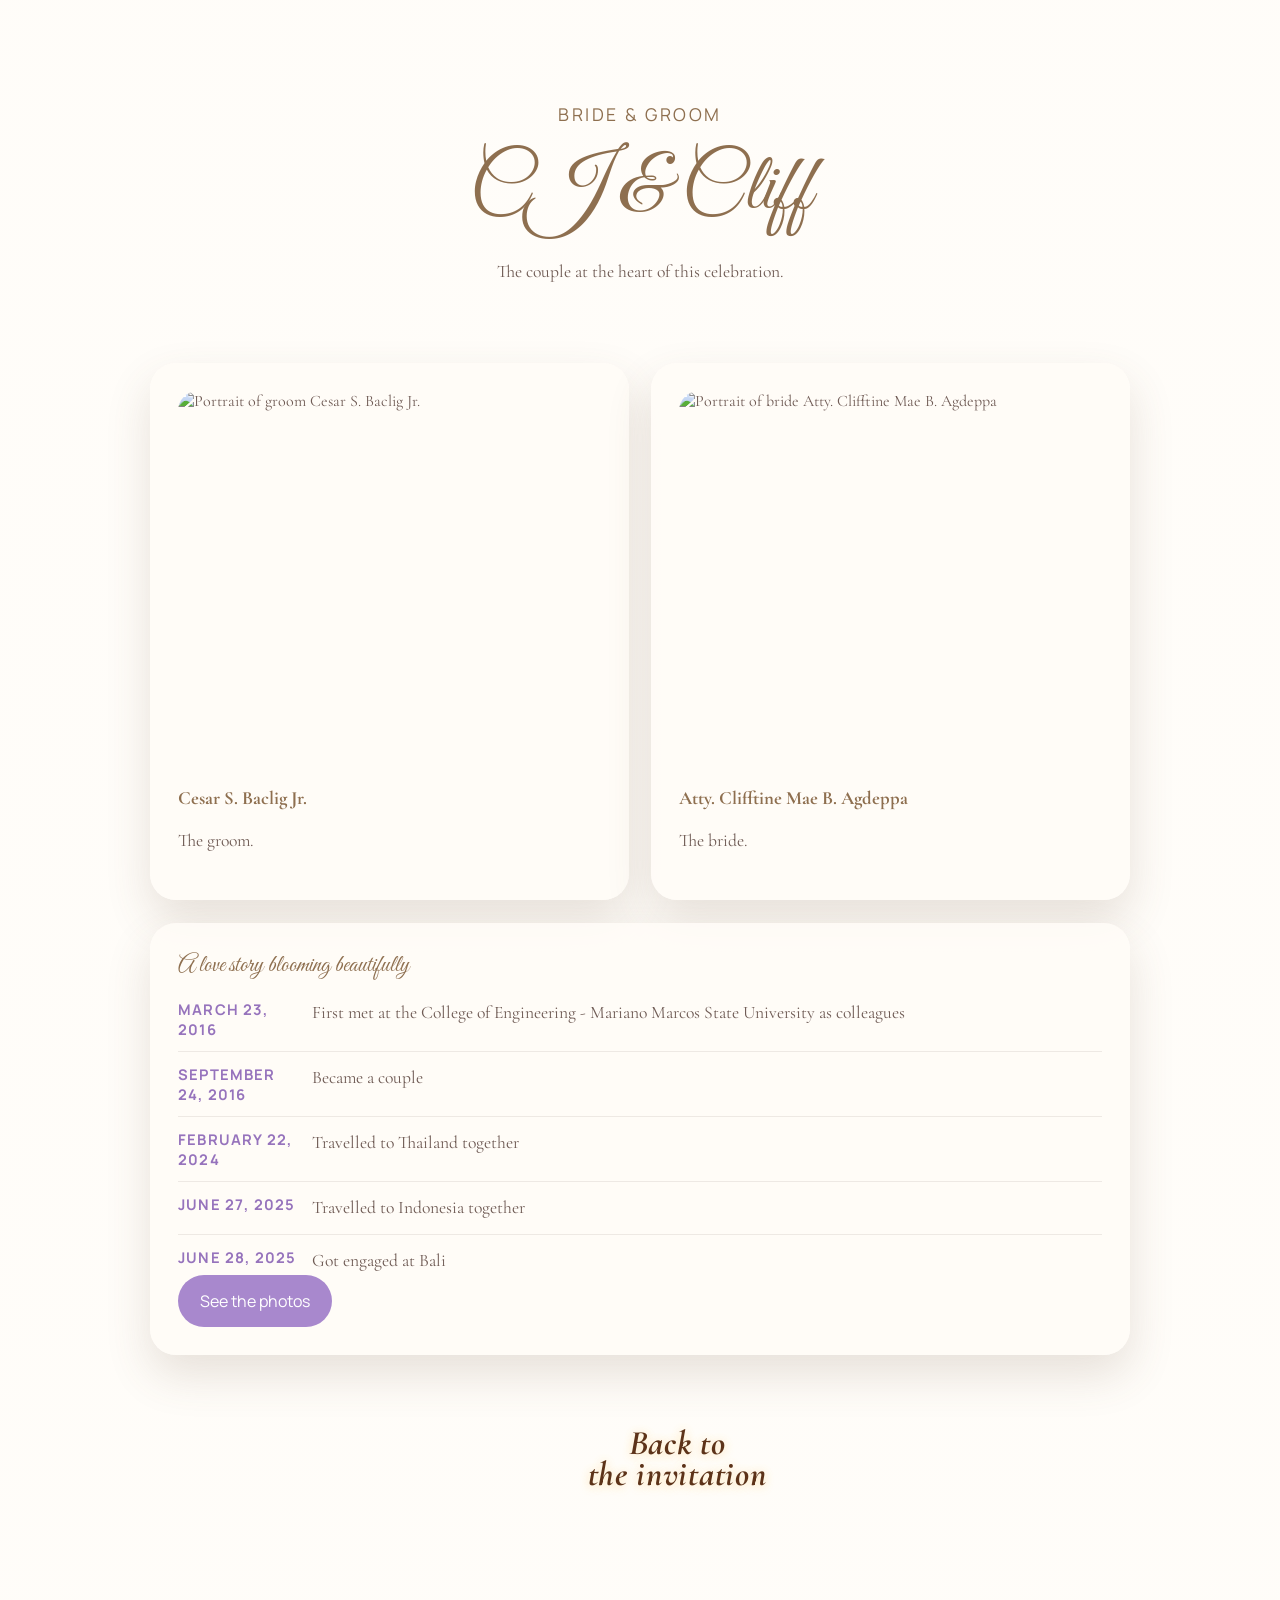
==== couple.html @ 4c5e0991 "Add files via upload" ====
<!DOCTYPE html>
<html lang="en">
<head>
    <meta charset="utf-8">
    <title>Bride &amp; Groom | CJ &amp; Cliff</title>
    <meta name="viewport" content="width=device-width, initial-scale=1.0">
    <link rel="preconnect" href="https://fonts.googleapis.com">
    <link rel="preconnect" href="https://fonts.gstatic.com" crossorigin>
    <link href="https://fonts.googleapis.com/css2?family=Cormorant+Garamond:wght@400;500;600;700&family=Great+Vibes&family=Manrope:wght@400;500;600;700&display=swap" rel="stylesheet">
    <link href="css/style.css" rel="stylesheet">
</head>
<body class="subpage">
    <main class="page-wrap">
        <section class="page-hero">
            <img class="page-decor page-decor-left floating" src="img/flower-pair.png" alt="" aria-hidden="true">
            <img class="page-decor page-decor-right floating" src="img/yellow-butterfly.png" alt="" aria-hidden="true">
            <p class="eyebrow">Bride &amp; Groom</p>
            <h1>CJ &amp; Cliff</h1>
            <p>The couple at the heart of this celebration.</p>
        </section>

        <section class="page-content">
            <div class="portrait-grid">
                <article class="paper-card portrait-card reveal-on-scroll">
                    <img class="portrait-photo portrait-photo-groom" src="img/groom-portrait-mobile.jpg" alt="Portrait of groom Cesar S. Baclig Jr.">
                    <h3>Cesar S. Baclig Jr.</h3>
                    <p>The groom.</p>
                </article>
                <article class="paper-card portrait-card reveal-on-scroll">
                    <img class="portrait-photo portrait-photo-bride" src="img/bride-portrait-mobile.jpg" alt="Portrait of bride Atty. Clifftine Mae B. Agdeppa">
                    <h3>Atty. Clifftine Mae B. Agdeppa</h3>
                    <p>The bride.</p>
                </article>
            </div>

            <article class="paper-card reveal-on-scroll">
                <h2>A love story blooming beautifully</h2>
                <div class="timeline-list love-story-list">
                    <div><strong>March 23, 2016</strong><span>First met at the College of Engineering - Mariano Marcos State University as colleagues</span></div>
                    <div><strong>September 24, 2016</strong><span>Became a couple</span></div>
                    <div><strong>February 22, 2024</strong><span>Travelled to Thailand together</span></div>
                    <div><strong>June 27, 2025</strong><span>Travelled to Indonesia together</span></div>
                    <div><strong>June 28, 2025</strong><span>Got engaged at Bali</span></div>
                </div>
                <a class="button-link" href="gallery.html">See the photos</a>
            </article>

            <a class="back-link" href="index.html#scrapbook">Back to the invitation</a>
        </section>
    </main>
    <script src="js/main.js"></script>
</body>
</html>
---- css/style.css ----
:root {
    --paper: #fdf8f1;
    --paper-soft: rgba(255, 252, 247, 0.86);
    --rose: #d69dc3;
    --lilac: #b89ad6;
    --blue: #b9caee;
    --yellow: #f2e18a;
    --text: #6f5b54;
    --heading: #8e6f4f;
    --shadow: 0 20px 45px rgba(104, 78, 65, 0.16);
}

* { box-sizing: border-box; }
html { scroll-behavior: smooth; }
body {
    margin: 0;
    color: var(--text);
    font-family: "Cormorant Garamond", serif;
    background:
        linear-gradient(rgba(255, 252, 247, 0.78), rgba(255, 252, 247, 0.78)),
        url("../img/site-paper-bg.jpg") center top / cover fixed no-repeat;
}

body {
    opacity: 0;
    transform: translateY(16px);
    transition: opacity 0.45s ease, transform 0.45s ease;
}

body.page-ready {
    opacity: 1;
    transform: translateY(0);
}

body.page-leaving {
    opacity: 0;
    transform: translateY(18px);
}

.reveal-on-scroll {
    opacity: 0;
    transform: translateY(28px) scale(0.94);
    transition:
        opacity 0.8s ease,
        transform 0.8s cubic-bezier(0.22, 1, 0.36, 1);
    will-change: opacity, transform;
}

.reveal-on-scroll.is-visible {
    opacity: 1;
    transform: translateY(0) scale(1);
}

img { display: block; max-width: 100%; }
a { color: inherit; text-decoration: none; }
button { font: inherit; }

a,
button {
    -webkit-tap-highlight-color: transparent;
}

@keyframes floaty {
    0%, 100% { transform: translateY(0) rotate(0deg); }
    50% { transform: translateY(-14px) rotate(3deg); }
}

@keyframes flutter {
    0%, 100% { transform: translateY(0) rotate(-4deg); }
    50% { transform: translateY(-10px) translateX(8px) rotate(4deg); }
}

@keyframes fadeUp {
    from { opacity: 0; transform: translateY(20px); }
    to { opacity: 1; transform: translateY(0); }
}

@keyframes scrapbookFloatSoft {
    0%, 100% { transform: translateY(0) rotate(var(--float-rotate, 0deg)); }
    50% { transform: translateY(-10px) rotate(var(--float-rotate, 0deg)); }
}

@keyframes scrapbookFloatTilt {
    0%, 100% { transform: translateY(0) rotate(var(--float-rotate, 0deg)); }
    50% { transform: translateY(-14px) rotate(calc(var(--float-rotate, 0deg) + 2deg)); }
}

@keyframes backArrowNudge {
    0%, 100% { transform: translateX(0) rotate(0deg); }
    50% { transform: translateX(-6px) rotate(-6deg); }
}

@keyframes backArrowLaunch {
    0% { transform: translateX(0) scale(1) rotate(0deg); opacity: 1; }
    45% { transform: translateX(-14px) scale(1.04) rotate(-8deg); opacity: 1; }
    100% { transform: translateX(-58px) scale(0.92) rotate(-14deg); opacity: 0; }
}

@keyframes backLinkFade {
    0% { transform: translateX(0); opacity: 1; }
    100% { transform: translateX(-10px); opacity: 0; }
}

.landing-shell,
.page-wrap {
    min-height: 100vh;
}

.music-panel {
    max-width: 980px;
    margin: 0 auto 60px;
    padding: 0 18px;
}

.countdown-wrap {
    position: relative;
    z-index: 4;
    max-width: 440px;
    margin: 0 auto 22px;
}

.countdown-board {
    position: relative;
    padding: 24px 22px;
    border-radius: 22px;
    text-align: center;
    color: #fff5ea;
    background:
        linear-gradient(180deg, rgba(133, 88, 50, 0.18), rgba(70, 39, 19, 0.2)),
        linear-gradient(135deg, #8b5a2b, #6e4321 45%, #9c6a38 100%);
    box-shadow:
        inset 0 2px 0 rgba(255,255,255,0.12),
        inset 0 -3px 0 rgba(64, 34, 17, 0.24),
        0 18px 30px rgba(90, 58, 33, 0.25);
    overflow: hidden;
}

.countdown-board::before,
.countdown-board::after {
    content: "";
    position: absolute;
    inset: 0;
    pointer-events: none;
}

.countdown-board::before {
    background:
        linear-gradient(90deg, transparent 0 8%, rgba(255,255,255,0.08) 9% 10%, transparent 11% 22%, rgba(255,255,255,0.05) 23% 24%, transparent 25% 100%),
        linear-gradient(180deg, transparent 0 18%, rgba(59, 30, 11, 0.16) 19% 20%, transparent 21% 58%, rgba(59, 30, 11, 0.12) 59% 60%, transparent 61% 100%);
    mix-blend-mode: soft-light;
}

.countdown-board::after {
    inset: 10px;
    border-radius: 16px;
    border: 1px solid rgba(255, 239, 217, 0.16);
}

.countdown-board .eyebrow {
    color: #f9e7c9;
    margin-bottom: 8px;
}

.countdown-board h2 {
    margin: 0 0 16px;
    font-family: "Great Vibes", cursive;
    font-size: 2.6rem;
    font-weight: 400;
    color: #fff7ef;
}

.countdown-grid {
    display: grid;
    grid-template-columns: repeat(4, minmax(0, 1fr));
    gap: 10px;
}

.countdown-unit {
    padding: 14px 8px 12px;
    border-radius: 16px;
    background: rgba(255, 244, 227, 0.12);
    border: 1px solid rgba(255, 244, 227, 0.12);
    backdrop-filter: blur(2px);
}

.countdown-unit strong {
    display: block;
    font-family: "Manrope", sans-serif;
    font-size: 1.7rem;
    line-height: 1;
    letter-spacing: 0.04em;
}

.countdown-unit span {
    display: block;
    margin-top: 8px;
    font-family: "Manrope", sans-serif;
    font-size: 0.72rem;
    letter-spacing: 0.08em;
    text-transform: uppercase;
}

.music-card {
    max-width: 540px;
    margin: 0 auto;
    padding: 22px;
    background: var(--paper-soft);
    border-radius: 24px;
    box-shadow: var(--shadow);
    text-align: center;
}

.music-card h2 {
    margin: 0 0 16px;
    font-family: "Great Vibes", cursive;
    font-size: 2.6rem;
    font-weight: 400;
    color: var(--heading);
}

.envelope-stage,
.scrapbook,
.page-hero {
    position: relative;
    overflow: hidden;
}

.envelope-stage {
    min-height: 100vh;
    padding: 34px 20px 56px;
    display: flex;
    flex-direction: column;
    align-items: center;
    justify-content: center;
    text-align: center;
}

.intro-copy {
    position: relative;
    z-index: 6;
    max-width: 560px;
    animation: fadeUp 0.8s ease both;
}

.eyebrow {
    margin: 0 0 12px;
    font-family: "Manrope", sans-serif;
    font-size: 0.92rem;
    letter-spacing: 0.14em;
    text-transform: uppercase;
    color: var(--heading);
}

.intro-copy h1,
.page-hero h1,
.card-note h2,
.paper-card h2 {
    margin: 0;
    font-family: "Great Vibes", cursive;
    font-weight: 400;
    color: var(--heading);
}

.intro-copy h1 {
    font-size: clamp(3.5rem, 8vw, 5.6rem);
    line-height: 0.95;
    text-shadow:
        0 0 18px rgba(255, 241, 251, 0.9),
        0 0 34px rgba(233, 186, 224, 0.55),
        0 6px 16px rgba(153, 108, 141, 0.22);
}

.intro-copy p,
.page-hero p,
.paper-card p,
.timeline-list span {
    font-size: 1.1rem;
    line-height: 1.6;
}

.envelope {
    position: relative;
    z-index: 2;
    width: min(520px, 92vw);
    height: 390px;
    margin-top: 36px;
    border: 0;
    background: transparent;
    cursor: pointer;
    overflow: visible;
    animation: fadeUp 1s ease 0.15s both;
}

.envelope-art {
    position: absolute;
    inset: 0;
    display: flex;
    align-items: center;
    justify-content: center;
    pointer-events: none;
    transition:
        opacity 0.55s ease,
        transform 0.85s cubic-bezier(0.22, 1, 0.36, 1),
        filter 0.55s ease;
}

.envelope-burst {
    position: absolute;
    left: 50%;
    bottom: 128px;
    z-index: 1;
    width: 310px;
    height: 190px;
    transform: translateX(-50%);
    pointer-events: none;
}

.envelope-bloom {
    position: absolute;
    object-fit: contain;
    opacity: 0;
    transform-origin: bottom center;
    transform: translateY(36px) scale(0.62) rotate(0deg);
    transition:
        transform 0.95s cubic-bezier(0.22, 1, 0.36, 1),
        opacity 0.55s ease;
    filter: drop-shadow(0 12px 14px rgba(112, 72, 110, 0.16));
}

.envelope-bloom--center {
    left: 76px;
    bottom: 18px;
    width: 148px;
    transition-delay: 0.16s;
}

.envelope-bloom--left {
    left: 6px;
    bottom: 24px;
    width: 122px;
    transition-delay: 0.28s;
}

.envelope-bloom--right {
    right: 0;
    bottom: 14px;
    width: 132px;
    transition-delay: 0.22s;
}

.envelope-bloom--small-left {
    left: 44px;
    bottom: 98px;
    width: 64px;
    transition-delay: 0.34s;
}

.envelope-bloom--small-right {
    right: 40px;
    bottom: 92px;
    width: 60px;
    transition-delay: 0.4s;
}

.envelope-art img {
    width: 100%;
    max-width: 520px;
    height: auto;
    object-fit: contain;
    filter: drop-shadow(0 18px 28px rgba(122, 96, 82, 0.18));
}

.envelope-art--closed {
    z-index: 2;
    opacity: 1;
    transform: translateY(0) scale(1);
}

.envelope-art--open {
    z-index: 1;
    opacity: 0;
    transform: translateY(36px) scale(0.9);
}

.envelope-message {
    position: absolute;
    left: 50%;
    top: 214px;
    z-index: 3;
    transform: translateX(-50%);
    font-family: "Great Vibes", cursive;
    font-size: clamp(1.7rem, 4vw, 2.5rem);
    color: #fff8fb;
    text-shadow:
        0 0 10px rgba(130, 70, 74, 0.4),
        0 4px 14px rgba(145, 79, 92, 0.35);
    transition: opacity 0.28s ease, transform 0.28s ease;
}

.envelope.open .envelope-art--closed {
    opacity: 0;
    transform: translateY(-16px) scale(0.96);
}

.envelope.open .envelope-art--open {
    opacity: 1;
    transform: translateY(0) scale(1);
}

.envelope.open .envelope-bloom {
    opacity: 1;
}

.envelope.open .envelope-bloom--center {
    transform: translateY(-30px) scale(1) rotate(-2deg);
}

.envelope.open .envelope-bloom--left {
    transform: translate(-10px, -54px) scale(1) rotate(-10deg);
}

.envelope.open .envelope-bloom--right {
    transform: translate(8px, -48px) scale(1) rotate(12deg);
}

.envelope.open .envelope-bloom--small-left {
    transform: translate(-12px, -82px) scale(1) rotate(-14deg);
}

.envelope.open .envelope-bloom--small-right {
    transform: translate(14px, -78px) scale(1) rotate(14deg);
}

.envelope.open .envelope-message {
    opacity: 0;
    transform: translateX(-50%) translateY(-8px);
    transition: opacity 0.28s ease, transform 0.28s ease;
}

.floating {
    pointer-events: none;
}

.flower,
.sticker,
.page-decor {
    position: absolute;
    object-fit: contain;
    animation: floaty 7s ease-in-out infinite;
    z-index: 3;
    filter: drop-shadow(0 10px 18px rgba(120, 84, 75, 0.18));
}

.butterfly {
    position: absolute;
    object-fit: contain;
    animation: flutter 7s ease-in-out infinite;
    z-index: 3;
    filter: drop-shadow(0 10px 18px rgba(84, 61, 103, 0.22));
}

.flower-a { top: 8%; left: 8%; width: 170px; opacity: 0.96; }
.flower-b { top: 5%; right: 8%; width: 210px; opacity: 0.97; animation-delay: -1.2s; }
.flower-c { bottom: 10%; right: 8%; width: 168px; opacity: 0.95; animation-delay: -2s; }
.flower-d { bottom: 10%; left: 6%; width: 188px; opacity: 0.95; animation-delay: -1.8s; }
.butterfly-a { top: 20%; right: 12%; width: 90px; }
.butterfly-b { bottom: 18%; left: 12%; width: 86px; animation-delay: -1.5s; }

.scrapbook {
    max-width: 540px;
    min-height: 1320px;
    margin: 0 auto 70px;
    padding: 22px 14px 40px;
    background:
        radial-gradient(circle at top left, rgba(255,255,255,0.9), transparent 22%),
        linear-gradient(180deg, rgba(255,255,255,0.72), rgba(255,255,255,0.32));
    border-radius: 26px;
}

.hidden-board {
    opacity: 0;
    transform: translateY(26px);
    pointer-events: none;
    transition: opacity 0.45s ease, transform 0.45s ease;
}

.site-open .hidden-board {
    opacity: 1;
    transform: translateY(0);
    pointer-events: auto;
}

.scrapbook-top {
    position: relative;
    height: 210px;
}

.top-envelope {
    position: absolute;
    top: 0;
    left: 58px;
    width: 240px;
    height: 155px;
}

.mini-envelope {
    position: relative;
    width: 100%;
    height: 100%;
    background: linear-gradient(145deg, #d4c0ef, #b89ad6);
    border-radius: 10px;
    box-shadow: var(--shadow);
}

.mini-envelope::before,
.mini-envelope::after {
    content: "";
    position: absolute;
}

.mini-envelope::before {
    inset: 0;
    background: linear-gradient(135deg, rgba(255,255,255,0.24), rgba(170,142,212,0.18));
    clip-path: polygon(0 0, 50% 55%, 100% 0, 100% 100%, 0 100%);
}

.mini-envelope::after {
    left: 50%;
    top: 50%;
    width: 66px;
    height: 66px;
    border-radius: 50%;
    transform: translate(-50%, -28%);
    background: radial-gradient(circle at 32% 28%, #f2bad0, #c07da0);
    box-shadow: 0 8px 18px rgba(161, 92, 125, 0.2);
}

.card-note {
    position: absolute;
    top: 36px;
    right: 30px;
    width: 205px;
    padding: 22px 18px;
    background: var(--yellow);
    border-radius: 8px;
    box-shadow: var(--shadow);
    text-align: center;
    transform: rotate(1deg);
}

.card-note p {
    margin: 0;
    font-size: 1.55rem;
}

.card-note h2 {
    font-size: 2.5rem;
}

.card-note span {
    display: block;
    margin-top: 10px;
    font-size: 0.9rem;
    line-height: 1.5;
}

.photo-card,
.circle-card,
.rsvp-card,
.entourage-card,
.polaroid {
    position: absolute;
    display: block;
    box-shadow: var(--shadow);
    transition: transform 0.28s ease, box-shadow 0.28s ease, opacity 0.28s ease;
}

.photo-card,
.circle-card,
.rsvp-card,
.entourage-card,
.polaroid {
    animation-duration: 6.8s;
    animation-timing-function: ease-in-out;
    animation-iteration-count: infinite;
}

.photo-card:hover,
.circle-card:hover,
.rsvp-card:hover,
.entourage-card:hover,
.polaroid:hover,
.button-link:hover,
.back-link:hover {
    transform: translateY(-4px);
}

.photo-card:active,
.circle-card:active,
.rsvp-card:active,
.entourage-card:active,
.polaroid:active,
.button-link:active,
.back-link:active {
    transform: scale(0.98);
}

.reveal-on-scroll.photo-card:hover,
.reveal-on-scroll.circle-card:hover,
.reveal-on-scroll.rsvp-card:hover,
.reveal-on-scroll.entourage-card:hover,
.reveal-on-scroll.polaroid:hover {
    transform: translateY(-4px) scale(1);
}

.photo-card {
    --float-rotate: -2deg;
    top: 184px;
    left: 44px;
    width: 210px;
    height: 320px;
    overflow: hidden;
    background: #fff;
    transform: rotate(var(--float-rotate));
    animation-name: scrapbookFloatSoft;
}

.photo-card img {
    width: 100%;
    height: 100%;
    object-fit: cover;
    object-position: center 42%;
}

.photo-card::after {
    content: "";
    position: absolute;
    inset: 0;
    background: linear-gradient(180deg, rgba(31, 25, 28, 0.1), rgba(31, 25, 28, 0.55));
}

.photo-card__copy {
    position: absolute;
    inset: auto 18px 18px;
    z-index: 1;
    color: #fff;
    text-align: center;
}

.photo-card__copy span {
    display: block;
    font-size: 0.86rem;
}

.photo-card__copy strong,
.circle-card strong,
.rsvp-card strong,
.entourage-card strong {
    display: block;
    font-family: "Great Vibes", cursive;
    font-weight: 400;
    line-height: 0.95;
}

.photo-card__copy strong {
    margin-top: 12px;
    font-size: 2.95rem;
}

.circle-card {
    --float-rotate: -6deg;
    top: 440px;
    right: 44px;
    width: 178px;
    height: 178px;
    border-radius: 0;
    background: url("../img/details-flower.png") center / contain no-repeat;
    color: #fff7ef;
    padding: 40px 18px 18px;
    text-align: center;
    transform: rotate(var(--float-rotate));
    box-shadow: none;
    animation-name: scrapbookFloatTilt;
    animation-delay: -1.1s;
}

.circle-card span,
.rsvp-card span,
.entourage-card span {
    display: block;
    font-family: "Manrope", sans-serif;
    font-size: 0.72rem;
    letter-spacing: 0.08em;
    text-transform: uppercase;
}

.circle-card strong {
    font-size: 2.95rem;
}

.circle-card span,
.circle-card strong {
    text-shadow: 0 3px 12px rgba(92, 24, 34, 0.38);
}

.rsvp-card {
    --float-rotate: 6deg;
    top: 444px;
    left: 108px;
    width: 168px;
    height: 168px;
    padding: 28px 14px 20px;
    display: flex;
    flex-direction: column;
    align-items: center;
    justify-content: center;
    gap: 2px;
    isolation: isolate;
    overflow: hidden;
    text-align: center;
    border-radius: 50%;
    background: transparent;
    color: #9c456f;
    box-shadow: none;
    transform: rotate(var(--float-rotate));
    animation-name: scrapbookFloatSoft;
    animation-delay: -2.1s;
}

.rsvp-card img {
    position: absolute;
    inset: 0;
    width: 100%;
    height: 100%;
    object-fit: contain;
    object-position: center;
    filter: saturate(1.04) contrast(1.02);
    z-index: -1;
}

.rsvp-card strong {
    margin: 0;
    font-size: 2.4rem;
    line-height: 0.92;
}

.rsvp-card span,
.rsvp-card strong {
    position: relative;
    z-index: 1;
    color: #8b2b61;
    text-shadow:
        0 0 10px rgba(255,255,255,0.98),
        0 2px 12px rgba(255,255,255,0.95);
}

.rsvp-card span {
    font-size: 0.78rem;
    letter-spacing: 0.1em;
    text-transform: uppercase;
    font-weight: 700;
}

.rsvp-card::after {
    content: "";
    position: absolute;
    inset: 32px;
    border-radius: 50%;
    background: radial-gradient(circle, rgba(255,255,255,0.54), rgba(255,255,255,0.08) 62%, transparent 76%);
    z-index: 0;
}

.entourage-card {
    --float-rotate: -8deg;
    top: 650px;
    left: 56px;
    width: 248px;
    padding: 22px 18px 20px;
    background:
        url("../img/entourage-butterfly.png") right -6px top -10px / 112px no-repeat,
        url("../img/pink-cosmos-pair.png") left -8px bottom -8px / 134px no-repeat,
        url("../img/single-flower-pink.png") left 50% top 50% / 92px no-repeat,
        url("../img/entourage-butterfly.png") right 18px bottom 16px / 76px no-repeat;
    color: #355f46;
    text-align: center;
    transform: rotate(var(--float-rotate));
    border-radius: 24px;
    box-shadow: 0 14px 26px rgba(132, 85, 115, 0.12);
    animation-name: scrapbookFloatTilt;
    animation-delay: -2.8s;
}

.entourage-card strong {
    margin-top: 12px;
    font-size: 2.85rem;
}

.entourage-card span,
.entourage-card strong {
    text-shadow:
        0 0 10px rgba(255,255,255,0.94),
        0 2px 10px rgba(255,255,255,0.86);
}

.polaroid {
    --float-rotate: 8deg;
    width: 122px;
    padding: 12px 12px 18px;
    background: #fff;
    transform: rotate(var(--float-rotate));
    animation-name: scrapbookFloatSoft;
}

.polaroid img {
    width: 100%;
    height: 128px;
    object-fit: cover;
}

.polaroid span {
    display: block;
    padding-top: 10px;
    text-align: center;
    font-family: "Manrope", sans-serif;
    font-size: 0.9rem;
    color: var(--heading);
}

.polaroid-one { right: 90px; bottom: 250px; }
.polaroid-one { right: 34px; bottom: 308px; }
.polaroid-one { animation-delay: -0.7s; }
.polaroid-two { --float-rotate: -8deg; right: 30px; bottom: 98px; transform: rotate(var(--float-rotate)); animation-delay: -1.8s; }
.polaroid-three { --float-rotate: 4deg; left: 186px; bottom: 258px; transform: rotate(var(--float-rotate)); animation-delay: -2.9s; }

.sticker { z-index: 2; }
.sticker-1 { top: -10px; right: 80px; width: 128px; }
.sticker-2 { top: 18px; left: 182px; width: 136px; animation-delay: -1.2s; }
.sticker-3 { top: 250px; left: -22px; width: 78px; }
.sticker-4 { top: 188px; left: 300px; width: 88px; animation-delay: -1.4s; }
.sticker-5 { top: 540px; right: -18px; left: auto; width: 108px; }
.sticker-6 { bottom: 250px; left: -16px; width: 110px; animation-delay: -1.9s; }
.sticker-7 { bottom: -4px; right: 8px; left: auto; width: 86px; animation-delay: -1.1s; }

.page-wrap {
    padding: 40px 18px 80px;
}

.page-hero,
.page-content {
    max-width: 980px;
    margin: 0 auto;
}

.page-hero {
    padding: 60px 26px;
    text-align: center;
}

.page-hero h1 {
    font-size: clamp(3rem, 8vw, 5rem);
}

.page-content {
    display: grid;
    gap: 22px;
}

.page-decor-left {
    top: 16px;
    left: -18px;
    width: 130px;
}

.page-decor-right {
    top: 26px;
    right: -8px;
    width: 96px;
}

.paper-card {
    padding: 28px;
    background: var(--paper-soft);
    border-radius: 26px;
    box-shadow: var(--shadow);
}

.feature-photo-card {
    width: min(100%, 460px);
    margin: 0 auto;
    padding: 14px;
    background: rgba(255, 255, 255, 0.82);
    border-radius: 28px;
    box-shadow: var(--shadow);
}

.feature-photo-card img {
    width: 100%;
    aspect-ratio: 4 / 5;
    object-fit: cover;
    object-position: center;
    border-radius: 22px;
}

.floating-card {
    animation: scrapbookFloatSoft 6.8s ease-in-out infinite;
}

.paper-card h2,
.paper-card h3 {
    margin: 0 0 10px;
    color: var(--heading);
}

.center-card {
    text-align: center;
}

.info-grid,
.portrait-grid,
.gallery-grid {
    display: grid;
    gap: 22px;
}

.info-grid,
.portrait-grid {
    grid-template-columns: repeat(2, minmax(0, 1fr));
}

.three-up {
    grid-template-columns: repeat(3, minmax(0, 1fr));
}

.portrait-card img {
    width: 100%;
    height: 380px;
    margin-bottom: 16px;
    border-radius: 20px;
    object-fit: cover;
}

.portrait-photo-groom {
    object-position: center 18%;
}

.portrait-photo-bride {
    object-position: center 16%;
}

.love-story-list {
    margin-top: 18px;
}

.timeline-list {
    display: grid;
    gap: 12px;
}

.timeline-list div {
    display: grid;
    grid-template-columns: 120px 1fr;
    gap: 14px;
    padding-bottom: 12px;
    border-bottom: 1px solid rgba(114, 91, 84, 0.12);
}

.timeline-list div:last-child {
    border-bottom: 0;
    padding-bottom: 0;
}

.artistic-timeline {
    gap: 18px;
}

.artistic-timeline div {
    display: grid;
    grid-template-columns: 120px minmax(0, 1fr);
    column-gap: 14px;
    row-gap: 6px;
    align-items: start;
    padding: 16px 18px 18px;
    border-bottom: 0;
    border-radius: 22px;
    background:
        linear-gradient(180deg, rgba(255,255,255,0.72), rgba(255,250,245,0.5)),
        radial-gradient(circle at top right, rgba(214, 157, 195, 0.16), transparent 38%);
    box-shadow: 0 12px 28px rgba(128, 95, 109, 0.08);
}

.artistic-timeline p {
    grid-column: 2;
    margin: 8px 0 0;
    font-size: 1rem;
    line-height: 1.65;
}

.timeline-list strong {
    color: #9673bc;
    font-family: "Manrope", sans-serif;
    font-size: 0.92rem;
    letter-spacing: 0.08em;
    text-transform: uppercase;
}

.button-link,
.back-link {
    display: inline-flex;
    align-items: center;
    justify-content: center;
    min-height: 52px;
    padding: 0 22px;
    border-radius: 999px;
}

.button-link {
    background: #a888cd;
    color: #fff;
    font-family: "Manrope", sans-serif;
    transition: transform 0.28s ease, box-shadow 0.28s ease, opacity 0.28s ease;
    border: 0;
    cursor: pointer;
}

.back-link {
    position: relative;
    justify-self: center;
    width: min(420px, 100%);
    min-height: 164px;
    padding: 0 48px 0 122px;
    background: transparent;
    box-shadow: none;
    color: #5d3319;
    font-family: "Cormorant Garamond", serif;
    font-size: 2.15rem;
    font-style: italic;
    font-weight: 700;
    line-height: 0.9;
    letter-spacing: 0.02em;
    text-align: center;
    text-wrap: balance;
    text-shadow:
        0 0 10px rgba(255, 243, 214, 0.98),
        0 2px 10px rgba(255, 228, 178, 0.82);
    transition: transform 0.28s ease, opacity 0.28s ease, filter 0.28s ease;
    isolation: isolate;
    z-index: 1;
}

.back-link::before {
    content: "";
    position: absolute;
    inset: 0;
    background: url("../img/back-arrow-wood.png") center / contain no-repeat;
    animation: backArrowNudge 2.8s ease-in-out infinite;
    z-index: -1;
}

.back-link:hover {
    filter: drop-shadow(0 18px 20px rgba(135, 102, 125, 0.16));
}

.back-link.is-returning::before {
    animation: backArrowLaunch 0.55s ease forwards;
}

.back-link.is-returning {
    animation: backLinkFade 0.55s ease forwards;
}

.gallery-grid {
    grid-template-columns: repeat(3, minmax(0, 1fr));
}

.gallery-grid img {
    width: 100%;
    aspect-ratio: 4 / 5;
    object-fit: cover;
    border-radius: 22px;
    box-shadow: var(--shadow);
}

.memory-board {
    position: relative;
    padding: 26px 24px 30px;
    border-radius: 34px;
    background:
        radial-gradient(circle at top left, rgba(245, 197, 221, 0.28), transparent 24%),
        radial-gradient(circle at bottom right, rgba(185, 202, 238, 0.26), transparent 24%),
        linear-gradient(180deg, rgba(255,255,255,0.78), rgba(255,250,246,0.7));
    box-shadow: var(--shadow);
    overflow: hidden;
}

.memory-board::before,
.memory-board::after {
    content: "";
    position: absolute;
    pointer-events: none;
}

.memory-board::before {
    top: 20px;
    right: 44px;
    width: 150px;
    height: 110px;
    border-radius: 28px;
    background: rgba(255, 214, 230, 0.74);
    filter: blur(2px);
    transform: rotate(-7deg);
}

.memory-board::after {
    left: -18px;
    bottom: 42px;
    width: 120px;
    height: 160px;
    background: rgba(203, 177, 230, 0.32);
    clip-path: polygon(0 0, 100% 8%, 88% 100%, 6% 90%);
    transform: rotate(-10deg);
}

.memory-board__intro {
    position: relative;
    z-index: 1;
    width: min(100%, 420px);
    margin: 0 auto 24px;
    padding: 20px 22px;
    text-align: center;
    background: rgba(255, 252, 247, 0.92);
    border-radius: 24px;
    box-shadow: 0 14px 28px rgba(129, 93, 98, 0.1);
}

.memory-board__eyebrow {
    display: block;
    margin-bottom: 8px;
    font-family: "Manrope", sans-serif;
    font-size: 0.76rem;
    letter-spacing: 0.14em;
    text-transform: uppercase;
    color: #b17ca1;
}

.memory-board__intro h2 {
    margin: 0 0 10px;
    color: var(--heading);
}

.memory-board__intro p {
    margin: 0;
}

.memory-wall {
    position: relative;
    z-index: 1;
    column-count: 3;
    column-gap: 22px;
}

.memory-shot {
    --memory-rotate: 0deg;
    position: relative;
    display: inline-block;
    width: 100%;
    margin: 0 0 22px;
    padding: 14px 14px 18px;
    break-inside: avoid;
    background: #fffdf9;
    border-radius: 16px;
    box-shadow: 0 16px 30px rgba(115, 83, 88, 0.14);
    transform: rotate(var(--memory-rotate));
    transition: transform 0.28s ease, box-shadow 0.28s ease;
}

.memory-wall .memory-shot.reveal-on-scroll,
.memory-wall .memory-shot.reveal-on-scroll.is-visible {
    opacity: 1;
    transform: rotate(var(--memory-rotate));
    transition:
        transform 0.28s ease,
        box-shadow 0.28s ease;
}

.memory-shot:nth-child(4n + 1) { --memory-rotate: -3deg; }
.memory-shot:nth-child(4n + 2) { --memory-rotate: 2.5deg; }
.memory-shot:nth-child(4n + 3) { --memory-rotate: -1.5deg; }
.memory-shot:nth-child(4n + 4) { --memory-rotate: 3deg; }

.memory-shot:hover {
    transform: translateY(-4px) rotate(var(--memory-rotate));
    box-shadow: 0 20px 38px rgba(115, 83, 88, 0.18);
}

.memory-shot img {
    width: 100%;
    height: auto;
    border-radius: 10px;
    object-fit: cover;
    cursor: zoom-in;
}

.memory-lightbox-open {
    overflow: hidden;
}

.memory-lightbox {
    position: fixed;
    inset: 0;
    z-index: 9999;
    display: flex;
    align-items: center;
    justify-content: center;
    padding: 32px;
    background: rgba(40, 22, 18, 0.82);
    opacity: 0;
    pointer-events: none;
    transition: opacity 0.22s ease;
}

.memory-lightbox.is-open {
    opacity: 1;
    pointer-events: auto;
}

.memory-lightbox__dialog {
    position: relative;
    display: flex;
    align-items: center;
    justify-content: center;
    width: min(96vw, 1400px);
    max-height: 92vh;
    padding: 18px;
    border-radius: 28px;
    background:
        linear-gradient(180deg, rgba(255,255,255,0.2), rgba(255,255,255,0.08)),
        rgba(255, 250, 244, 0.14);
    box-shadow: 0 28px 70px rgba(0, 0, 0, 0.28);
    backdrop-filter: blur(6px);
}

.memory-lightbox__image {
    display: block;
    max-width: min(92vw, 1320px);
    max-height: calc(92vh - 36px);
    width: auto;
    height: auto;
    border-radius: 20px;
    box-shadow: 0 18px 42px rgba(28, 16, 12, 0.34);
}

.memory-lightbox__close {
    position: absolute;
    top: 18px;
    right: 18px;
    z-index: 1;
    width: 52px;
    height: 52px;
    border: 0;
    border-radius: 50%;
    background: rgba(255, 250, 244, 0.92);
    color: #6f4a37;
    font-size: 2rem;
    line-height: 1;
    cursor: pointer;
    box-shadow: 0 12px 22px rgba(37, 20, 14, 0.16);
}

.memory-lightbox__close:hover {
    transform: scale(1.04);
}

.memory-lightbox__close:focus-visible,
.memory-shot img:focus-visible {
    outline: 3px solid rgba(242, 225, 138, 0.95);
    outline-offset: 4px;
}

.memory-tape {
    position: absolute;
    top: -10px;
    left: 50%;
    width: 72px;
    height: 26px;
    border-radius: 6px;
    background:
        linear-gradient(180deg, rgba(255,255,255,0.2), rgba(255,255,255,0)),
        rgba(204, 174, 230, 0.62);
    transform: translateX(-50%) rotate(-4deg);
    box-shadow: 0 4px 10px rgba(141, 118, 161, 0.12);
}

.memory-shot:nth-child(3n + 2) .memory-tape {
    background: rgba(247, 205, 168, 0.62);
    transform: translateX(-50%) rotate(5deg);
}

.memory-shot:nth-child(3n + 3) .memory-tape {
    background: rgba(189, 223, 203, 0.66);
    transform: translateX(-50%) rotate(-2deg);
}

.rsvp-form {
    display: grid;
    gap: 16px;
    margin-top: 18px;
    text-align: left;
}

.form-field {
    display: grid;
    gap: 8px;
}

.form-field > span,
.form-field legend {
    font-family: "Manrope", sans-serif;
    font-size: 0.9rem;
    letter-spacing: 0.04em;
    color: var(--heading);
}

.form-field input,
.form-field select {
    width: 100%;
    min-height: 52px;
    padding: 0 16px;
    border: 1px solid rgba(145, 109, 92, 0.18);
    border-radius: 14px;
    background: rgba(255,255,255,0.88);
    color: var(--text);
    font: inherit;
}

.form-field--choice {
    display: grid;
    gap: 10px;
    padding: 0;
    border: 0;
    margin: 0;
}

.choice-pill {
    position: relative;
    display: flex;
    align-items: center;
    gap: 10px;
    padding: 14px 16px;
    border-radius: 14px;
    background: rgba(255,255,255,0.7);
    border: 1px solid rgba(145, 109, 92, 0.12);
    cursor: pointer;
}

.choice-pill input {
    width: 18px;
    min-height: auto;
    margin: 0;
}

.choice-pill span {
    font-family: "Manrope", sans-serif;
    font-size: 0.95rem;
}

.is-hidden {
    display: none !important;
}

.form-note,
.form-status {
    margin: 0;
    text-align: center;
    font-family: "Manrope", sans-serif;
    font-size: 0.9rem;
}

.form-note {
    color: var(--heading);
    opacity: 0.82;
}

.form-status {
    min-height: 1.4em;
    color: #8b5f79;
}

.form-status.is-error {
    color: #a14d4d;
}

@media (max-width: 1200px) {
    .scrapbook {
        min-height: auto;
        display: grid;
        gap: 18px;
        max-width: 540px;
    }

    .scrapbook-top {
        height: auto;
        display: grid;
        gap: 18px;
    }

    .top-envelope,
    .card-note,
    .photo-card,
    .circle-card,
    .rsvp-card,
    .entourage-card,
    .polaroid {
        position: relative;
        inset: auto;
        left: auto;
        right: auto;
        top: auto;
        bottom: auto;
        transform: none !important;
        width: 100%;
    }

    .sticker {
        position: absolute;
        width: auto;
        max-width: 96px;
    }

    .sticker-1 { top: 8px; right: 26px; width: 82px; }
    .sticker-2 { top: 24px; left: auto; right: 130px; width: 88px; }
    .sticker-3 { top: 210px; left: 6px; width: 46px; }
    .sticker-4 { top: 150px; left: auto; right: 170px; width: 58px; }
    .sticker-5 { top: 560px; left: 10px; width: 62px; }
    .sticker-6 { bottom: 248px; left: 122px; width: 72px; }
    .sticker-7 { bottom: 44px; left: 10px; width: 78px; }

    .top-envelope { height: 190px; }
    .photo-card { height: 420px; }

    .circle-card {
        justify-self: center;
        width: min(260px, 100%);
        height: 260px;
        background-size: contain;
    }

    .rsvp-card,
    .entourage-card,
    .polaroid {
        justify-self: stretch;
    }

    .polaroid img {
        height: 220px;
    }

    .info-grid,
    .portrait-grid,
    .three-up,
    .gallery-grid {
        grid-template-columns: 1fr;
    }

    .memory-wall {
        column-count: 2;
    }
}

@media (max-width: 767px) {
    .envelope-stage {
        padding: 20px 12px 28px;
        min-height: auto;
        gap: 10px;
    }

    .intro-copy {
        max-width: 320px;
    }

    .intro-copy h1 {
        font-size: 2.2rem;
        line-height: 0.98;
        margin-bottom: 6px;
    }

    .intro-copy p,
    .page-hero p,
    .paper-card p {
        font-size: 0.88rem;
    }

    .eyebrow {
        font-size: 0.68rem;
        letter-spacing: 0.12em;
        margin-bottom: 6px;
    }

    .envelope {
        width: min(360px, 94vw);
        height: 280px;
        margin-top: 6px;
    }

    .envelope-art img {
        max-width: 360px;
    }

    .envelope-burst {
        bottom: 92px;
        width: 220px;
        height: 132px;
    }

    .envelope-bloom--center {
        left: 58px;
        width: 100px;
    }

    .envelope-bloom--left {
        left: 4px;
        width: 82px;
    }

    .envelope-bloom--right {
        right: 2px;
        width: 88px;
    }

    .envelope-bloom--small-left,
    .envelope-bloom--small-right {
        width: 42px;
    }

    .envelope-message {
        top: 160px;
        width: 100%;
        padding: 0 16px;
        font-size: 1.35rem;
        line-height: 1.1;
    }

    .flower-a,
    .flower-c,
    .flower-d {
        display: block;
        opacity: 0.95;
    }

    .flower-b {
        display: block;
        top: -10px;
        right: -10px;
        width: 116px;
        opacity: 0.98;
    }

    .flower-a {
        top: 84px;
        left: -18px;
        width: 92px;
    }

    .flower-c {
        bottom: 132px;
        right: -18px;
        width: 106px;
    }

    .flower-d {
        bottom: -8px;
        left: -18px;
        width: 114px;
    }

    .butterfly-a,
    .butterfly-b,
    .page-decor-right {
        display: none;
    }

    .butterfly-a {
        display: block;
        top: 212px;
        left: -6px;
        width: 66px;
        opacity: 0.96;
    }

    .butterfly-b {
        display: block;
        bottom: 248px;
        right: 4px;
        width: 62px;
        opacity: 0.92;
    }

    .scrapbook {
        display: grid;
        grid-template-columns: repeat(2, minmax(0, 1fr));
        padding: 8px 8px 18px;
        margin-bottom: 22px;
        gap: 10px;
        max-width: 100%;
        min-height: auto;
        border-radius: 18px;
        align-items: start;
    }

    .sticker {
        display: block;
        opacity: 0.96;
    }

    .sticker-1 {
        top: 104px;
        right: -12px;
        width: 84px;
    }

    .sticker-2 {
        top: 340px;
        left: -18px;
        width: 92px;
    }

    .sticker-3 {
        top: 512px;
        right: -6px;
        left: auto;
        width: 52px;
    }

    .sticker-4 {
        top: 706px;
        left: -8px;
        right: auto;
        width: 58px;
    }

    .sticker-5 {
        top: auto;
        bottom: 330px;
        left: auto;
        right: -8px;
        width: 72px;
    }

    .sticker-6 {
        bottom: 156px;
        left: -10px;
        width: 76px;
    }

    .sticker-7 {
        bottom: 8px;
        left: auto;
        right: -12px;
        width: 62px;
    }

    .scrapbook-top {
        display: contents;
    }

    .top-envelope,
    .card-note,
    .photo-card,
    .circle-card,
    .rsvp-card,
    .entourage-card,
    .polaroid {
        position: relative;
        inset: auto;
        left: auto;
        right: auto;
        top: auto;
        bottom: auto;
        width: 100%;
        max-width: 100%;
        margin: 0;
        transform: none !important;
    }

    .top-envelope {
        display: none;
        height: 96px;
    }

    .mini-envelope::after {
        width: 36px;
        height: 36px;
    }

    .card-note {
        position: relative;
        padding: 14px 12px;
        border-radius: 14px;
        width: 100%;
        max-width: 100%;
        grid-column: 1 / -1;
    }

    .card-note p {
        font-size: 1.12rem;
    }

    .card-note h2 {
        font-size: 1.8rem;
    }

    .card-note span {
        font-size: 0.76rem;
        line-height: 1.4;
    }

    .photo-card {
        height: 230px;
        border-radius: 16px;
        grid-column: 1 / -1;
    }

    .photo-card__copy {
        inset: auto 12px 12px;
    }

    .circle-card,
    .rsvp-card,
    .entourage-card {
        padding-left: 14px;
        padding-right: 14px;
    }

    .circle-card {
        align-self: center;
        justify-self: center;
        width: min(150px, 100%);
        height: 150px;
        min-height: 150px;
        padding: 28px 10px 10px;
        border-radius: 0;
        grid-column: 1;
    }

    .rsvp-card,
    .entourage-card {
        text-align: center;
        border-radius: 16px;
    }

    .rsvp-card {
        grid-column: 2;
        min-height: 150px;
        display: flex;
        flex-direction: column;
        justify-content: center;
        border-radius: 50%;
    }

    .entourage-card {
        grid-column: 1 / -1;
    }

    .polaroid {
        padding: 8px 8px 12px;
        border-radius: 16px;
    }

    .polaroid-one {
        grid-column: 1;
    }

    .polaroid-two {
        grid-column: 2;
    }

    .polaroid-three {
        grid-column: 1 / -1;
    }

    .polaroid img {
        height: 126px;
    }

    .photo-card__copy span,
    .circle-card span,
    .rsvp-card span,
    .entourage-card span,
    .polaroid span {
        font-size: 0.7rem;
    }

    .photo-card__copy strong { font-size: 1.85rem; }
    .circle-card strong { font-size: 1.6rem; }
    .rsvp-card strong { font-size: 1.75rem; }
    .entourage-card strong { font-size: 1.7rem; }
    .photo-card img { object-position: center 26%; }

    .page-wrap {
        padding: 18px 10px 36px;
    }

    .music-panel {
        padding: 0 8px;
        margin-bottom: 24px;
    }

    .countdown-wrap {
        max-width: 100%;
        margin-bottom: 16px;
    }

    .countdown-board {
        padding: 18px 14px;
        border-radius: 18px;
    }

    .countdown-board h2 {
        font-size: 2rem;
        margin-bottom: 12px;
    }

    .countdown-grid {
        gap: 8px;
    }

    .countdown-unit {
        padding: 10px 6px;
        border-radius: 12px;
    }

    .countdown-unit strong {
        font-size: 1.2rem;
    }

    .countdown-unit span {
        font-size: 0.58rem;
    }

    .music-card {
        padding: 14px;
        border-radius: 16px;
    }

    .music-card h2 {
        font-size: 1.9rem;
    }

    .page-hero {
        padding: 28px 14px 18px;
    }

    .page-decor-left,
    .page-decor-right {
        display: none;
    }

    .page-decor-left {
        display: block;
        top: -6px;
        left: -10px;
        width: 110px;
        opacity: 0.94;
    }

    .page-decor-right {
        display: block;
        top: 10px;
        right: -8px;
        width: 78px;
        opacity: 0.9;
    }

    .paper-card {
        padding: 16px 14px;
        border-radius: 16px;
    }

    .memory-board {
        padding: 18px 12px 20px;
        border-radius: 24px;
    }

    .memory-board::before {
        top: 18px;
        right: 20px;
        width: 92px;
        height: 72px;
    }

    .memory-board::after {
        width: 76px;
        height: 110px;
        bottom: 28px;
    }

    .memory-board__intro {
        padding: 16px 14px;
        border-radius: 18px;
        margin-bottom: 18px;
    }

    .memory-wall {
        column-count: 2;
        column-gap: 12px;
    }

    .memory-shot {
        margin-bottom: 12px;
        padding: 10px 10px 12px;
        border-radius: 12px;
        transform: none;
    }

    .memory-wall .memory-shot.reveal-on-scroll,
    .memory-wall .memory-shot.reveal-on-scroll.is-visible {
        transform: none;
    }

    .memory-shot:hover {
        transform: translateY(-2px);
    }

    .memory-lightbox {
        padding: 18px;
    }

    .memory-lightbox__dialog {
        width: min(100vw, 100%);
        max-height: 88vh;
        padding: 12px;
        border-radius: 20px;
    }

    .memory-lightbox__image {
        max-width: calc(100vw - 48px);
        max-height: calc(88vh - 24px);
        border-radius: 14px;
    }

    .memory-lightbox__close {
        top: 12px;
        right: 12px;
        width: 44px;
        height: 44px;
        font-size: 1.75rem;
    }

    .memory-tape {
        top: -8px;
        width: 54px;
        height: 20px;
    }

    .feature-photo-card {
        width: min(100%, 320px);
        padding: 10px;
        border-radius: 20px;
    }

    .feature-photo-card img {
        border-radius: 16px;
    }

    .rsvp-form {
        gap: 12px;
        margin-top: 14px;
    }

    .choice-pill {
        padding: 12px 14px;
    }

    .page-hero h1,
    .paper-card h2 {
        font-size: 2.2rem;
    }

    .paper-card h3 {
        font-size: 1.5rem;
    }

    .portrait-card img {
        height: 240px;
    }

    .portrait-photo-groom {
        object-position: center 14%;
    }

    .portrait-photo-bride {
        object-position: center 12%;
    }

    .timeline-list div {
        grid-template-columns: 1fr;
        gap: 4px;
    }

    .artistic-timeline div {
        grid-template-columns: 1fr;
        padding: 14px;
        border-radius: 16px;
    }

    .artistic-timeline p {
        grid-column: auto;
    }

    .artistic-timeline p {
        font-size: 0.88rem;
    }

    .gallery-grid img {
        aspect-ratio: 1 / 1;
    }
}

@media (max-width: 420px) {
    .scrapbook {
        grid-template-columns: 1fr;
    }

    .countdown-grid {
        grid-template-columns: repeat(2, minmax(0, 1fr));
    }

    .memory-wall {
        column-count: 1;
    }

    .intro-copy h1 {
        font-size: 1.85rem;
    }

    .envelope {
        width: 100%;
        max-width: 300px;
        height: 236px;
    }

    .envelope-message {
        top: 136px;
        font-size: 1.08rem;
    }

    .envelope-art img {
        max-width: 300px;
    }

    .envelope-burst {
        bottom: 82px;
        width: 188px;
        height: 118px;
    }


    .photo-card {
        height: 210px;
    }

    .circle-card,
    .rsvp-card,
    .entourage-card,
    .polaroid-one,
    .polaroid-two,
    .polaroid-three {
        grid-column: 1 / -1;
    }

    .circle-card {
        width: min(146px, 60vw);
        height: 146px;
        min-height: 146px;
        padding-top: 24px;
    }

    .flower-b {
        width: 84px;
        top: -6px;
        right: -8px;
    }

    .flower-a {
        width: 68px;
        left: -14px;
    }

    .flower-c,
    .flower-d {
        width: 76px;
    }

    .butterfly-a {
        width: 50px;
        top: 198px;
        left: -4px;
    }

    .butterfly-b {
        width: 42px;
        right: 2px;
        bottom: 210px;
    }

    .page-decor-left {
        width: 86px;
    }

    .page-decor-right {
        width: 60px;
    }

    .feature-photo-card {
        width: min(100%, 280px);
    }

    .sticker-1,
    .sticker-2,
    .sticker-5,
    .sticker-6,
    .sticker-7 {
        width: 54px;
    }

    .sticker-3,
    .sticker-4 {
        width: 44px;
    }
}
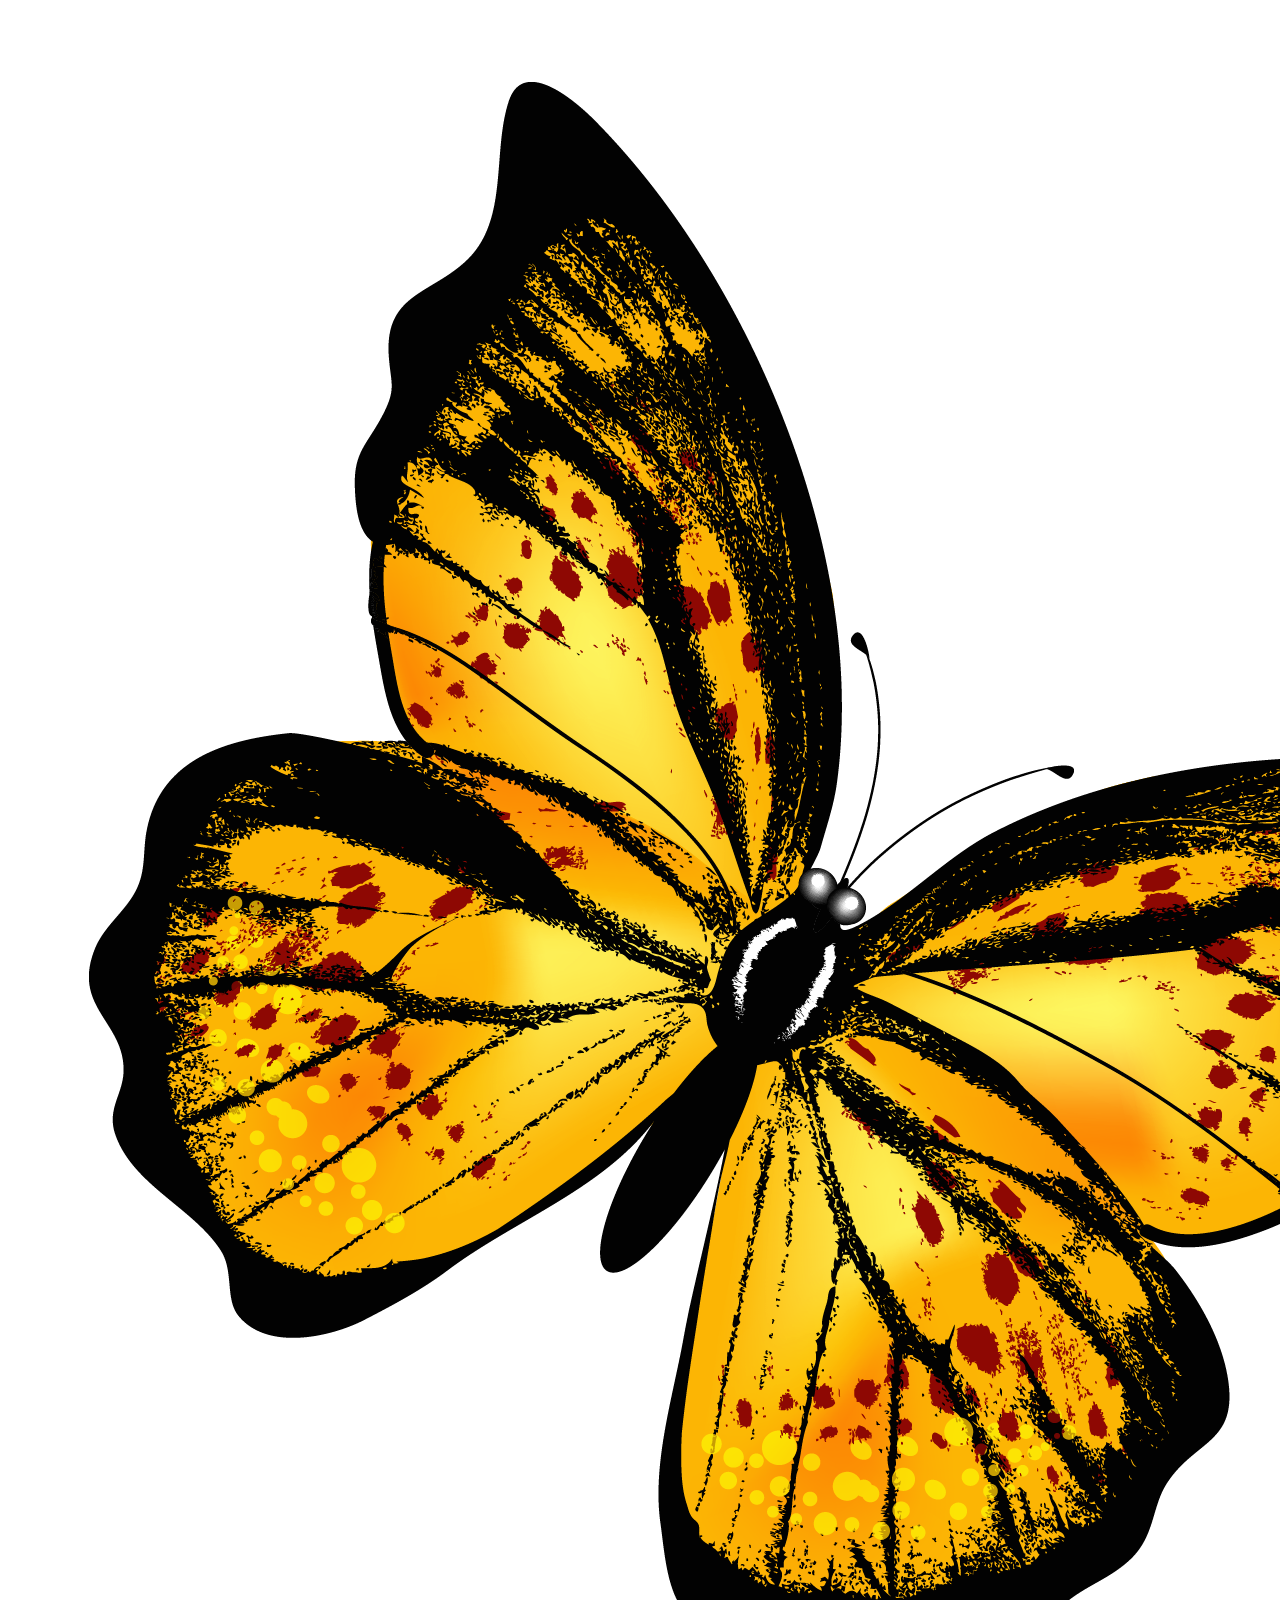
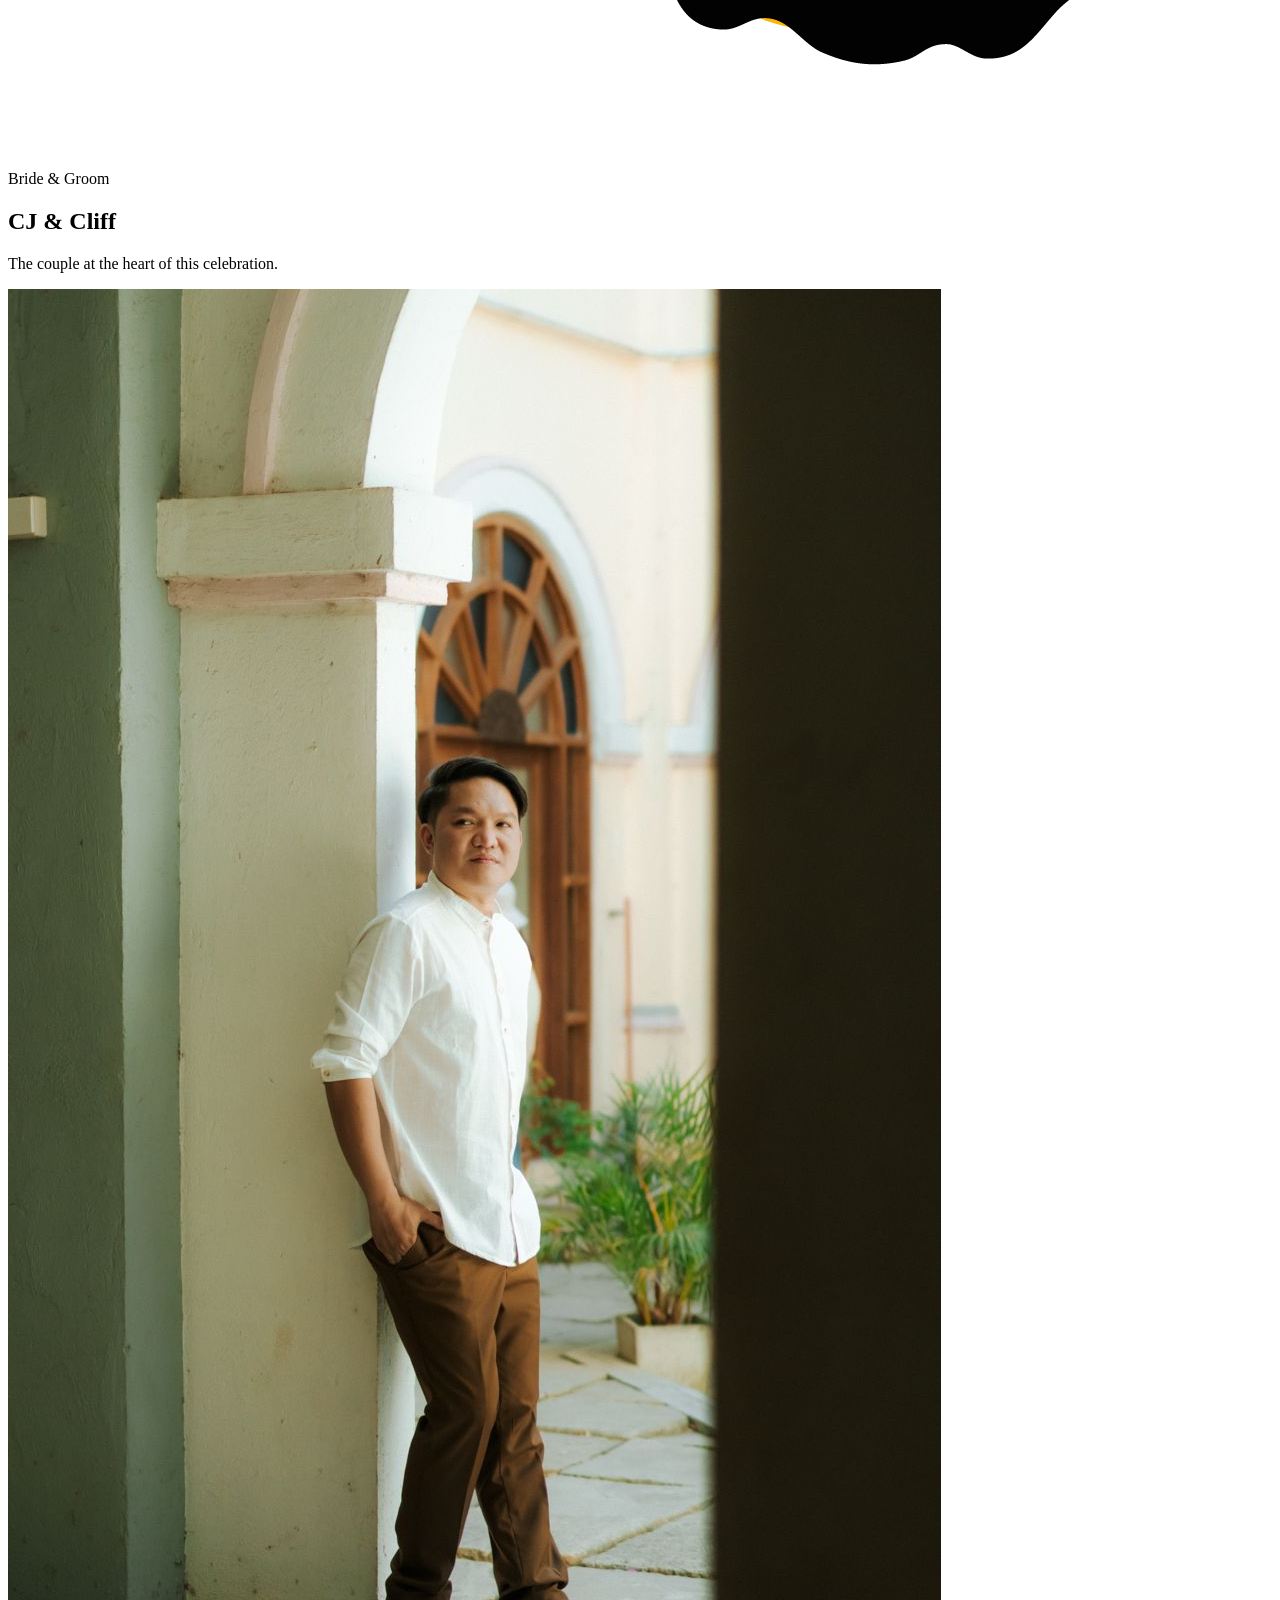
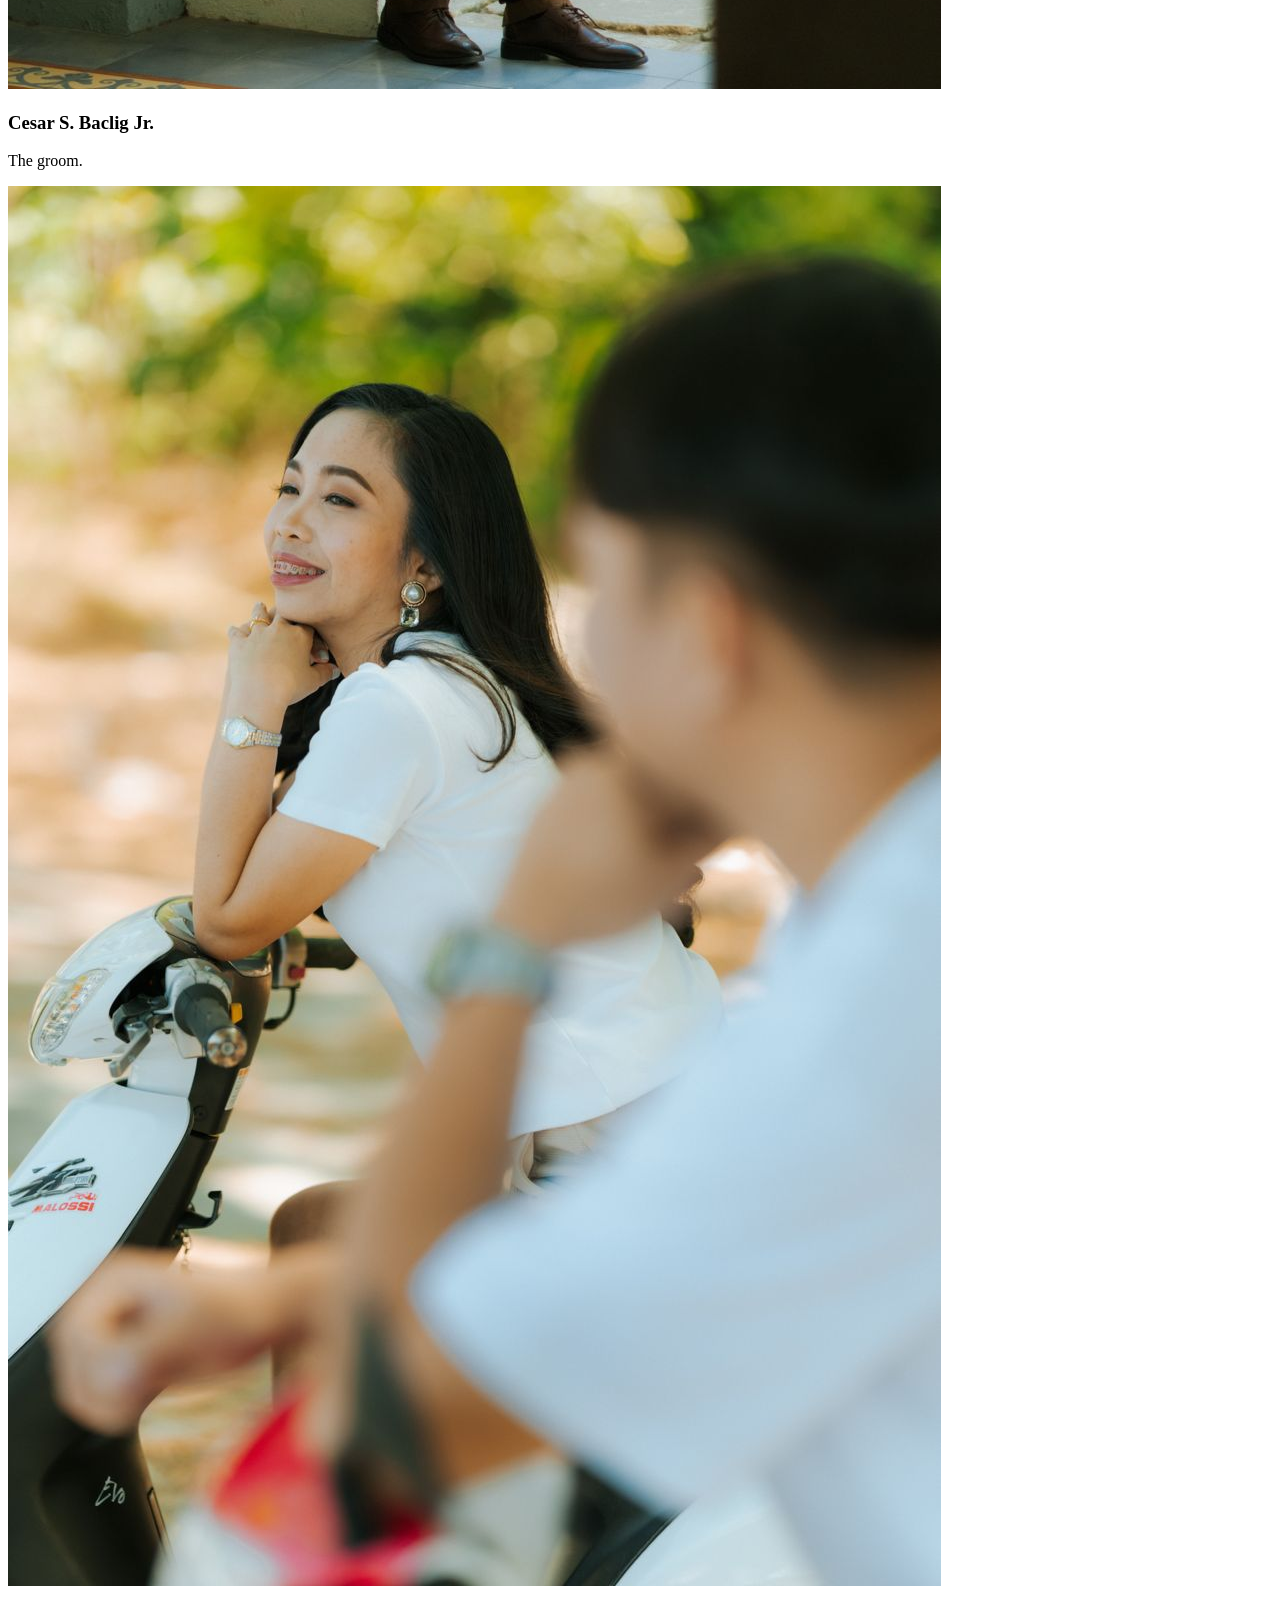
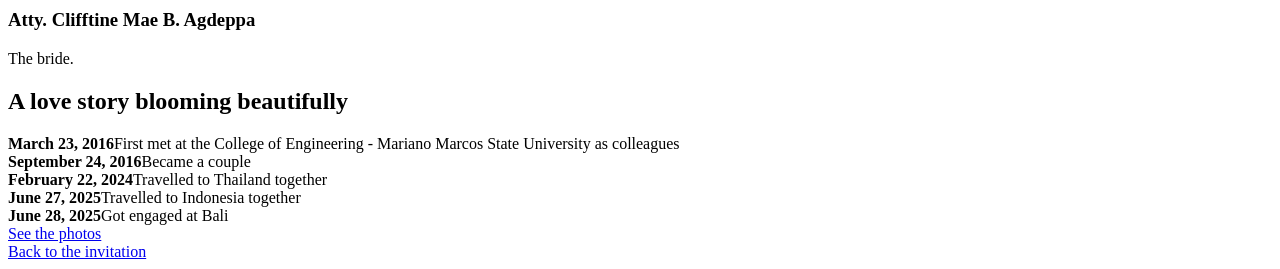
==== commit b8b40bf0: "Add files via upload" ====
--- a/couple.html
+++ b/couple.html
@@ -7,7 +7,7 @@
     <link rel="preconnect" href="https://fonts.googleapis.com">
     <link rel="preconnect" href="https://fonts.gstatic.com" crossorigin>
     <link href="https://fonts.googleapis.com/css2?family=Cormorant+Garamond:wght@400;500;600;700&family=Great+Vibes&family=Manrope:wght@400;500;600;700&display=swap" rel="stylesheet">
-    <link href="css/style.css" rel="stylesheet">
+    <link href="css/style.css?v=20260422c" rel="stylesheet">
 </head>
 <body class="subpage">
     <main class="page-wrap">
@@ -48,6 +48,6 @@
             <a class="back-link" href="index.html#scrapbook">Back to the invitation</a>
         </section>
     </main>
-    <script src="js/main.js"></script>
+    <script src="js/main.js?v=20260422c"></script>
 </body>
 </html>
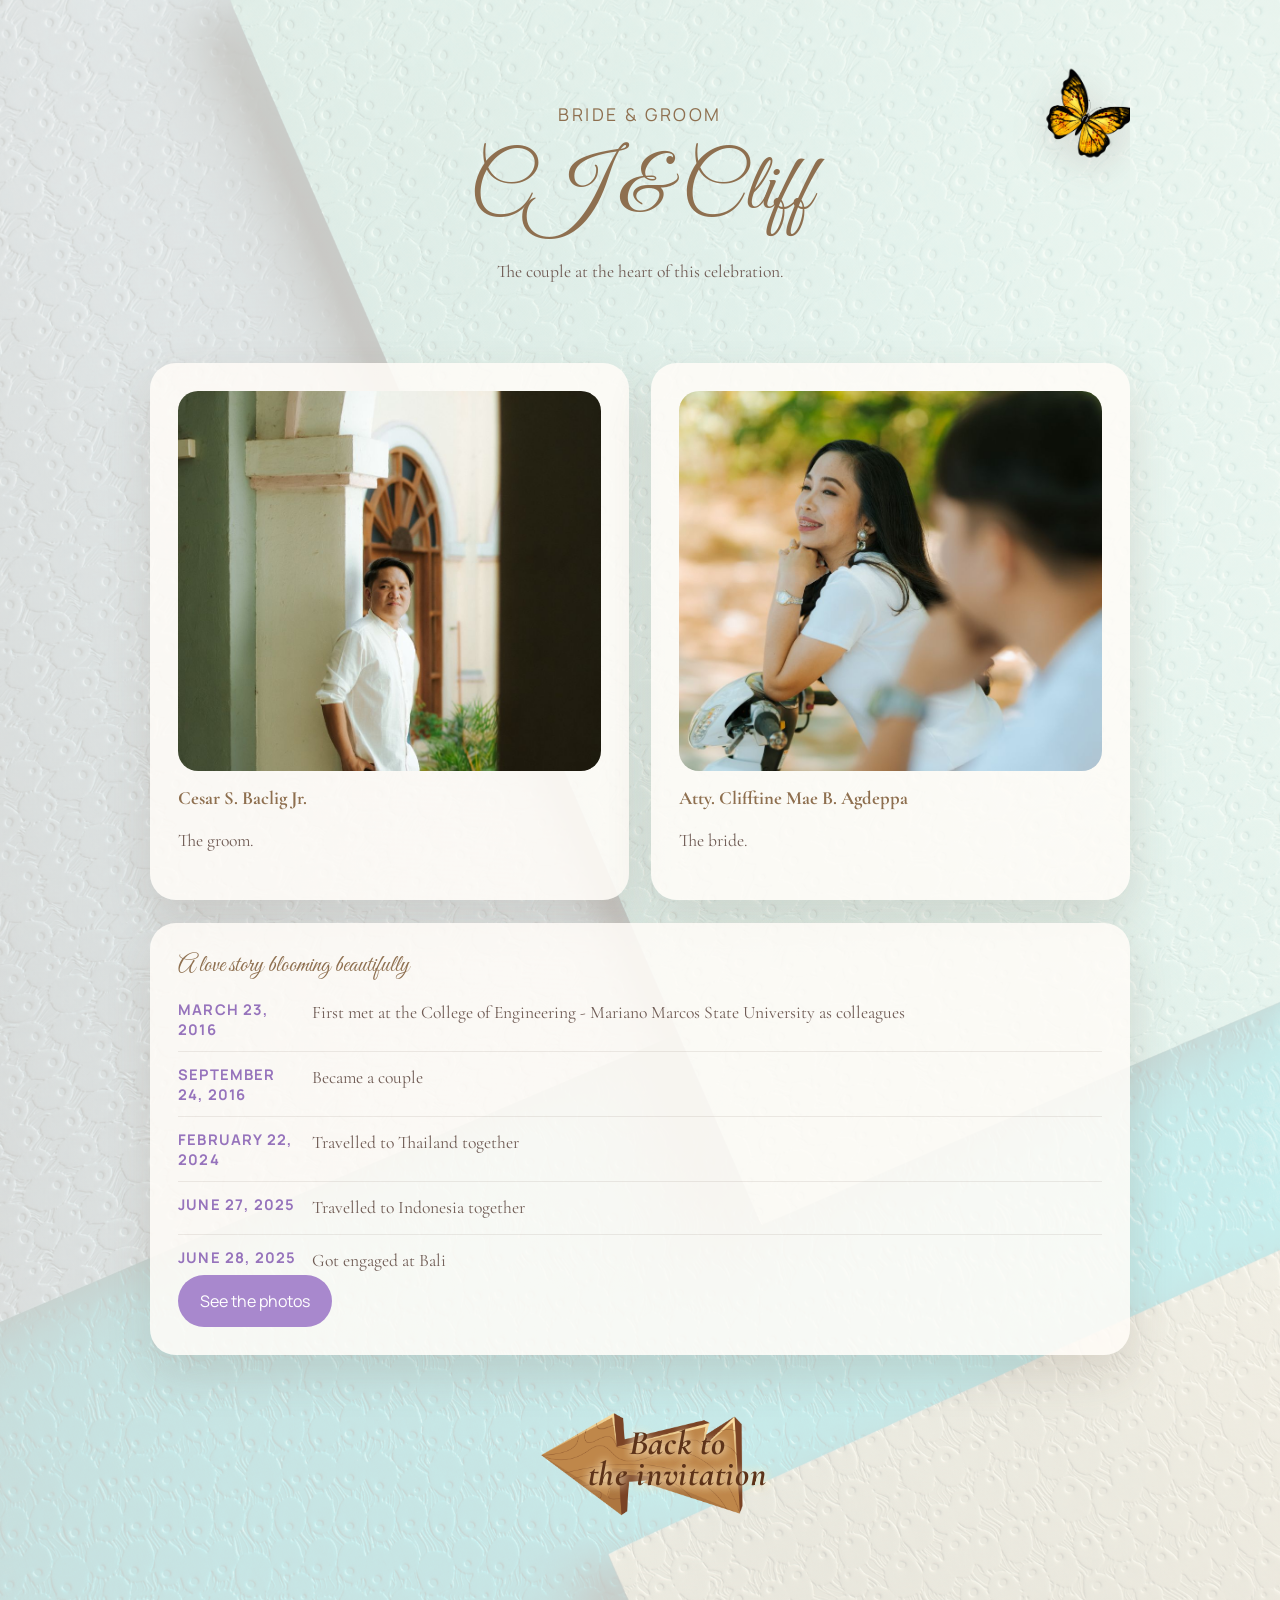
==== commit 49eee23d: "Add files via upload" ====
--- a/couple.html
+++ b/couple.html
@@ -7,7 +7,7 @@
     <link rel="preconnect" href="https://fonts.googleapis.com">
     <link rel="preconnect" href="https://fonts.gstatic.com" crossorigin>
     <link href="https://fonts.googleapis.com/css2?family=Cormorant+Garamond:wght@400;500;600;700&family=Great+Vibes&family=Manrope:wght@400;500;600;700&display=swap" rel="stylesheet">
-    <link href="css/style.css?v=20260422c" rel="stylesheet">
+    <link href="css/style.css?v=20260422e" rel="stylesheet">
 </head>
 <body class="subpage">
     <main class="page-wrap">
@@ -48,6 +48,6 @@
             <a class="back-link" href="index.html#scrapbook">Back to the invitation</a>
         </section>
     </main>
-    <script src="js/main.js?v=20260422c"></script>
+    <script src="js/main.js?v=20260422e"></script>
 </body>
 </html>
--- a/css/style.css
+++ b/css/style.css
@@ -0,0 +1,2213 @@
+:root {
+    --paper: #fdf8f1;
+    --paper-soft: rgba(255, 252, 247, 0.86);
+    --rose: #d69dc3;
+    --lilac: #b89ad6;
+    --blue: #b9caee;
+    --yellow: #f2e18a;
+    --text: #6f5b54;
+    --heading: #8e6f4f;
+    --shadow: 0 20px 45px rgba(104, 78, 65, 0.16);
+}
+
+* { box-sizing: border-box; }
+html { scroll-behavior: smooth; }
+body {
+    margin: 0;
+    color: var(--text);
+    font-family: "Cormorant Garamond", serif;
+    background:
+        linear-gradient(rgba(255, 252, 247, 0.78), rgba(255, 252, 247, 0.78)),
+        url("../img/site-paper-bg.jpg") center top / cover fixed no-repeat;
+}
+
+body {
+    opacity: 0;
+    transform: translateY(16px);
+    transition: opacity 0.45s ease, transform 0.45s ease;
+}
+
+body.page-ready {
+    opacity: 1;
+    transform: translateY(0);
+}
+
+body.page-leaving {
+    opacity: 0;
+    transform: translateY(18px);
+}
+
+.reveal-on-scroll {
+    opacity: 0;
+    transform: translateY(28px) scale(0.94);
+    transition:
+        opacity 0.8s ease,
+        transform 0.8s cubic-bezier(0.22, 1, 0.36, 1);
+    will-change: opacity, transform;
+}
+
+.reveal-on-scroll.is-visible {
+    opacity: 1;
+    transform: translateY(0) scale(1);
+}
+
+img { display: block; max-width: 100%; }
+a { color: inherit; text-decoration: none; }
+button { font: inherit; }
+
+a,
+button {
+    -webkit-tap-highlight-color: transparent;
+}
+
+@keyframes floaty {
+    0%, 100% { transform: translateY(0) rotate(0deg); }
+    50% { transform: translateY(-14px) rotate(3deg); }
+}
+
+@keyframes flutter {
+    0%, 100% { transform: translateY(0) rotate(-4deg); }
+    50% { transform: translateY(-10px) translateX(8px) rotate(4deg); }
+}
+
+@keyframes fadeUp {
+    from { opacity: 0; transform: translateY(20px); }
+    to { opacity: 1; transform: translateY(0); }
+}
+
+@keyframes scrapbookFloatSoft {
+    0%, 100% { transform: translateY(0) rotate(var(--float-rotate, 0deg)); }
+    50% { transform: translateY(-10px) rotate(var(--float-rotate, 0deg)); }
+}
+
+@keyframes scrapbookFloatTilt {
+    0%, 100% { transform: translateY(0) rotate(var(--float-rotate, 0deg)); }
+    50% { transform: translateY(-14px) rotate(calc(var(--float-rotate, 0deg) + 2deg)); }
+}
+
+@keyframes backArrowNudge {
+    0%, 100% { transform: translateX(0) rotate(0deg); }
+    50% { transform: translateX(-6px) rotate(-6deg); }
+}
+
+@keyframes backArrowLaunch {
+    0% { transform: translateX(0) scale(1) rotate(0deg); opacity: 1; }
+    45% { transform: translateX(-14px) scale(1.04) rotate(-8deg); opacity: 1; }
+    100% { transform: translateX(-58px) scale(0.92) rotate(-14deg); opacity: 0; }
+}
+
+@keyframes backLinkFade {
+    0% { transform: translateX(0); opacity: 1; }
+    100% { transform: translateX(-10px); opacity: 0; }
+}
+
+.landing-shell,
+.page-wrap {
+    min-height: 100vh;
+}
+
+.music-panel {
+    max-width: 980px;
+    margin: 0 auto 60px;
+    padding: 0 18px;
+}
+
+.countdown-wrap {
+    position: relative;
+    z-index: 4;
+    max-width: 440px;
+    margin: 0 auto 22px;
+}
+
+.countdown-board {
+    position: relative;
+    padding: 24px 22px;
+    border-radius: 22px;
+    text-align: center;
+    color: #fff5ea;
+    background:
+        linear-gradient(180deg, rgba(133, 88, 50, 0.18), rgba(70, 39, 19, 0.2)),
+        linear-gradient(135deg, #8b5a2b, #6e4321 45%, #9c6a38 100%);
+    box-shadow:
+        inset 0 2px 0 rgba(255,255,255,0.12),
+        inset 0 -3px 0 rgba(64, 34, 17, 0.24),
+        0 18px 30px rgba(90, 58, 33, 0.25);
+    overflow: hidden;
+}
+
+.countdown-board::before,
+.countdown-board::after {
+    content: "";
+    position: absolute;
+    inset: 0;
+    pointer-events: none;
+}
+
+.countdown-board::before {
+    background:
+        linear-gradient(90deg, transparent 0 8%, rgba(255,255,255,0.08) 9% 10%, transparent 11% 22%, rgba(255,255,255,0.05) 23% 24%, transparent 25% 100%),
+        linear-gradient(180deg, transparent 0 18%, rgba(59, 30, 11, 0.16) 19% 20%, transparent 21% 58%, rgba(59, 30, 11, 0.12) 59% 60%, transparent 61% 100%);
+    mix-blend-mode: soft-light;
+}
+
+.countdown-board::after {
+    inset: 10px;
+    border-radius: 16px;
+    border: 1px solid rgba(255, 239, 217, 0.16);
+}
+
+.countdown-board .eyebrow {
+    color: #f9e7c9;
+    margin-bottom: 8px;
+}
+
+.countdown-board h2 {
+    margin: 0 0 16px;
+    font-family: "Great Vibes", cursive;
+    font-size: 2.6rem;
+    font-weight: 400;
+    color: #fff7ef;
+}
+
+.countdown-grid {
+    display: grid;
+    grid-template-columns: repeat(4, minmax(0, 1fr));
+    gap: 10px;
+}
+
+.countdown-unit {
+    padding: 14px 8px 12px;
+    border-radius: 16px;
+    background: rgba(255, 244, 227, 0.12);
+    border: 1px solid rgba(255, 244, 227, 0.12);
+    backdrop-filter: blur(2px);
+}
+
+.countdown-unit strong {
+    display: block;
+    font-family: "Manrope", sans-serif;
+    font-size: 1.7rem;
+    line-height: 1;
+    letter-spacing: 0.04em;
+}
+
+.countdown-unit span {
+    display: block;
+    margin-top: 8px;
+    font-family: "Manrope", sans-serif;
+    font-size: 0.72rem;
+    letter-spacing: 0.08em;
+    text-transform: uppercase;
+}
+
+.music-card {
+    max-width: 540px;
+    margin: 0 auto;
+    padding: 22px;
+    background: var(--paper-soft);
+    border-radius: 24px;
+    box-shadow: var(--shadow);
+    text-align: center;
+}
+
+.music-card h2 {
+    margin: 0 0 16px;
+    font-family: "Great Vibes", cursive;
+    font-size: 2.6rem;
+    font-weight: 400;
+    color: var(--heading);
+}
+
+.envelope-stage,
+.scrapbook,
+.page-hero {
+    position: relative;
+    overflow: hidden;
+}
+
+.envelope-stage {
+    min-height: 100vh;
+    padding: 34px 20px 56px;
+    display: flex;
+    flex-direction: column;
+    align-items: center;
+    justify-content: center;
+    text-align: center;
+}
+
+.intro-copy {
+    position: relative;
+    z-index: 6;
+    max-width: 560px;
+    animation: fadeUp 0.8s ease both;
+}
+
+.eyebrow {
+    margin: 0 0 12px;
+    font-family: "Manrope", sans-serif;
+    font-size: 0.92rem;
+    letter-spacing: 0.14em;
+    text-transform: uppercase;
+    color: var(--heading);
+}
+
+.intro-copy h1,
+.page-hero h1,
+.card-note h2,
+.paper-card h2 {
+    margin: 0;
+    font-family: "Great Vibes", cursive;
+    font-weight: 400;
+    color: var(--heading);
+}
+
+.intro-copy h1 {
+    font-size: clamp(3.5rem, 8vw, 5.6rem);
+    line-height: 0.95;
+    text-shadow:
+        0 0 18px rgba(255, 241, 251, 0.9),
+        0 0 34px rgba(233, 186, 224, 0.55),
+        0 6px 16px rgba(153, 108, 141, 0.22);
+}
+
+.intro-copy p,
+.page-hero p,
+.paper-card p,
+.timeline-list span {
+    font-size: 1.1rem;
+    line-height: 1.6;
+}
+
+.envelope {
+    position: relative;
+    z-index: 2;
+    width: min(520px, 92vw);
+    height: 390px;
+    margin-top: 36px;
+    border: 0;
+    background: transparent;
+    cursor: pointer;
+    overflow: visible;
+    animation: fadeUp 1s ease 0.15s both;
+}
+
+.envelope-art {
+    position: absolute;
+    inset: 0;
+    display: flex;
+    align-items: center;
+    justify-content: center;
+    pointer-events: none;
+    transition:
+        opacity 0.55s ease,
+        transform 0.85s cubic-bezier(0.22, 1, 0.36, 1),
+        filter 0.55s ease;
+}
+
+.envelope-burst {
+    position: absolute;
+    left: 50%;
+    bottom: 128px;
+    z-index: 1;
+    width: 310px;
+    height: 190px;
+    transform: translateX(-50%);
+    pointer-events: none;
+}
+
+.envelope-bloom {
+    position: absolute;
+    object-fit: contain;
+    opacity: 0;
+    transform-origin: bottom center;
+    transform: translateY(36px) scale(0.62) rotate(0deg);
+    transition:
+        transform 0.95s cubic-bezier(0.22, 1, 0.36, 1),
+        opacity 0.55s ease;
+    filter: drop-shadow(0 12px 14px rgba(112, 72, 110, 0.16));
+}
+
+.envelope-bloom--center {
+    left: 76px;
+    bottom: 18px;
+    width: 148px;
+    transition-delay: 0.16s;
+}
+
+.envelope-bloom--left {
+    left: 6px;
+    bottom: 24px;
+    width: 122px;
+    transition-delay: 0.28s;
+}
+
+.envelope-bloom--right {
+    right: 0;
+    bottom: 14px;
+    width: 132px;
+    transition-delay: 0.22s;
+}
+
+.envelope-bloom--small-left {
+    left: 44px;
+    bottom: 98px;
+    width: 64px;
+    transition-delay: 0.34s;
+}
+
+.envelope-bloom--small-right {
+    right: 40px;
+    bottom: 92px;
+    width: 60px;
+    transition-delay: 0.4s;
+}
+
+.envelope-art img {
+    width: 100%;
+    max-width: 520px;
+    height: auto;
+    object-fit: contain;
+    filter: drop-shadow(0 18px 28px rgba(122, 96, 82, 0.18));
+}
+
+.envelope-art--closed {
+    z-index: 2;
+    opacity: 1;
+    transform: translateY(0) scale(1);
+}
+
+.envelope-art--open {
+    z-index: 1;
+    opacity: 0;
+    transform: translateY(36px) scale(0.9);
+}
+
+.envelope-message {
+    position: absolute;
+    left: 50%;
+    top: 214px;
+    z-index: 3;
+    transform: translateX(-50%);
+    font-family: "Great Vibes", cursive;
+    font-size: clamp(1.7rem, 4vw, 2.5rem);
+    color: #fff8fb;
+    text-shadow:
+        0 0 10px rgba(130, 70, 74, 0.4),
+        0 4px 14px rgba(145, 79, 92, 0.35);
+    transition: opacity 0.28s ease, transform 0.28s ease;
+}
+
+.envelope.open .envelope-art--closed {
+    opacity: 0;
+    transform: translateY(-16px) scale(0.96);
+}
+
+.envelope.open .envelope-art--open {
+    opacity: 1;
+    transform: translateY(0) scale(1);
+}
+
+.envelope.open .envelope-bloom {
+    opacity: 1;
+}
+
+.envelope.open .envelope-bloom--center {
+    transform: translateY(-30px) scale(1) rotate(-2deg);
+}
+
+.envelope.open .envelope-bloom--left {
+    transform: translate(-10px, -54px) scale(1) rotate(-10deg);
+}
+
+.envelope.open .envelope-bloom--right {
+    transform: translate(8px, -48px) scale(1) rotate(12deg);
+}
+
+.envelope.open .envelope-bloom--small-left {
+    transform: translate(-12px, -82px) scale(1) rotate(-14deg);
+}
+
+.envelope.open .envelope-bloom--small-right {
+    transform: translate(14px, -78px) scale(1) rotate(14deg);
+}
+
+.envelope.open .envelope-message {
+    opacity: 0;
+    transform: translateX(-50%) translateY(-8px);
+    transition: opacity 0.28s ease, transform 0.28s ease;
+}
+
+.floating {
+    pointer-events: none;
+}
+
+.flower,
+.sticker,
+.page-decor {
+    position: absolute;
+    object-fit: contain;
+    animation: floaty 7s ease-in-out infinite;
+    z-index: 3;
+    filter: drop-shadow(0 10px 18px rgba(120, 84, 75, 0.18));
+}
+
+.butterfly {
+    position: absolute;
+    object-fit: contain;
+    animation: flutter 7s ease-in-out infinite;
+    z-index: 3;
+    filter: drop-shadow(0 10px 18px rgba(84, 61, 103, 0.22));
+}
+
+.flower-a { top: 8%; left: 8%; width: 170px; opacity: 0.96; }
+.flower-b { top: 5%; right: 8%; width: 210px; opacity: 0.97; animation-delay: -1.2s; }
+.flower-c { bottom: 10%; right: 8%; width: 168px; opacity: 0.95; animation-delay: -2s; }
+.flower-d { bottom: 10%; left: 6%; width: 188px; opacity: 0.95; animation-delay: -1.8s; }
+.butterfly-a { top: 20%; right: 12%; width: 90px; }
+.butterfly-b { bottom: 18%; left: 12%; width: 86px; animation-delay: -1.5s; }
+
+.scrapbook {
+    max-width: 540px;
+    min-height: 1320px;
+    margin: 0 auto 70px;
+    padding: 22px 14px 40px;
+    background:
+        radial-gradient(circle at top left, rgba(255,255,255,0.9), transparent 22%),
+        linear-gradient(180deg, rgba(255,255,255,0.72), rgba(255,255,255,0.32));
+    border-radius: 26px;
+}
+
+.hidden-board {
+    opacity: 0;
+    transform: translateY(26px);
+    pointer-events: none;
+    transition: opacity 0.45s ease, transform 0.45s ease;
+}
+
+.site-open .hidden-board {
+    opacity: 1;
+    transform: translateY(0);
+    pointer-events: auto;
+}
+
+.scrapbook-top {
+    position: relative;
+    height: 210px;
+}
+
+.top-envelope {
+    position: absolute;
+    top: 0;
+    left: 58px;
+    width: 240px;
+    height: 155px;
+}
+
+.mini-envelope {
+    position: relative;
+    width: 100%;
+    height: 100%;
+    background: linear-gradient(145deg, #d4c0ef, #b89ad6);
+    border-radius: 10px;
+    box-shadow: var(--shadow);
+}
+
+.mini-envelope::before,
+.mini-envelope::after {
+    content: "";
+    position: absolute;
+}
+
+.mini-envelope::before {
+    inset: 0;
+    background: linear-gradient(135deg, rgba(255,255,255,0.24), rgba(170,142,212,0.18));
+    clip-path: polygon(0 0, 50% 55%, 100% 0, 100% 100%, 0 100%);
+}
+
+.mini-envelope::after {
+    left: 50%;
+    top: 50%;
+    width: 66px;
+    height: 66px;
+    border-radius: 50%;
+    transform: translate(-50%, -28%);
+    background: radial-gradient(circle at 32% 28%, #f2bad0, #c07da0);
+    box-shadow: 0 8px 18px rgba(161, 92, 125, 0.2);
+}
+
+.card-note {
+    position: absolute;
+    top: 36px;
+    right: 30px;
+    width: 205px;
+    padding: 22px 18px;
+    background: var(--yellow);
+    border-radius: 8px;
+    box-shadow: var(--shadow);
+    text-align: center;
+    transform: rotate(1deg);
+}
+
+.card-note p {
+    margin: 0;
+    font-size: 1.55rem;
+}
+
+.card-note h2 {
+    font-size: 2.5rem;
+}
+
+.card-note span {
+    display: block;
+    margin-top: 10px;
+    font-size: 0.9rem;
+    line-height: 1.5;
+}
+
+.photo-card,
+.circle-card,
+.rsvp-card,
+.entourage-card,
+.polaroid {
+    position: absolute;
+    display: block;
+    box-shadow: var(--shadow);
+    transition: transform 0.28s ease, box-shadow 0.28s ease, opacity 0.28s ease;
+}
+
+.photo-card,
+.circle-card,
+.rsvp-card,
+.entourage-card,
+.polaroid {
+    animation-duration: 6.8s;
+    animation-timing-function: ease-in-out;
+    animation-iteration-count: infinite;
+}
+
+.photo-card:hover,
+.circle-card:hover,
+.rsvp-card:hover,
+.entourage-card:hover,
+.polaroid:hover,
+.button-link:hover,
+.back-link:hover {
+    transform: translateY(-4px);
+}
+
+.photo-card:active,
+.circle-card:active,
+.rsvp-card:active,
+.entourage-card:active,
+.polaroid:active,
+.button-link:active,
+.back-link:active {
+    transform: scale(0.98);
+}
+
+.reveal-on-scroll.photo-card:hover,
+.reveal-on-scroll.circle-card:hover,
+.reveal-on-scroll.rsvp-card:hover,
+.reveal-on-scroll.entourage-card:hover,
+.reveal-on-scroll.polaroid:hover {
+    transform: translateY(-4px) scale(1);
+}
+
+.photo-card {
+    --float-rotate: -2deg;
+    top: 184px;
+    left: 44px;
+    width: 210px;
+    height: 320px;
+    overflow: hidden;
+    background: #fff;
+    transform: rotate(var(--float-rotate));
+    animation-name: scrapbookFloatSoft;
+}
+
+.photo-card img {
+    width: 100%;
+    height: 100%;
+    object-fit: cover;
+    object-position: center 42%;
+}
+
+.photo-card::after {
+    content: "";
+    position: absolute;
+    inset: 0;
+    background: linear-gradient(180deg, rgba(31, 25, 28, 0.1), rgba(31, 25, 28, 0.55));
+}
+
+.photo-card__copy {
+    position: absolute;
+    inset: auto 18px 18px;
+    z-index: 1;
+    color: #fff;
+    text-align: center;
+}
+
+.photo-card__copy span {
+    display: block;
+    font-size: 0.86rem;
+}
+
+.photo-card__copy strong,
+.circle-card strong,
+.rsvp-card strong,
+.entourage-card strong {
+    display: block;
+    font-family: "Great Vibes", cursive;
+    font-weight: 400;
+    line-height: 0.95;
+}
+
+.photo-card__copy strong {
+    margin-top: 12px;
+    font-size: 2.95rem;
+}
+
+.circle-card {
+    --float-rotate: -6deg;
+    top: 440px;
+    right: 44px;
+    width: 178px;
+    height: 178px;
+    border-radius: 0;
+    background: url("../img/details-flower.png") center / contain no-repeat;
+    color: #fff7ef;
+    padding: 40px 18px 18px;
+    text-align: center;
+    transform: rotate(var(--float-rotate));
+    box-shadow: none;
+    animation-name: scrapbookFloatTilt;
+    animation-delay: -1.1s;
+}
+
+.circle-card span,
+.rsvp-card span,
+.entourage-card span {
+    display: block;
+    font-family: "Manrope", sans-serif;
+    font-size: 0.72rem;
+    letter-spacing: 0.08em;
+    text-transform: uppercase;
+}
+
+.circle-card strong {
+    font-size: 2.95rem;
+}
+
+.circle-card span,
+.circle-card strong {
+    text-shadow: 0 3px 12px rgba(92, 24, 34, 0.38);
+}
+
+.rsvp-card {
+    --float-rotate: 6deg;
+    top: 444px;
+    left: 108px;
+    width: 168px;
+    height: 168px;
+    padding: 28px 14px 20px;
+    display: flex;
+    flex-direction: column;
+    align-items: center;
+    justify-content: center;
+    gap: 2px;
+    isolation: isolate;
+    overflow: hidden;
+    text-align: center;
+    border-radius: 50%;
+    background: transparent;
+    color: #9c456f;
+    box-shadow: none;
+    transform: rotate(var(--float-rotate));
+    animation-name: scrapbookFloatSoft;
+    animation-delay: -2.1s;
+}
+
+.rsvp-card img {
+    position: absolute;
+    inset: 0;
+    width: 100%;
+    height: 100%;
+    object-fit: contain;
+    object-position: center;
+    filter: saturate(1.04) contrast(1.02);
+    z-index: -1;
+}
+
+.rsvp-card strong {
+    margin: 0;
+    font-size: 2.4rem;
+    line-height: 0.92;
+}
+
+.rsvp-card span,
+.rsvp-card strong {
+    position: relative;
+    z-index: 1;
+    color: #8b2b61;
+    text-shadow:
+        0 0 10px rgba(255,255,255,0.98),
+        0 2px 12px rgba(255,255,255,0.95);
+}
+
+.rsvp-card span {
+    font-size: 0.78rem;
+    letter-spacing: 0.1em;
+    text-transform: uppercase;
+    font-weight: 700;
+}
+
+.rsvp-card::after {
+    content: "";
+    position: absolute;
+    inset: 32px;
+    border-radius: 50%;
+    background: radial-gradient(circle, rgba(255,255,255,0.54), rgba(255,255,255,0.08) 62%, transparent 76%);
+    z-index: 0;
+}
+
+.entourage-card {
+    --float-rotate: -8deg;
+    top: 650px;
+    left: 56px;
+    width: 248px;
+    padding: 22px 18px 20px;
+    background:
+        url("../img/entourage-butterfly.png") right -6px top -10px / 112px no-repeat,
+        url("../img/pink-cosmos-pair.png") left -8px bottom -8px / 134px no-repeat,
+        url("../img/single-flower-pink.png") left 50% top 50% / 92px no-repeat,
+        url("../img/entourage-butterfly.png") right 18px bottom 16px / 76px no-repeat;
+    color: #355f46;
+    text-align: center;
+    transform: rotate(var(--float-rotate));
+    border-radius: 24px;
+    box-shadow: 0 14px 26px rgba(132, 85, 115, 0.12);
+    animation-name: scrapbookFloatTilt;
+    animation-delay: -2.8s;
+}
+
+.entourage-card strong {
+    margin-top: 12px;
+    font-size: 2.85rem;
+}
+
+.entourage-card span,
+.entourage-card strong {
+    text-shadow:
+        0 0 10px rgba(255,255,255,0.94),
+        0 2px 10px rgba(255,255,255,0.86);
+}
+
+.polaroid {
+    --float-rotate: 8deg;
+    width: 122px;
+    padding: 12px 12px 18px;
+    background: #fff;
+    transform: rotate(var(--float-rotate));
+    animation-name: scrapbookFloatSoft;
+}
+
+.polaroid img {
+    width: 100%;
+    height: 128px;
+    object-fit: cover;
+}
+
+.polaroid span {
+    display: block;
+    padding-top: 10px;
+    text-align: center;
+    font-family: "Manrope", sans-serif;
+    font-size: 0.9rem;
+    color: var(--heading);
+}
+
+.polaroid-one { right: 90px; bottom: 250px; }
+.polaroid-one { right: 34px; bottom: 308px; }
+.polaroid-one { animation-delay: -0.7s; }
+.polaroid-two { --float-rotate: -8deg; right: 30px; bottom: 98px; transform: rotate(var(--float-rotate)); animation-delay: -1.8s; }
+.polaroid-three { --float-rotate: 4deg; left: 186px; bottom: 258px; transform: rotate(var(--float-rotate)); animation-delay: -2.9s; }
+
+.sticker { z-index: 2; }
+.sticker-1 { top: -10px; right: 80px; width: 128px; }
+.sticker-2 { top: 18px; left: 182px; width: 136px; animation-delay: -1.2s; }
+.sticker-3 { top: 250px; left: -22px; width: 78px; }
+.sticker-4 { top: 188px; left: 300px; width: 88px; animation-delay: -1.4s; }
+.sticker-5 { top: 540px; right: -18px; left: auto; width: 108px; }
+.sticker-6 { bottom: 250px; left: -16px; width: 110px; animation-delay: -1.9s; }
+.sticker-7 { bottom: -4px; right: 8px; left: auto; width: 86px; animation-delay: -1.1s; }
+
+.page-wrap {
+    padding: 40px 18px 80px;
+}
+
+.page-hero,
+.page-content {
+    max-width: 980px;
+    margin: 0 auto;
+}
+
+.page-hero {
+    padding: 60px 26px;
+    text-align: center;
+}
+
+.page-hero h1 {
+    font-size: clamp(3rem, 8vw, 5rem);
+}
+
+.page-content {
+    display: grid;
+    gap: 22px;
+}
+
+.page-decor-left {
+    top: 16px;
+    left: -18px;
+    width: 130px;
+}
+
+.page-decor-right {
+    top: 26px;
+    right: -8px;
+    width: 96px;
+}
+
+.paper-card {
+    padding: 28px;
+    background: var(--paper-soft);
+    border-radius: 26px;
+    box-shadow: var(--shadow);
+}
+
+.feature-photo-card {
+    width: min(100%, 460px);
+    margin: 0 auto;
+    padding: 14px;
+    background: rgba(255, 255, 255, 0.82);
+    border-radius: 28px;
+    box-shadow: var(--shadow);
+}
+
+.feature-photo-card img {
+    width: 100%;
+    aspect-ratio: 4 / 5;
+    object-fit: cover;
+    object-position: center;
+    border-radius: 22px;
+}
+
+.floating-card {
+    animation: scrapbookFloatSoft 6.8s ease-in-out infinite;
+}
+
+.paper-card h2,
+.paper-card h3 {
+    margin: 0 0 10px;
+    color: var(--heading);
+}
+
+.center-card {
+    text-align: center;
+}
+
+.info-grid,
+.portrait-grid,
+.gallery-grid {
+    display: grid;
+    gap: 22px;
+}
+
+.info-grid,
+.portrait-grid {
+    grid-template-columns: repeat(2, minmax(0, 1fr));
+}
+
+.three-up {
+    grid-template-columns: repeat(3, minmax(0, 1fr));
+}
+
+.portrait-card img {
+    width: 100%;
+    height: 380px;
+    margin-bottom: 16px;
+    border-radius: 20px;
+    object-fit: cover;
+}
+
+.portrait-photo-groom {
+    object-position: center 18%;
+}
+
+.portrait-photo-bride {
+    object-position: center 16%;
+}
+
+.love-story-list {
+    margin-top: 18px;
+}
+
+.timeline-list {
+    display: grid;
+    gap: 12px;
+}
+
+.timeline-list div {
+    display: grid;
+    grid-template-columns: 120px 1fr;
+    gap: 14px;
+    padding-bottom: 12px;
+    border-bottom: 1px solid rgba(114, 91, 84, 0.12);
+}
+
+.timeline-list div:last-child {
+    border-bottom: 0;
+    padding-bottom: 0;
+}
+
+.artistic-timeline {
+    gap: 18px;
+}
+
+.artistic-timeline div {
+    display: grid;
+    grid-template-columns: 120px minmax(0, 1fr);
+    column-gap: 14px;
+    row-gap: 6px;
+    align-items: start;
+    padding: 16px 18px 18px;
+    border-bottom: 0;
+    border-radius: 22px;
+    background:
+        linear-gradient(180deg, rgba(255,255,255,0.72), rgba(255,250,245,0.5)),
+        radial-gradient(circle at top right, rgba(214, 157, 195, 0.16), transparent 38%);
+    box-shadow: 0 12px 28px rgba(128, 95, 109, 0.08);
+}
+
+.artistic-timeline p {
+    grid-column: 2;
+    margin: 8px 0 0;
+    font-size: 1rem;
+    line-height: 1.65;
+}
+
+.timeline-list strong {
+    color: #9673bc;
+    font-family: "Manrope", sans-serif;
+    font-size: 0.92rem;
+    letter-spacing: 0.08em;
+    text-transform: uppercase;
+}
+
+.button-link,
+.back-link {
+    display: inline-flex;
+    align-items: center;
+    justify-content: center;
+    min-height: 52px;
+    padding: 0 22px;
+    border-radius: 999px;
+}
+
+.button-link {
+    background: #a888cd;
+    color: #fff;
+    font-family: "Manrope", sans-serif;
+    transition: transform 0.28s ease, box-shadow 0.28s ease, opacity 0.28s ease;
+    border: 0;
+    cursor: pointer;
+}
+
+.back-link {
+    position: relative;
+    justify-self: center;
+    width: min(420px, 100%);
+    min-height: 164px;
+    padding: 0 48px 0 122px;
+    background: transparent;
+    box-shadow: none;
+    color: #5d3319;
+    font-family: "Cormorant Garamond", serif;
+    font-size: 2.15rem;
+    font-style: italic;
+    font-weight: 700;
+    line-height: 0.9;
+    letter-spacing: 0.02em;
+    text-align: center;
+    text-wrap: balance;
+    text-shadow:
+        0 0 10px rgba(255, 243, 214, 0.98),
+        0 2px 10px rgba(255, 228, 178, 0.82);
+    transition: transform 0.28s ease, opacity 0.28s ease, filter 0.28s ease;
+    isolation: isolate;
+    z-index: 1;
+}
+
+.back-link::before {
+    content: "";
+    position: absolute;
+    inset: 0;
+    background: url("../img/back-arrow-wood.png") center / contain no-repeat;
+    animation: backArrowNudge 2.8s ease-in-out infinite;
+    z-index: -1;
+}
+
+.back-link:hover {
+    filter: drop-shadow(0 18px 20px rgba(135, 102, 125, 0.16));
+}
+
+.back-link.is-returning::before {
+    animation: backArrowLaunch 0.55s ease forwards;
+}
+
+.back-link.is-returning {
+    animation: backLinkFade 0.55s ease forwards;
+}
+
+.gallery-grid {
+    grid-template-columns: repeat(3, minmax(0, 1fr));
+}
+
+.gallery-grid img {
+    width: 100%;
+    aspect-ratio: 4 / 5;
+    object-fit: cover;
+    border-radius: 22px;
+    box-shadow: var(--shadow);
+}
+
+.memory-board {
+    position: relative;
+    padding: 26px 24px 30px;
+    border-radius: 34px;
+    background:
+        radial-gradient(circle at top left, rgba(245, 197, 221, 0.28), transparent 24%),
+        radial-gradient(circle at bottom right, rgba(185, 202, 238, 0.26), transparent 24%),
+        linear-gradient(180deg, rgba(255,255,255,0.78), rgba(255,250,246,0.7));
+    box-shadow: var(--shadow);
+    overflow: hidden;
+}
+
+.memory-board::before,
+.memory-board::after {
+    content: "";
+    position: absolute;
+    pointer-events: none;
+}
+
+.memory-board::before {
+    top: 20px;
+    right: 44px;
+    width: 150px;
+    height: 110px;
+    border-radius: 28px;
+    background: rgba(255, 214, 230, 0.74);
+    filter: blur(2px);
+    transform: rotate(-7deg);
+}
+
+.memory-board::after {
+    left: -18px;
+    bottom: 42px;
+    width: 120px;
+    height: 160px;
+    background: rgba(203, 177, 230, 0.32);
+    clip-path: polygon(0 0, 100% 8%, 88% 100%, 6% 90%);
+    transform: rotate(-10deg);
+}
+
+.memory-board__intro {
+    position: relative;
+    z-index: 1;
+    width: min(100%, 420px);
+    margin: 0 auto 24px;
+    padding: 20px 22px;
+    text-align: center;
+    background: rgba(255, 252, 247, 0.92);
+    border-radius: 24px;
+    box-shadow: 0 14px 28px rgba(129, 93, 98, 0.1);
+}
+
+.memory-board__eyebrow {
+    display: block;
+    margin-bottom: 8px;
+    font-family: "Manrope", sans-serif;
+    font-size: 0.76rem;
+    letter-spacing: 0.14em;
+    text-transform: uppercase;
+    color: #b17ca1;
+}
+
+.memory-board__intro h2 {
+    margin: 0 0 10px;
+    color: var(--heading);
+}
+
+.memory-board__intro p {
+    margin: 0;
+}
+
+.memory-wall {
+    position: relative;
+    z-index: 1;
+    column-count: 3;
+    column-gap: 22px;
+}
+
+.memory-shot {
+    --memory-rotate: 0deg;
+    position: relative;
+    display: inline-block;
+    width: 100%;
+    margin: 0 0 22px;
+    padding: 14px 14px 18px;
+    break-inside: avoid;
+    background: #fffdf9;
+    border-radius: 16px;
+    box-shadow: 0 16px 30px rgba(115, 83, 88, 0.14);
+    transform: rotate(var(--memory-rotate));
+    transition: transform 0.28s ease, box-shadow 0.28s ease;
+}
+
+.memory-wall .memory-shot.reveal-on-scroll,
+.memory-wall .memory-shot.reveal-on-scroll.is-visible {
+    opacity: 1;
+    transform: rotate(var(--memory-rotate));
+    transition:
+        transform 0.28s ease,
+        box-shadow 0.28s ease;
+}
+
+.memory-shot:nth-child(4n + 1) { --memory-rotate: -3deg; }
+.memory-shot:nth-child(4n + 2) { --memory-rotate: 2.5deg; }
+.memory-shot:nth-child(4n + 3) { --memory-rotate: -1.5deg; }
+.memory-shot:nth-child(4n + 4) { --memory-rotate: 3deg; }
+
+.memory-shot:hover {
+    transform: translateY(-4px) rotate(var(--memory-rotate));
+    box-shadow: 0 20px 38px rgba(115, 83, 88, 0.18);
+}
+
+.memory-shot img {
+    width: 100%;
+    height: auto;
+    border-radius: 10px;
+    object-fit: cover;
+    cursor: zoom-in;
+}
+
+.memory-lightbox-open {
+    overflow: hidden;
+}
+
+.memory-lightbox {
+    position: fixed;
+    inset: 0;
+    z-index: 9999;
+    display: flex;
+    align-items: center;
+    justify-content: center;
+    padding: 32px;
+    background: rgba(40, 22, 18, 0.82);
+    opacity: 0;
+    pointer-events: none;
+    transition: opacity 0.22s ease;
+}
+
+.memory-lightbox.is-open {
+    opacity: 1;
+    pointer-events: auto;
+}
+
+.memory-lightbox__dialog {
+    position: relative;
+    display: flex;
+    align-items: center;
+    justify-content: center;
+    width: min(96vw, 1400px);
+    max-height: 92vh;
+    padding: 18px;
+    border-radius: 28px;
+    background:
+        linear-gradient(180deg, rgba(255,255,255,0.2), rgba(255,255,255,0.08)),
+        rgba(255, 250, 244, 0.14);
+    box-shadow: 0 28px 70px rgba(0, 0, 0, 0.28);
+    backdrop-filter: blur(6px);
+}
+
+.memory-lightbox__image {
+    display: block;
+    max-width: min(92vw, 1320px);
+    max-height: calc(92vh - 36px);
+    width: auto;
+    height: auto;
+    border-radius: 20px;
+    box-shadow: 0 18px 42px rgba(28, 16, 12, 0.34);
+}
+
+.memory-lightbox__close {
+    position: absolute;
+    top: 18px;
+    right: 18px;
+    z-index: 1;
+    width: 52px;
+    height: 52px;
+    border: 0;
+    border-radius: 50%;
+    background: rgba(255, 250, 244, 0.92);
+    color: #6f4a37;
+    font-size: 2rem;
+    line-height: 1;
+    cursor: pointer;
+    box-shadow: 0 12px 22px rgba(37, 20, 14, 0.16);
+}
+
+.memory-lightbox__close:hover {
+    transform: scale(1.04);
+}
+
+.memory-lightbox__close:focus-visible,
+.memory-shot img:focus-visible {
+    outline: 3px solid rgba(242, 225, 138, 0.95);
+    outline-offset: 4px;
+}
+
+.memory-tape {
+    position: absolute;
+    top: -10px;
+    left: 50%;
+    width: 72px;
+    height: 26px;
+    border-radius: 6px;
+    background:
+        linear-gradient(180deg, rgba(255,255,255,0.2), rgba(255,255,255,0)),
+        rgba(204, 174, 230, 0.62);
+    transform: translateX(-50%) rotate(-4deg);
+    box-shadow: 0 4px 10px rgba(141, 118, 161, 0.12);
+}
+
+.memory-shot:nth-child(3n + 2) .memory-tape {
+    background: rgba(247, 205, 168, 0.62);
+    transform: translateX(-50%) rotate(5deg);
+}
+
+.memory-shot:nth-child(3n + 3) .memory-tape {
+    background: rgba(189, 223, 203, 0.66);
+    transform: translateX(-50%) rotate(-2deg);
+}
+
+.rsvp-form {
+    display: grid;
+    gap: 16px;
+    margin-top: 18px;
+    text-align: left;
+}
+
+.form-field {
+    display: grid;
+    gap: 8px;
+}
+
+.form-field > span,
+.form-field legend {
+    font-family: "Manrope", sans-serif;
+    font-size: 0.9rem;
+    letter-spacing: 0.04em;
+    color: var(--heading);
+}
+
+.form-field input,
+.form-field select {
+    width: 100%;
+    min-height: 52px;
+    padding: 0 16px;
+    border: 1px solid rgba(145, 109, 92, 0.18);
+    border-radius: 14px;
+    background: rgba(255,255,255,0.88);
+    color: var(--text);
+    font: inherit;
+}
+
+.form-field--choice {
+    display: grid;
+    gap: 10px;
+    padding: 0;
+    border: 0;
+    margin: 0;
+}
+
+.choice-pill {
+    position: relative;
+    display: flex;
+    align-items: center;
+    gap: 10px;
+    padding: 14px 16px;
+    border-radius: 14px;
+    background: rgba(255,255,255,0.7);
+    border: 1px solid rgba(145, 109, 92, 0.12);
+    cursor: pointer;
+}
+
+.choice-pill input {
+    width: 18px;
+    min-height: auto;
+    margin: 0;
+}
+
+.choice-pill span {
+    font-family: "Manrope", sans-serif;
+    font-size: 0.95rem;
+}
+
+.is-hidden {
+    display: none !important;
+}
+
+.form-note,
+.form-status {
+    margin: 0;
+    text-align: center;
+    font-family: "Manrope", sans-serif;
+    font-size: 0.9rem;
+}
+
+.form-note {
+    color: var(--heading);
+    opacity: 0.82;
+}
+
+.form-status {
+    min-height: 1.4em;
+    color: #8b5f79;
+}
+
+.form-status.is-error {
+    color: #a14d4d;
+}
+
+@media (max-width: 1200px) {
+    .scrapbook {
+        min-height: auto;
+        display: grid;
+        gap: 18px;
+        max-width: 540px;
+    }
+
+    .scrapbook-top {
+        height: auto;
+        display: grid;
+        gap: 18px;
+    }
+
+    .top-envelope,
+    .card-note,
+    .photo-card,
+    .circle-card,
+    .rsvp-card,
+    .entourage-card,
+    .polaroid {
+        position: relative;
+        inset: auto;
+        left: auto;
+        right: auto;
+        top: auto;
+        bottom: auto;
+        transform: none !important;
+        width: 100%;
+    }
+
+    .sticker {
+        position: absolute;
+        width: auto;
+        max-width: 96px;
+    }
+
+    .sticker-1 { top: 8px; right: 26px; width: 82px; }
+    .sticker-2 { top: 24px; left: auto; right: 130px; width: 88px; }
+    .sticker-3 { top: 210px; left: 6px; width: 46px; }
+    .sticker-4 { top: 150px; left: auto; right: 170px; width: 58px; }
+    .sticker-5 { top: 560px; left: 10px; width: 62px; }
+    .sticker-6 { bottom: 248px; left: 122px; width: 72px; }
+    .sticker-7 { bottom: 44px; left: 10px; width: 78px; }
+
+    .top-envelope { height: 190px; }
+    .photo-card { height: 420px; }
+
+    .circle-card {
+        justify-self: center;
+        width: min(260px, 100%);
+        height: 260px;
+        background-size: contain;
+    }
+
+    .rsvp-card,
+    .entourage-card,
+    .polaroid {
+        justify-self: stretch;
+    }
+
+    .polaroid img {
+        height: 220px;
+    }
+
+    .info-grid,
+    .portrait-grid,
+    .three-up,
+    .gallery-grid {
+        grid-template-columns: 1fr;
+    }
+
+    .memory-wall {
+        column-count: 2;
+    }
+}
+
+@media (max-width: 991px) {
+    .page-wrap {
+        padding: 28px 14px 56px;
+    }
+
+    .page-hero {
+        padding: 34px 18px 22px;
+    }
+
+    .paper-card {
+        padding: 22px 18px;
+        border-radius: 22px;
+    }
+
+    .page-decor-left {
+        width: 92px;
+        left: -12px;
+    }
+
+    .page-decor-right {
+        width: 68px;
+        right: -6px;
+    }
+
+    .feature-photo-card {
+        width: min(100%, 340px);
+        padding: 8px;
+        border-radius: 20px;
+    }
+
+    .feature-photo-card img {
+        aspect-ratio: 1 / 1.12;
+        max-height: 360px;
+        border-radius: 16px;
+    }
+
+    .portrait-card img {
+        height: 280px;
+        border-radius: 16px;
+    }
+
+    .gallery-grid {
+        gap: 16px;
+    }
+
+    .gallery-grid img {
+        aspect-ratio: 1 / 1;
+        max-height: 260px;
+        border-radius: 18px;
+    }
+
+    .memory-board {
+        padding: 20px 14px 24px;
+        border-radius: 26px;
+    }
+
+    .memory-board__intro {
+        width: 100%;
+        padding: 16px 14px;
+        margin-bottom: 18px;
+    }
+
+    .memory-wall {
+        column-gap: 14px;
+    }
+
+    .memory-shot {
+        margin-bottom: 14px;
+        padding: 10px 10px 12px;
+        border-radius: 12px;
+    }
+
+    .memory-shot img {
+        border-radius: 8px;
+    }
+
+    .photo-card {
+        height: 300px;
+    }
+
+    .polaroid img {
+        height: 160px;
+    }
+}
+@media (max-width: 767px) {
+    .envelope-stage {
+        padding: 20px 12px 28px;
+        min-height: auto;
+        gap: 8px;
+    }
+
+    .intro-copy {
+        max-width: 320px;
+    }
+
+    .intro-copy h1 {
+        font-size: 2.2rem;
+        line-height: 0.98;
+        margin-bottom: 6px;
+    }
+
+    .intro-copy p,
+    .page-hero p,
+    .paper-card p {
+        font-size: 0.88rem;
+    }
+
+    .eyebrow {
+        font-size: 0.68rem;
+        letter-spacing: 0.12em;
+        margin-bottom: 6px;
+    }
+
+    .envelope {
+        width: min(360px, 94vw);
+        height: 280px;
+        margin-top: 6px;
+    }
+
+    .envelope-art img {
+        max-width: 360px;
+    }
+
+    .envelope-burst {
+        bottom: 92px;
+        width: 220px;
+        height: 132px;
+    }
+
+    .envelope-bloom--center {
+        left: 58px;
+        width: 100px;
+    }
+
+    .envelope-bloom--left {
+        left: 4px;
+        width: 82px;
+    }
+
+    .envelope-bloom--right {
+        right: 2px;
+        width: 88px;
+    }
+
+    .envelope-bloom--small-left,
+    .envelope-bloom--small-right {
+        width: 42px;
+    }
+
+    .envelope-message {
+        top: 160px;
+        width: 100%;
+        padding: 0 16px;
+        font-size: 1.35rem;
+        line-height: 1.1;
+    }
+
+    .flower-a,
+    .flower-c,
+    .flower-d {
+        display: block;
+        opacity: 0.95;
+    }
+
+    .flower-b {
+        display: block;
+        top: -10px;
+        right: -10px;
+        width: 116px;
+        opacity: 0.98;
+    }
+
+    .flower-a {
+        top: 84px;
+        left: -18px;
+        width: 92px;
+    }
+
+    .flower-c {
+        bottom: 132px;
+        right: -18px;
+        width: 106px;
+    }
+
+    .flower-d {
+        bottom: -8px;
+        left: -18px;
+        width: 114px;
+    }
+
+    .butterfly-a,
+    .butterfly-b,
+    .page-decor-right {
+        display: none;
+    }
+
+    .butterfly-a {
+        display: block;
+        top: 212px;
+        left: -6px;
+        width: 66px;
+        opacity: 0.96;
+    }
+
+    .butterfly-b {
+        display: block;
+        bottom: 248px;
+        right: 4px;
+        width: 62px;
+        opacity: 0.92;
+    }
+
+    .scrapbook {
+        display: grid;
+        grid-template-columns: repeat(2, minmax(0, 1fr));
+        padding: 6px 6px 14px;
+        margin-bottom: 22px;
+        gap: 8px;
+        max-width: 100%;
+        min-height: auto;
+        border-radius: 18px;
+        align-items: start;
+    }
+
+    .sticker {
+        display: block;
+        opacity: 0.96;
+    }
+
+    .sticker-1 {
+        top: 104px;
+        right: -12px;
+        width: 84px;
+    }
+
+    .sticker-2 {
+        top: 340px;
+        left: -18px;
+        width: 92px;
+    }
+
+    .sticker-3 {
+        top: 512px;
+        right: -6px;
+        left: auto;
+        width: 52px;
+    }
+
+    .sticker-4 {
+        top: 706px;
+        left: -8px;
+        right: auto;
+        width: 58px;
+    }
+
+    .sticker-5 {
+        top: auto;
+        bottom: 330px;
+        left: auto;
+        right: -8px;
+        width: 72px;
+    }
+
+    .sticker-6 {
+        bottom: 156px;
+        left: -10px;
+        width: 76px;
+    }
+
+    .sticker-7 {
+        bottom: 8px;
+        left: auto;
+        right: -12px;
+        width: 62px;
+    }
+
+    .scrapbook-top {
+        display: contents;
+    }
+
+    .top-envelope,
+    .card-note,
+    .photo-card,
+    .circle-card,
+    .rsvp-card,
+    .entourage-card,
+    .polaroid {
+        position: relative;
+        inset: auto;
+        left: auto;
+        right: auto;
+        top: auto;
+        bottom: auto;
+        width: 100%;
+        max-width: 100%;
+        margin: 0;
+        transform: none !important;
+    }
+
+    .top-envelope {
+        display: none;
+        height: 96px;
+    }
+
+    .mini-envelope::after {
+        width: 36px;
+        height: 36px;
+    }
+
+    .card-note {
+        position: relative;
+        padding: 10px 8px;
+        border-radius: 14px;
+        width: 100%;
+        max-width: 100%;
+        grid-column: 1 / -1;
+    }
+
+    .card-note p {
+        font-size: 0.9rem;
+    }
+
+    .card-note h2 {
+        font-size: 1.35rem;
+    }
+
+    .card-note span {
+        font-size: 0.64rem;
+        line-height: 1.4;
+    }
+
+    .photo-card {
+        height: 176px;
+        border-radius: 16px;
+        grid-column: 1 / -1;
+    }
+
+    .photo-card__copy {
+        inset: auto 10px 10px;
+    }
+
+    .circle-card,
+    .rsvp-card,
+    .entourage-card {
+        padding-left: 12px;
+        padding-right: 12px;
+    }
+
+    .circle-card {
+        align-self: center;
+        justify-self: center;
+        width: min(132px, 100%);
+        height: 132px;
+        min-height: 132px;
+        padding: 24px 10px 10px;
+        border-radius: 0;
+        grid-column: 1;
+    }
+
+    .rsvp-card,
+    .entourage-card {
+        text-align: center;
+        border-radius: 16px;
+    }
+
+    .rsvp-card {
+        grid-column: 2;
+        min-height: 132px;
+        display: flex;
+        flex-direction: column;
+        justify-content: center;
+        border-radius: 50%;
+    }
+
+    .entourage-card {
+        grid-column: 1 / -1;
+    }
+
+    .polaroid {
+        padding: 6px 6px 10px;
+        border-radius: 14px;
+    }
+
+    .polaroid-one {
+        grid-column: 1;
+    }
+
+    .polaroid-two {
+        grid-column: 2;
+    }
+
+    .polaroid-three {
+        grid-column: 1 / -1;
+    }
+
+    .polaroid img {
+        height: 76px;
+    }
+
+    .photo-card__copy span,
+    .circle-card span,
+    .rsvp-card span,
+    .entourage-card span,
+    .polaroid span {
+        font-size: 0.64rem;
+    }
+
+    .photo-card__copy strong { font-size: 1.32rem; }
+    .circle-card strong { font-size: 1.4rem; }
+    .rsvp-card strong { font-size: 1.5rem; }
+    .entourage-card strong { font-size: 1.45rem; }
+    .photo-card img { object-position: center 26%; }
+
+    .page-wrap {
+        padding: 18px 10px 36px;
+    }
+
+    .music-panel {
+        padding: 0 8px;
+        margin-bottom: 24px;
+    }
+
+    .countdown-wrap {
+        max-width: 100%;
+        margin-bottom: 16px;
+    }
+
+    .countdown-board {
+        padding: 14px 10px;
+        border-radius: 18px;
+    }
+
+    .countdown-board h2 {
+        font-size: 1.65rem;
+        margin-bottom: 12px;
+    }
+
+    .countdown-grid {
+        gap: 6px;
+    }
+
+    .countdown-unit {
+        padding: 8px 4px;
+        border-radius: 12px;
+    }
+
+    .countdown-unit strong {
+        font-size: 1rem;
+    }
+
+    .countdown-unit span {
+        font-size: 0.5rem;
+    }
+
+    .music-card {
+        padding: 14px;
+        border-radius: 16px;
+    }
+
+    .music-card h2 {
+        font-size: 1.9rem;
+    }
+
+    .page-hero {
+        padding: 28px 14px 18px;
+    }
+
+    .page-decor-left,
+    .page-decor-right {
+        display: none;
+    }
+
+    .page-decor-left {
+        display: block;
+        top: -6px;
+        left: -10px;
+        width: 88px;
+        opacity: 0.94;
+    }
+
+    .page-decor-right {
+        display: block;
+        top: 10px;
+        right: -8px;
+        width: 62px;
+        opacity: 0.9;
+    }
+
+    .paper-card {
+        padding: 16px 14px;
+        border-radius: 16px;
+    }
+
+    .memory-board {
+        padding: 18px 12px 20px;
+        border-radius: 24px;
+    }
+
+    .memory-board::before {
+        top: 18px;
+        right: 20px;
+        width: 92px;
+        height: 72px;
+    }
+
+    .memory-board::after {
+        width: 76px;
+        height: 110px;
+        bottom: 28px;
+    }
+
+    .memory-board__intro {
+        padding: 16px 14px;
+        border-radius: 18px;
+        margin-bottom: 18px;
+    }
+
+    .memory-wall {
+        column-count: 2;
+        column-gap: 12px;
+    }
+
+    .memory-shot {
+        margin-bottom: 12px;
+        padding: 10px 10px 12px;
+        border-radius: 12px;
+        transform: none;
+    }
+
+    .memory-wall .memory-shot.reveal-on-scroll,
+    .memory-wall .memory-shot.reveal-on-scroll.is-visible {
+        transform: none;
+    }
+
+    .memory-shot:hover {
+        transform: translateY(-2px);
+    }
+
+    .memory-lightbox {
+        padding: 18px;
+    }
+
+    .memory-lightbox__dialog {
+        width: min(100vw, 100%);
+        max-height: 88vh;
+        padding: 12px;
+        border-radius: 20px;
+    }
+
+    .memory-lightbox__image {
+        max-width: calc(100vw - 48px);
+        max-height: calc(88vh - 24px);
+        border-radius: 14px;
+    }
+
+    .memory-lightbox__close {
+        top: 12px;
+        right: 12px;
+        width: 44px;
+        height: 44px;
+        font-size: 1.75rem;
+    }
+
+    .memory-tape {
+        top: -8px;
+        width: 54px;
+        height: 20px;
+    }
+
+    .feature-photo-card {
+        width: min(100%, 240px);
+        padding: 8px;
+        border-radius: 20px;
+    }
+
+    .feature-photo-card img {
+        border-radius: 16px;
+    }
+
+    .rsvp-form {
+        gap: 12px;
+        margin-top: 14px;
+    }
+
+    .choice-pill {
+        padding: 12px 14px;
+    }
+
+    .page-hero h1,
+    .paper-card h2 {
+        font-size: 2.2rem;
+    }
+
+    .paper-card h3 {
+        font-size: 1.5rem;
+    }
+
+    .portrait-card img {
+        height: 180px;
+    }
+
+    .portrait-photo-groom {
+        object-position: center 14%;
+    }
+
+    .portrait-photo-bride {
+        object-position: center 12%;
+    }
+
+    .timeline-list div {
+        grid-template-columns: 1fr;
+        gap: 4px;
+    }
+
+    .artistic-timeline div {
+        grid-template-columns: 1fr;
+        padding: 14px;
+        border-radius: 16px;
+    }
+
+    .artistic-timeline p {
+        grid-column: auto;
+    }
+
+    .artistic-timeline p {
+        font-size: 0.88rem;
+    }
+
+    .gallery-grid img {
+        aspect-ratio: 1 / 1;
+    }
+}
+
+@media (max-width: 420px) {
+    .scrapbook {
+        grid-template-columns: 1fr;
+    }
+
+    .countdown-grid {
+        grid-template-columns: repeat(2, minmax(0, 1fr));
+    }
+
+    .memory-wall {
+        column-count: 1;
+    }
+
+    .intro-copy h1 {
+        font-size: 1.85rem;
+    }
+
+    .envelope {
+        width: 100%;
+        max-width: 300px;
+        height: 236px;
+    }
+
+    .envelope-message {
+        top: 136px;
+        font-size: 1.08rem;
+    }
+
+    .envelope-art img {
+        max-width: 300px;
+    }
+
+    .envelope-burst {
+        bottom: 82px;
+        width: 188px;
+        height: 118px;
+    }
+
+
+    .photo-card {
+        height: 156px;
+    }
+
+    .circle-card,
+    .rsvp-card,
+    .entourage-card,
+    .polaroid-one,
+    .polaroid-two,
+    .polaroid-three {
+        grid-column: 1 / -1;
+    }
+
+    .circle-card {
+        width: min(146px, 60vw);
+        height: 146px;
+        min-height: 146px;
+        padding-top: 24px;
+    }
+
+    .flower-b {
+        width: 84px;
+        top: -6px;
+        right: -8px;
+    }
+
+    .flower-a {
+        width: 68px;
+        left: -14px;
+    }
+
+    .flower-c,
+    .flower-d {
+        width: 76px;
+    }
+
+    .butterfly-a {
+        width: 50px;
+        top: 198px;
+        left: -4px;
+    }
+
+    .butterfly-b {
+        width: 42px;
+        right: 2px;
+        bottom: 210px;
+    }
+
+    .page-decor-left {
+        width: 72px;
+    }
+
+    .page-decor-right {
+        width: 48px;
+    }
+
+    .feature-photo-card {
+        width: min(100%, 220px);
+    }
+
+    .sticker-1,
+    .sticker-2,
+    .sticker-5,
+    .sticker-6,
+    .sticker-7 {
+        width: 54px;
+    }
+
+    .sticker-3,
+    .sticker-4 {
+        width: 44px;
+    }
+}
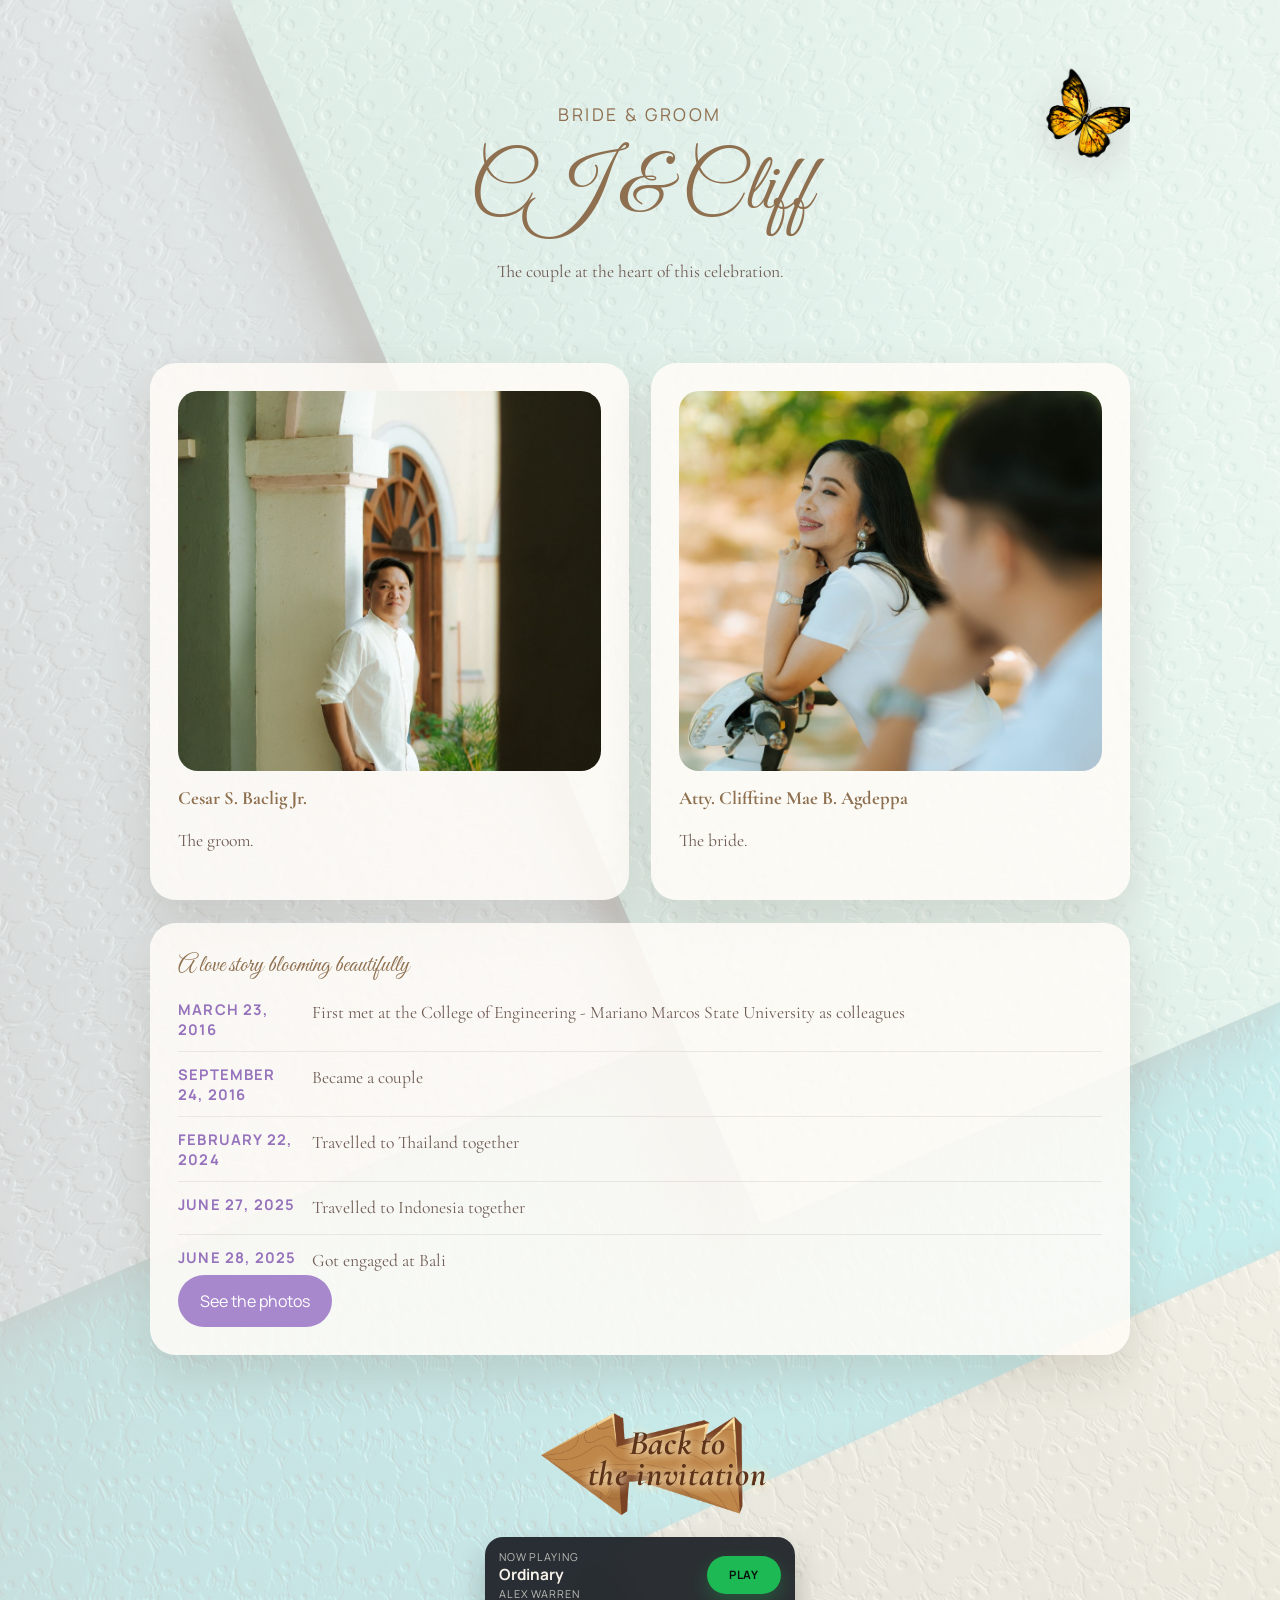
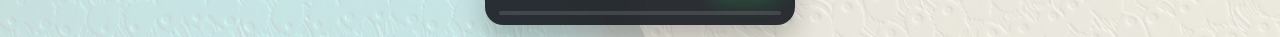
==== commit 27de7a6f: "Add files via upload" ====
--- a/couple.html
+++ b/couple.html
@@ -7,7 +7,7 @@
     <link rel="preconnect" href="https://fonts.googleapis.com">
     <link rel="preconnect" href="https://fonts.gstatic.com" crossorigin>
     <link href="https://fonts.googleapis.com/css2?family=Cormorant+Garamond:wght@400;500;600;700&family=Great+Vibes&family=Manrope:wght@400;500;600;700&display=swap" rel="stylesheet">
-    <link href="css/style.css?v=20260422e" rel="stylesheet">
+    <link href="css/style.css?v=20260422k" rel="stylesheet">
 </head>
 <body class="subpage">
     <main class="page-wrap">
@@ -48,6 +48,6 @@
             <a class="back-link" href="index.html#scrapbook">Back to the invitation</a>
         </section>
     </main>
-    <script src="js/main.js?v=20260422e"></script>
+    <script src="js/main.js?v=20260422k"></script>
 </body>
 </html>
--- a/css/style.css
+++ b/css/style.css
@@ -1798,7 +1798,7 @@
     }
 
     .photo-card {
-        height: 176px;
+        height: 160px;
         border-radius: 16px;
         grid-column: 1 / -1;
     }
@@ -1845,7 +1845,7 @@
     }
 
     .polaroid {
-        padding: 6px 6px 10px;
+        padding: 5px 5px 8px;
         border-radius: 14px;
     }
 
@@ -1862,7 +1862,7 @@
     }
 
     .polaroid img {
-        height: 76px;
+        height: 62px;
     }
 
     .photo-card__copy span,
@@ -1877,7 +1877,7 @@
     .circle-card strong { font-size: 1.4rem; }
     .rsvp-card strong { font-size: 1.5rem; }
     .entourage-card strong { font-size: 1.45rem; }
-    .photo-card img { object-position: center 26%; }
+    .photo-card img { object-position: center 20%; }
 
     .page-wrap {
         padding: 18px 10px 36px;
@@ -2139,7 +2139,7 @@
 
 
     .photo-card {
-        height: 156px;
+        height: 138px;
     }
 
     .circle-card,
@@ -2210,4 +2210,255 @@
     .sticker-4 {
         width: 44px;
     }
+}
+/* Mobile full-photo tabs */
+@media (max-width: 767px) {
+    .photo-card {
+        height: auto;
+        min-height: 0;
+        padding: 8px 8px 12px;
+        background: #fff;
+    }
+
+    .photo-card img {
+        width: 100%;
+        height: auto;
+        aspect-ratio: auto;
+        object-fit: contain;
+        object-position: center center;
+        border-radius: 12px;
+        background: #f7f0ea;
+    }
+
+    .photo-card::after {
+        inset: auto 8px 12px 8px;
+        height: 42%;
+        border-radius: 0 0 12px 12px;
+    }
+
+    .photo-card__copy {
+        inset: auto 16px 18px;
+    }
+
+    .polaroid {
+        width: min(112px, 100%);
+        max-width:  112px;
+        padding: 8px 8px 10px;
+        background: #fff;
+    }
+
+    .polaroid img {
+        width: 100%;
+        height: auto;
+        aspect-ratio: auto;
+        object-fit: contain;
+        object-position: center center;
+        border-radius: 10px;
+        background: #f7f0ea;
+        }
+
+    .polaroid-one,
+    .polaroid-two {
+        justify-self: center;
+    }
+
+    .polaroid-three {
+        width: min(128px, 100%);
+        max-width: 128px;
+        justify-self: center;
+    }
+}
+
+@media (max-width: 420px) {
+    .photo-card {
+        padding: 6px 6px 10px;
+    }
+
+    .photo-card img {
+        border-radius: 10px;
+    }
+
+    .photo-card::after {
+        inset: auto 6px 10px 6px;
+        border-radius: 0 0 10px 10px;
+    }
+
+    .photo-card__copy {
+        inset: auto 12px 14px;
+    }
+
+    .polaroid {
+        padding: 5px 5px 7px;
+    }
+
+    .polaroid img {
+        border-radius: 7px;
+    }
+}
+.landing-shell,
+.page-wrap {
+    padding-bottom: 96px;
+}
+
+.site-music-player {
+    position: fixed;
+    left: 50%;
+    bottom: 12px;
+    z-index: 1200;
+    transform: translateX(-50%);
+    width: min(310px, calc(100vw - 24px));
+}
+
+.site-music-player__card {
+    display: grid;
+    grid-template-columns: 1fr auto;
+    gap: 10px 12px;
+    align-items: center;
+    padding: 12px 14px 10px;
+    border-radius: 18px;
+    background: rgba(27, 31, 36, 0.92);
+    color: #f8f3ea;
+    box-shadow: 0 16px 28px rgba(22, 19, 17, 0.24);
+    backdrop-filter: blur(10px);
+}
+
+.site-music-player__meta {
+    min-width: 0;
+}
+
+.site-music-player__eyebrow,
+.site-music-player__artist {
+    display: block;
+    font-family: "Manrope", sans-serif;
+    font-size: 0.68rem;
+    letter-spacing: 0.08em;
+    text-transform: uppercase;
+    opacity: 0.72;
+}
+
+.site-music-player__title {
+    display: block;
+    margin: 2px 0;
+    font-family: "Manrope", sans-serif;
+    font-size: 0.96rem;
+    line-height: 1.2;
+    white-space: nowrap;
+    overflow: hidden;
+    text-overflow: ellipsis;
+}
+
+.site-music-player__toggle {
+    display: inline-flex;
+    align-items: center;
+    justify-content: center;
+    min-width: 74px;
+    min-height: 38px;
+    padding: 0 12px;
+    border: 0;
+    border-radius: 999px;
+    background: #1db954;
+    color: #08130b;
+    box-shadow: 0 8px 18px rgba(29, 185, 84, 0.28);
+    font-family: "Manrope", sans-serif;
+    font-size: 0.72rem;
+    font-weight: 700;
+    letter-spacing: 0.08em;
+    text-transform: uppercase;
+    cursor: pointer;
+}
+
+.site-music-player__icon {
+    font-size: 0.72rem;
+}
+
+.site-music-player__progress {
+    grid-column: 1 / -1;
+    height: 4px;
+    border-radius: 999px;
+    background: rgba(255, 255, 255, 0.12);
+    overflow: hidden;
+}
+
+.site-music-player__progress-bar {
+    display: block;
+    width: 0;
+    height: 100%;
+    border-radius: inherit;
+    background: linear-gradient(90deg, #1db954, #78e08f);
+}
+
+.site-music-player.is-playing .site-music-player__toggle {
+    background: #f1eee7;
+    color: #222;
+    box-shadow: 0 8px 18px rgba(241, 238, 231, 0.18);
+}
+
+@media (max-width: 767px) {
+    .landing-shell,
+    .page-wrap {
+        padding-bottom: 88px;
+    }
+
+    .site-music-player {
+        width: min(280px, calc(100vw - 20px));
+        bottom: 10px;
+    }
+
+    .site-music-player__card {
+        padding: 10px 12px 9px;
+        border-radius: 16px;
+    }
+
+    .site-music-player__title {
+        font-size: 0.88rem;
+    }
+
+    .site-music-player__toggle {
+        min-width: 68px;
+        min-height: 34px;
+        font-size: 0.68rem;
+    }
+}
+/* Mobile couple polaroids */
+@media (max-width: 767px) {
+    .portrait-grid {
+        justify-items: center;
+        gap: 16px;
+    }
+
+    .portrait-card {
+        width: min(100%, 240px);
+        padding: 10px 10px 14px;
+        border-radius: 18px;
+        background: #fffdf9;
+        box-shadow: 0 14px 28px rgba(115, 83, 88, 0.12);
+    }
+
+    .portrait-card img {
+        height: auto;
+        aspect-ratio: auto;
+        max-height: 220px;
+        margin-bottom: 12px;
+        border-radius: 12px;
+        object-fit: contain;
+        object-position: center center;
+        background: #f7f0ea;
+    }
+
+    .portrait-card h3,
+    .portrait-card p {
+        text-align: center;
+    }
+}
+
+@media (max-width: 420px) {
+    .portrait-card {
+        width: min(100%, 220px);
+        padding: 8px 8px 12px;
+    }
+
+    .portrait-card img {
+        max-height: 190px;
+        border-radius: 10px;
+    }
 }
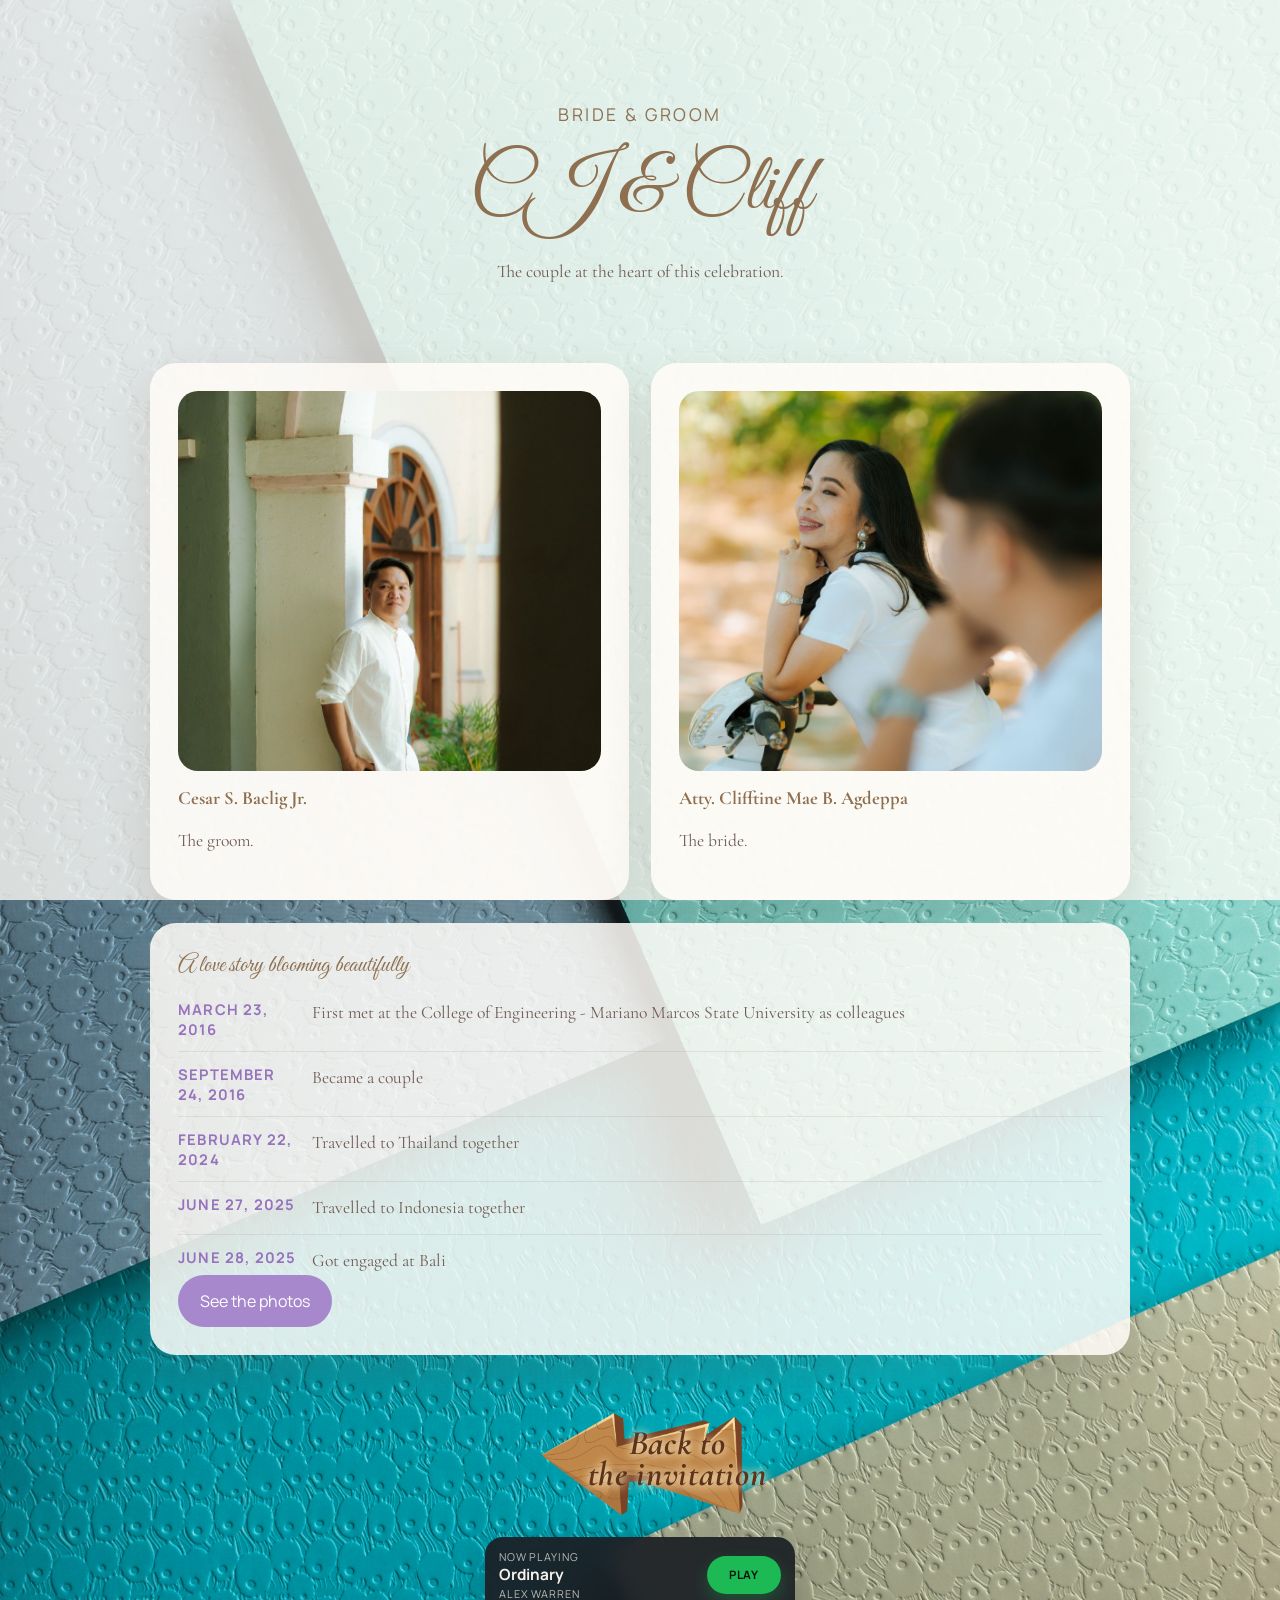
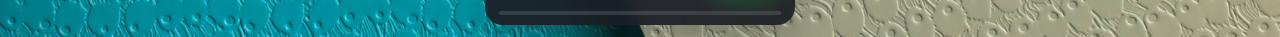
==== commit 6e47e54d: "Add files via upload" ====
--- a/couple.html
+++ b/couple.html
@@ -7,13 +7,13 @@
     <link rel="preconnect" href="https://fonts.googleapis.com">
     <link rel="preconnect" href="https://fonts.gstatic.com" crossorigin>
     <link href="https://fonts.googleapis.com/css2?family=Cormorant+Garamond:wght@400;500;600;700&family=Great+Vibes&family=Manrope:wght@400;500;600;700&display=swap" rel="stylesheet">
-    <link href="css/style.css?v=20260422k" rel="stylesheet">
+    <link href="css/style.css?v=20260424n" rel="stylesheet">
 </head>
 <body class="subpage">
     <main class="page-wrap">
         <section class="page-hero">
-            <img class="page-decor page-decor-left floating" src="img/flower-pair.png" alt="" aria-hidden="true">
-            <img class="page-decor page-decor-right floating" src="img/yellow-butterfly.png" alt="" aria-hidden="true">
+            <img class="page-decor page-decor-left floating" src="img/pink-cosmos-pair.png" srcset="img/pink-cosmos-pair-mobile.png 900w, img/pink-cosmos-pair.png 1900w" sizes="92px" decoding="async" alt="" aria-hidden="true">
+            <img class="page-decor page-decor-right floating" src="img/yellow-butterfly.png" srcset="img/yellow-butterfly-mobile.png 480w, img/yellow-butterfly.png 1728w" sizes="68px" decoding="async" alt="" aria-hidden="true">
             <p class="eyebrow">Bride &amp; Groom</p>
             <h1>CJ &amp; Cliff</h1>
             <p>The couple at the heart of this celebration.</p>
@@ -22,12 +22,12 @@
         <section class="page-content">
             <div class="portrait-grid">
                 <article class="paper-card portrait-card reveal-on-scroll">
-                    <img class="portrait-photo portrait-photo-groom" src="img/groom-portrait-mobile.jpg" alt="Portrait of groom Cesar S. Baclig Jr.">
+                    <img class="portrait-photo portrait-photo-groom" src="img/groom-portrait-mobile.jpg" decoding="async" alt="Portrait of groom Cesar S. Baclig Jr.">
                     <h3>Cesar S. Baclig Jr.</h3>
                     <p>The groom.</p>
                 </article>
                 <article class="paper-card portrait-card reveal-on-scroll">
-                    <img class="portrait-photo portrait-photo-bride" src="img/bride-portrait-mobile.jpg" alt="Portrait of bride Atty. Clifftine Mae B. Agdeppa">
+                    <img class="portrait-photo portrait-photo-bride" src="img/bride-portrait-mobile.jpg" decoding="async" alt="Portrait of bride Atty. Clifftine Mae B. Agdeppa">
                     <h3>Atty. Clifftine Mae B. Agdeppa</h3>
                     <p>The bride.</p>
                 </article>
@@ -48,6 +48,8 @@
             <a class="back-link" href="index.html#scrapbook">Back to the invitation</a>
         </section>
     </main>
-    <script src="js/main.js?v=20260422k"></script>
+    <script src="js/main.js?v=20260424o"></script>
 </body>
 </html>
+
+
--- a/css/style.css
+++ b/css/style.css
@@ -11,14 +11,20 @@
 }
 
 * { box-sizing: border-box; }
-html { scroll-behavior: smooth; }
+html { scroll-behavior: smooth; -webkit-text-size-adjust: 100%; }
+body { overflow-x: hidden; }
 body {
     margin: 0;
     color: var(--text);
     font-family: "Cormorant Garamond", serif;
-    background:
+    background-color: var(--paper);
+    background-image:
         linear-gradient(rgba(255, 252, 247, 0.78), rgba(255, 252, 247, 0.78)),
-        url("../img/site-paper-bg.jpg") center top / cover fixed no-repeat;
+        url("../img/site-paper-bg.jpg");
+    background-position: center top;
+    background-size: cover;
+    background-repeat: no-repeat;
+    background-attachment: fixed;
 }
 
 body {
@@ -1241,7 +1247,7 @@
 
 .memory-lightbox__image {
     display: block;
-    max-width: min(92vw, 1320px);
+    max-width: min(calc(92vw - 120px), 1320px);
     max-height: calc(92vh - 36px);
     width: auto;
     height: auto;
@@ -1551,6 +1557,34 @@
     }
 }
 @media (max-width: 767px) {
+    body {
+        background-image:
+            linear-gradient(rgba(255, 252, 247, 0.84), rgba(255, 252, 247, 0.84)),
+            url("../img/site-paper-bg-mobile.jpg");
+        background-attachment: scroll;
+    }
+
+    .flower,
+    .butterfly,
+    .sticker,
+    .page-decor,
+    .back-link::before {
+        filter: none;
+    }
+
+    .countdown-unit,
+    .memory-lightbox__dialog {
+        backdrop-filter: none;
+    }
+
+    .circle-card::before {
+        background: url("../img/details-flower-mobile.png") center / contain no-repeat;
+    }
+
+    .back-link::before {
+        background: url("../img/back-arrow-wood-mobile.png") center / contain no-repeat;
+    }
+
     .envelope-stage {
         padding: 20px 12px 28px;
         min-height: auto;
@@ -1933,10 +1967,6 @@
         padding: 28px 14px 18px;
     }
 
-    .page-decor-left,
-    .page-decor-right {
-        display: none;
-    }
 
     .page-decor-left {
         display: block;
@@ -1947,11 +1977,7 @@
     }
 
     .page-decor-right {
-        display: block;
-        top: 10px;
-        right: -8px;
-        width: 62px;
-        opacity: 0.9;
+        display: none;
     }
 
     .paper-card {
@@ -2016,7 +2042,7 @@
     }
 
     .memory-lightbox__image {
-        max-width: calc(100vw - 48px);
+        max-width: calc(100vw - 110px);
         max-height: calc(88vh - 24px);
         border-radius: 14px;
     }
@@ -2097,12 +2123,9 @@
     .gallery-grid img {
         aspect-ratio: 1 / 1;
     }
-}
-
+}
+
 @media (max-width: 420px) {
-    .scrapbook {
-        grid-template-columns: 1fr;
-    }
 
     .countdown-grid {
         grid-template-columns: repeat(2, minmax(0, 1fr));
@@ -2142,14 +2165,6 @@
         height: 138px;
     }
 
-    .circle-card,
-    .rsvp-card,
-    .entourage-card,
-    .polaroid-one,
-    .polaroid-two,
-    .polaroid-three {
-        grid-column: 1 / -1;
-    }
 
     .circle-card {
         width: min(146px, 60vw);
@@ -2267,8 +2282,8 @@
         max-width: 128px;
         justify-self: center;
     }
-}
-
+}
+
 @media (max-width: 420px) {
     .photo-card {
         padding: 6px 6px 10px;
@@ -2419,6 +2434,83 @@
         font-size: 0.68rem;
     }
 }
+
+@media (max-width: 560px) {
+    .scrapbook {
+        grid-template-columns: 1fr;
+        gap: 10px;
+        padding: 8px 8px 16px;
+        max-width: 360px;
+        margin-left: auto;
+        margin-right: auto;
+    }
+
+    .card-note,
+    .photo-card,
+    .circle-card,
+    .rsvp-card,
+    .entourage-card,
+    .polaroid-one,
+    .polaroid-two,
+    .polaroid-three {
+        grid-column: 1 / -1;
+    }
+
+    .photo-card {
+        min-height: 0;
+    }
+
+    .circle-card {
+        width: min(150px, 58vw);
+        height: 150px;
+        min-height: 150px;
+        margin: 0 auto;
+    }
+
+    .rsvp-card,
+    .entourage-card {
+        min-height: 138px;
+    }
+
+    .polaroid,
+    .polaroid-three {
+        width: min(136px, 100%);
+        max-width: 136px;
+        justify-self: center;
+    }
+
+    .polaroid img {
+        min-height: 86px;
+    }
+
+    .sticker-2,
+    .sticker-4,
+    .sticker-5,
+    .sticker-6,
+    .sticker-7 {
+        display: none;
+    }
+
+    .sticker-1 {
+        top: 118px;
+        right: -10px;
+        width: 70px;
+    }
+
+    .sticker-3 {
+        top: 470px;
+        right: -6px;
+        width: 46px;
+    }
+
+    .photo-card__copy {
+        inset: auto 14px 14px;
+    }
+
+    .photo-card__copy strong {
+        font-size: 1.22rem;
+    }
+}
 /* Mobile couple polaroids */
 @media (max-width: 767px) {
     .portrait-grid {
@@ -2449,8 +2541,8 @@
     .portrait-card p {
         text-align: center;
     }
-}
-
+}
+
 @media (max-width: 420px) {
     .portrait-card {
         width: min(100%, 220px);
@@ -2461,4 +2553,133 @@
         max-height: 190px;
         border-radius: 10px;
     }
-}+}
+
+
+
+
+
+.gallery-page .page-wrap {
+    width: 100%;
+    max-width: 100%;
+    overflow-x: clip;
+}
+
+.gallery-page .page-content {
+    width: 100%;
+    max-width: 100%;
+}
+
+.gallery-page .memory-board {
+    max-width: 1080px;
+    margin: 0 auto;
+}
+
+.gallery-page .memory-shot {
+    break-inside: avoid;
+}
+
+.gallery-page .memory-shot,
+.gallery-page .memory-wall .memory-shot.reveal-on-scroll,
+.gallery-page .memory-wall .memory-shot.reveal-on-scroll.is-visible {
+    transform: rotate(0deg);
+}
+
+.gallery-page .memory-shot:hover {
+    transform: translateY(-3px);
+}
+
+@media (max-width: 900px) {
+    .gallery-page .page-wrap {
+        padding-left: 12px;
+        padding-right: 12px;
+    }
+
+    .gallery-page .page-hero {
+        padding: 22px 12px 16px;
+    }
+
+    .gallery-page .memory-board {
+        padding: 16px 10px 18px;
+        border-radius: 22px;
+    }
+
+    .gallery-page .memory-board::before,
+    .gallery-page .memory-board::after,
+    .gallery-page .page-decor-left,
+    .gallery-page .page-decor-right {
+        display: none;
+    }
+
+    .gallery-page .memory-board__intro {
+        margin-bottom: 14px;
+        padding: 14px 12px;
+    }
+
+    .gallery-page .memory-wall {
+        column-count: 1;
+        column-gap: 0;
+    }
+
+    .gallery-page .memory-shot {
+        margin-bottom: 14px;
+        border-radius: 14px;
+        padding: 8px 8px 10px;
+    }
+
+    .gallery-page .memory-shot img {
+        border-radius: 10px;
+    }
+}
+
+
+
+.memory-lightbox__nav {
+    position: absolute;
+    top: 50%;
+    z-index: 1;
+    width: 54px;
+    height: 54px;
+    border: 0;
+    border-radius: 50%;
+    background: rgba(255, 250, 244, 0.92);
+    color: #6f4a37;
+    font-size: 2.3rem;
+    line-height: 1;
+    cursor: pointer;
+    transform: translateY(-50%);
+    box-shadow: 0 12px 22px rgba(37, 20, 14, 0.16);
+}
+
+.memory-lightbox__nav--prev {
+    left: 18px;
+}
+
+.memory-lightbox__nav--next {
+    right: 18px;
+}
+
+.memory-lightbox__nav:hover {
+    transform: translateY(-50%) scale(1.04);
+}
+
+.memory-lightbox__nav:focus-visible {
+    outline: 3px solid rgba(242, 225, 138, 0.95);
+    outline-offset: 4px;
+}
+
+@media (max-width: 767px) {
+    .memory-lightbox__nav {
+        width: 42px;
+        height: 42px;
+        font-size: 1.9rem;
+    }
+
+    .memory-lightbox__nav--prev {
+        left: 8px;
+    }
+
+    .memory-lightbox__nav--next {
+        right: 8px;
+    }
+}
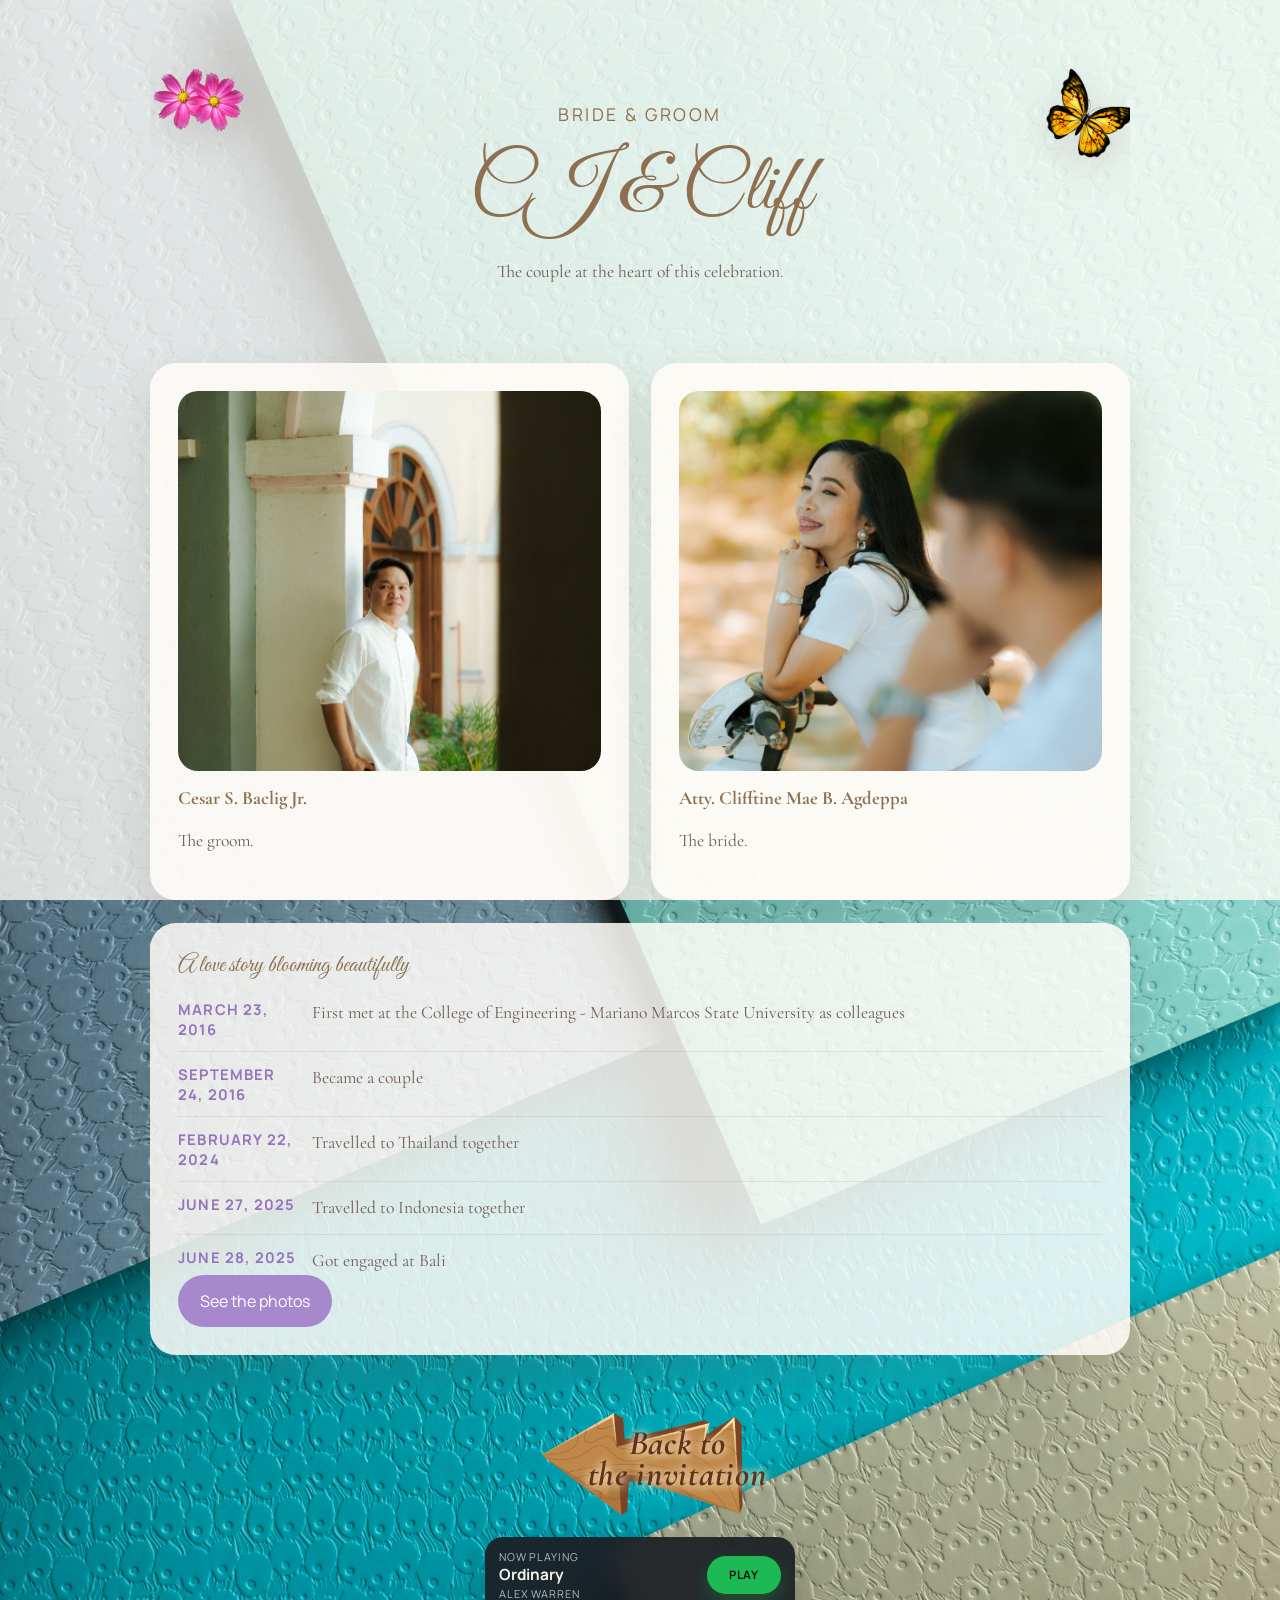
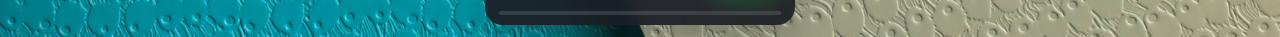
==== commit 3f21cbf0: "Add files via upload" ====
--- a/couple.html
+++ b/couple.html
@@ -1,4 +1,4 @@
-<!DOCTYPE html>
+﻿<!DOCTYPE html>
 <html lang="en">
 <head>
     <meta charset="utf-8">
@@ -7,7 +7,7 @@
     <link rel="preconnect" href="https://fonts.googleapis.com">
     <link rel="preconnect" href="https://fonts.gstatic.com" crossorigin>
     <link href="https://fonts.googleapis.com/css2?family=Cormorant+Garamond:wght@400;500;600;700&family=Great+Vibes&family=Manrope:wght@400;500;600;700&display=swap" rel="stylesheet">
-    <link href="css/style.css?v=20260424n" rel="stylesheet">
+    <link href="css/style.css?v=20260424p" rel="stylesheet">
 </head>
 <body class="subpage">
     <main class="page-wrap">
@@ -48,8 +48,10 @@
             <a class="back-link" href="index.html#scrapbook">Back to the invitation</a>
         </section>
     </main>
-    <script src="js/main.js?v=20260424o"></script>
+    <script src="js/main.js?v=20260424q"></script>
 </body>
 </html>
 
 
+
+
--- a/css/style.css
+++ b/css/style.css
@@ -1,4 +1,4 @@
-:root {
+﻿:root {
     --paper: #fdf8f1;
     --paper-soft: rgba(255, 252, 247, 0.86);
     --rose: #d69dc3;
@@ -1206,6 +1206,10 @@
     cursor: zoom-in;
 }
 
+.memory-shot {
+    cursor: zoom-in;
+}
+
 .memory-lightbox-open {
     overflow: hidden;
 }
@@ -1227,6 +1231,20 @@
 .memory-lightbox.is-open {
     opacity: 1;
     pointer-events: auto;
+}
+
+.memory-lightbox.is-loading .memory-lightbox__dialog::after {
+    content: "Loading photo...";
+    position: absolute;
+    inset: auto 18px 18px;
+    padding: 8px 12px;
+    border-radius: 999px;
+    background: rgba(40, 22, 18, 0.72);
+    color: #fff7ef;
+    font-family: "Manrope", sans-serif;
+    font-size: 0.72rem;
+    letter-spacing: 0.06em;
+    text-transform: uppercase;
 }
 
 .memory-lightbox__dialog {
@@ -1277,6 +1295,7 @@
 }
 
 .memory-lightbox__close:focus-visible,
+.memory-shot:focus-visible,
 .memory-shot img:focus-visible {
     outline: 3px solid rgba(242, 225, 138, 0.95);
     outline-offset: 4px;
@@ -2683,3 +2702,133 @@
         right: 8px;
     }
 }
+
+@media (max-width: 767px) {
+    .flower-a,
+    .flower-c,
+    .flower-d,
+    .butterfly-a,
+    .butterfly-b,
+    .sticker-2,
+    .sticker-4,
+    .sticker-5,
+    .sticker-6,
+    .sticker-7,
+    .page-decor-right {
+        display: none !important;
+    }
+
+    .flower-b {
+        top: 4px;
+        right: -10px;
+        width: 72px;
+        opacity: 0.86;
+    }
+
+    .sticker-1 {
+        top: 88px;
+        right: -6px;
+        width: 50px;
+        opacity: 0.76;
+    }
+
+    .sticker-3 {
+        top: 442px;
+        right: -4px;
+        width: 34px;
+        opacity: 0.74;
+    }
+
+    .page-decor-left {
+        top: 0;
+        left: -8px;
+        width: 60px;
+        opacity: 0.78;
+    }
+
+    .scrapbook {
+        max-width: 100%;
+        overflow: hidden;
+    }
+
+    .feature-photo-card {
+        width: min(100%, 340px);
+        max-width: 100%;
+    }
+
+    .feature-photo-card img {
+        width: 100%;
+        max-height: min(58vh, 420px);
+        aspect-ratio: auto;
+        object-fit: contain;
+        background: #f7f0ea;
+    }
+
+    .portrait-card {
+        width: min(100%, 320px);
+        max-width: 100%;
+    }
+
+    .portrait-card img {
+        max-height: min(52vh, 320px);
+    }
+
+    .memory-lightbox {
+        padding: 12px;
+    }
+
+    .memory-lightbox__dialog {
+        width: min(100%, 560px);
+        max-height: 92vh;
+        padding: 58px 10px 64px;
+    }
+
+    .memory-lightbox__image {
+        width: 100%;
+        max-width: 100%;
+        max-height: calc(92vh - 122px);
+        object-fit: contain;
+    }
+
+    .memory-lightbox__close {
+        top: 8px;
+        right: 8px;
+    }
+
+    .memory-lightbox__nav {
+        top: auto;
+        bottom: 10px;
+        transform: none;
+    }
+
+    .memory-lightbox__nav:hover {
+        transform: scale(1.04);
+    }
+
+    .memory-lightbox__nav--prev {
+        left: 10px;
+    }
+
+    .memory-lightbox__nav--next {
+        right: 10px;
+    }
+}
+
+@media (max-width: 560px) {
+    .flower-b,
+    .sticker-1,
+    .sticker-3,
+    .page-decor-left {
+        display: none !important;
+    }
+
+    .feature-photo-card,
+    .portrait-card {
+        width: 100%;
+    }
+
+    .memory-lightbox__dialog {
+        padding-left: 8px;
+        padding-right: 8px;
+    }
+}
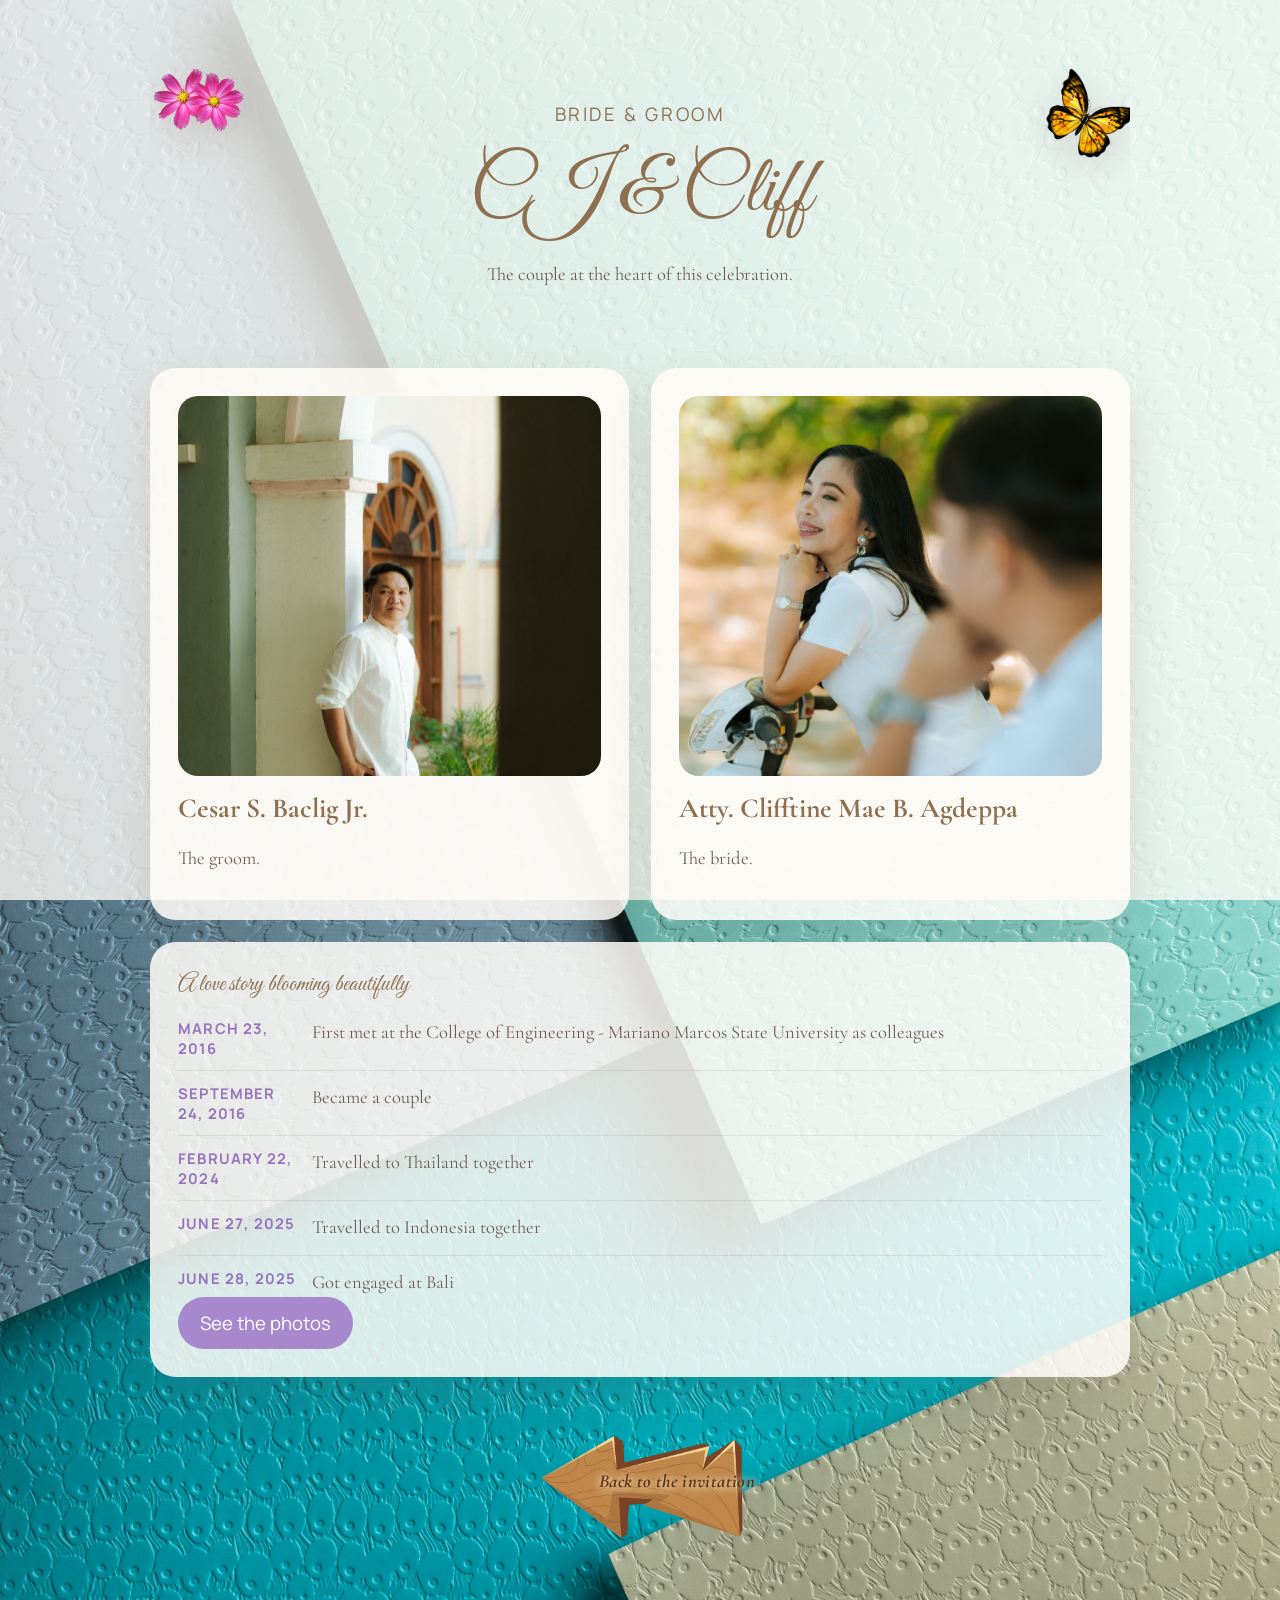
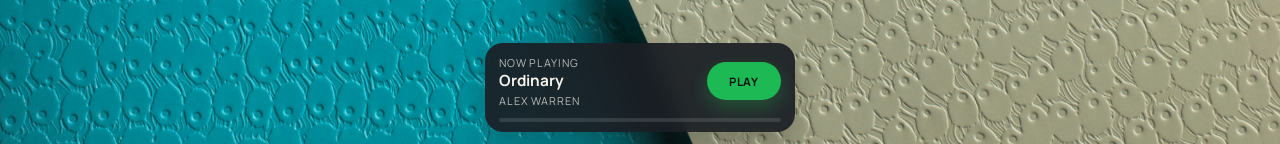
==== commit f583ba0a: "Add files via upload" ====
--- a/couple.html
+++ b/couple.html
@@ -7,7 +7,7 @@
     <link rel="preconnect" href="https://fonts.googleapis.com">
     <link rel="preconnect" href="https://fonts.gstatic.com" crossorigin>
     <link href="https://fonts.googleapis.com/css2?family=Cormorant+Garamond:wght@400;500;600;700&family=Great+Vibes&family=Manrope:wght@400;500;600;700&display=swap" rel="stylesheet">
-    <link href="css/style.css?v=20260424p" rel="stylesheet">
+    <link href="css/style.css?v=20260424ah" rel="stylesheet">
 </head>
 <body class="subpage">
     <main class="page-wrap">
@@ -55,3 +55,6 @@
 
 
 
+
+
+
--- a/css/style.css
+++ b/css/style.css
@@ -2832,3 +2832,1756 @@
         padding-right: 8px;
     }
 }
+
+@media (max-width: 767px) {
+    .page-wrap {
+        padding: 14px 8px 30px;
+    }
+
+    .page-hero,
+    .gallery-page .page-hero {
+        padding: 20px 10px 12px;
+    }
+
+    .page-hero h1,
+    .paper-card h2 {
+        font-size: 1.9rem;
+    }
+
+    .paper-card h3 {
+        font-size: 1.28rem;
+    }
+
+    .eyebrow {
+        font-size: 0.62rem;
+        letter-spacing: 0.11em;
+    }
+
+    .page-hero p,
+    .paper-card p,
+    .timeline-list span,
+    .artistic-timeline p {
+        font-size: 0.82rem;
+        line-height: 1.5;
+    }
+
+    .page-content {
+        gap: 16px;
+    }
+
+    .paper-card {
+        padding: 14px 12px;
+        border-radius: 14px;
+    }
+
+    .feature-photo-card {
+        width: min(100%, 300px);
+        padding: 6px;
+        border-radius: 16px;
+    }
+
+    .feature-photo-card img {
+        max-height: min(46vh, 320px);
+        border-radius: 12px;
+    }
+
+    .portrait-card {
+        width: min(100%, 280px);
+        padding: 8px 8px 12px;
+        border-radius: 16px;
+    }
+
+    .portrait-card img {
+        max-height: min(44vh, 260px);
+        margin-bottom: 10px;
+        border-radius: 10px;
+    }
+
+    .info-grid,
+    .portrait-grid,
+    .three-up,
+    .gallery-grid {
+        gap: 14px;
+    }
+
+    .timeline-list div,
+    .artistic-timeline div {
+        padding: 12px;
+        border-radius: 14px;
+    }
+
+    .memory-board {
+        padding: 14px 10px 16px;
+        border-radius: 20px;
+    }
+
+    .memory-board__intro {
+        padding: 12px 10px;
+        margin-bottom: 14px;
+        border-radius: 14px;
+    }
+
+    .memory-shot {
+        padding: 7px 7px 9px;
+        border-radius: 10px;
+    }
+}
+
+@media (max-width: 560px) {
+    .page-wrap {
+        padding: 12px 7px 26px;
+    }
+
+    .page-hero,
+    .gallery-page .page-hero {
+        padding: 16px 8px 10px;
+    }
+
+    .page-hero h1,
+    .paper-card h2 {
+        font-size: 1.7rem;
+    }
+
+    .paper-card h3 {
+        font-size: 1.16rem;
+    }
+
+    .page-hero p,
+    .paper-card p,
+    .timeline-list span,
+    .artistic-timeline p {
+        font-size: 0.78rem;
+    }
+
+    .feature-photo-card {
+        width: min(100%, 260px);
+    }
+
+    .feature-photo-card img {
+        max-height: min(40vh, 260px);
+    }
+
+    .portrait-card {
+        width: min(100%, 250px);
+    }
+
+    .portrait-card img {
+        max-height: min(38vh, 220px);
+    }
+}
+
+@media (max-width: 767px) {
+    .flower-a,
+    .flower-b,
+    .butterfly-a,
+    .page-decor-left {
+        display: block !important;
+    }
+
+    .flower-a {
+        top: 56px;
+        left: -10px;
+        width: 54px;
+        opacity: 0.7;
+    }
+
+    .flower-b {
+        top: 2px;
+        right: -8px;
+        width: 58px;
+        opacity: 0.72;
+    }
+
+    .butterfly-a {
+        top: 156px;
+        left: 2px;
+        width: 40px;
+        opacity: 0.74;
+    }
+
+    .page-decor-left {
+        top: 4px;
+        left: -6px;
+        width: 44px;
+        opacity: 0.66;
+    }
+}
+
+@media (max-width: 560px) {
+    .flower-a,
+    .flower-b,
+    .butterfly-a,
+    .page-decor-left {
+        display: block !important;
+    }
+
+    .flower-a {
+        top: 48px;
+        left: -8px;
+        width: 46px;
+        opacity: 0.64;
+    }
+
+    .flower-b {
+        top: 2px;
+        right: -8px;
+        width: 50px;
+        opacity: 0.66;
+    }
+
+    .butterfly-a {
+        top: 138px;
+        left: 0;
+        width: 34px;
+        opacity: 0.68;
+    }
+
+    .page-decor-left {
+        top: 6px;
+        left: -4px;
+        width: 38px;
+        opacity: 0.6;
+    }
+}
+
+@media (max-width: 767px) {
+    body.landing .envelope-stage {
+        padding: 14px 10px 22px;
+        gap: 6px;
+    }
+
+    body.landing .intro-copy {
+        max-width: 280px;
+    }
+
+    body.landing .intro-copy h1 {
+        font-size: 1.78rem;
+        margin-bottom: 4px;
+    }
+
+    body.landing .intro-copy p,
+    body.landing .eyebrow {
+        font-size: 0.76rem;
+    }
+
+    body.landing .envelope {
+        width: min(280px, 80vw);
+        height: 220px;
+        margin-top: 2px;
+    }
+
+    body.landing .envelope-art img {
+        max-width: 280px;
+    }
+
+    body.landing .envelope-burst {
+        bottom: 76px;
+        width: 176px;
+        height: 110px;
+    }
+
+    body.landing .envelope-message {
+        top: 128px;
+        font-size: 1rem;
+    }
+
+    body.landing .scrapbook {
+        max-width: 320px;
+        gap: 7px;
+        padding: 6px 6px 12px;
+        transform: scale(0.9);
+        transform-origin: top center;
+        margin: 0 auto -48px;
+    }
+
+    body.landing .card-note {
+        padding: 8px 7px;
+    }
+
+    body.landing .card-note p {
+        font-size: 0.8rem;
+    }
+
+    body.landing .card-note h2 {
+        font-size: 1.18rem;
+    }
+
+    body.landing .card-note span,
+    body.landing .photo-card__copy span,
+    body.landing .circle-card span,
+    body.landing .rsvp-card span,
+    body.landing .entourage-card span,
+    body.landing .polaroid span {
+        font-size: 0.58rem;
+    }
+
+    body.landing .photo-card {
+        height: auto;
+    }
+
+    body.landing .photo-card__copy strong {
+        font-size: 1.12rem;
+    }
+
+    body.landing .circle-card {
+        width: min(118px, 100%);
+        height: 118px;
+        min-height: 118px;
+    }
+
+    body.landing .circle-card strong {
+        font-size: 1.2rem;
+    }
+
+    body.landing .rsvp-card {
+        min-height: 118px;
+    }
+
+    body.landing .rsvp-card strong {
+        font-size: 1.26rem;
+    }
+
+    body.landing .entourage-card strong {
+        font-size: 1.22rem;
+    }
+
+    body.landing .polaroid,
+    body.landing .polaroid-three {
+        width: min(120px, 100%);
+        max-width: 120px;
+    }
+
+    body.landing .polaroid img {
+        min-height: 72px;
+    }
+}
+
+@media (max-width: 560px) {
+    body.landing .intro-copy {
+        max-width: 250px;
+    }
+
+    body.landing .intro-copy h1 {
+        font-size: 1.58rem;
+    }
+
+    body.landing .envelope {
+        width: min(248px, 76vw);
+        height: 196px;
+    }
+
+    body.landing .envelope-art img {
+        max-width: 248px;
+    }
+
+    body.landing .envelope-burst {
+        bottom: 66px;
+        width: 154px;
+        height: 96px;
+    }
+
+    body.landing .envelope-message {
+        top: 114px;
+        font-size: 0.92rem;
+    }
+
+    body.landing .scrapbook {
+        max-width: 292px;
+        transform: scale(0.84);
+        margin-bottom: -58px;
+    }
+
+    body.landing .circle-card {
+        width: min(108px, 100%);
+        height: 108px;
+        min-height: 108px;
+    }
+
+    body.landing .rsvp-card,
+    body.landing .entourage-card {
+        min-height: 108px;
+    }
+
+    body.landing .polaroid,
+    body.landing .polaroid-three {
+        width: min(108px, 100%);
+        max-width: 108px;
+    }
+}
+
+@media (max-width: 767px) {
+    body.landing .scrapbook {
+        display: grid;
+        grid-template-columns: 1fr 0.92fr;
+        max-width: 338px;
+        gap: 8px 10px;
+        padding: 8px 7px 14px;
+        transform: scale(0.9);
+        transform-origin: top center;
+        margin: 0 auto -44px;
+        overflow: visible;
+    }
+
+    body.landing .card-note,
+    body.landing .photo-card,
+    body.landing .circle-card,
+    body.landing .rsvp-card,
+    body.landing .entourage-card,
+    body.landing .polaroid,
+    body.landing .polaroid-three {
+        justify-self: stretch;
+    }
+
+    body.landing .card-note {
+        grid-column: 1 / -1;
+        transform: rotate(-1.5deg) !important;
+    }
+
+    body.landing .photo-card {
+        grid-column: 1 / -1;
+        transform: rotate(-2.4deg) !important;
+    }
+
+    body.landing .circle-card {
+        grid-column: 1;
+        width: 112px;
+        height: 112px;
+        min-height: 112px;
+        justify-self: start;
+        margin-left: 6px;
+        transform: rotate(-5deg) !important;
+    }
+
+    body.landing .rsvp-card {
+        grid-column: 2;
+        width: 120px;
+        min-height: 118px;
+        justify-self: end;
+        margin-right: 4px;
+        transform: rotate(5deg) !important;
+    }
+
+    body.landing .entourage-card {
+        grid-column: 1 / -1;
+        width: calc(100% - 14px);
+        justify-self: center;
+        transform: rotate(-3deg) !important;
+    }
+
+    body.landing .polaroid-one {
+        grid-column: 1;
+        width: 112px;
+        max-width: 112px;
+        justify-self: start;
+        margin-left: 2px;
+        transform: rotate(7deg) !important;
+    }
+
+    body.landing .polaroid-two {
+        grid-column: 2;
+        width: 112px;
+        max-width: 112px;
+        justify-self: end;
+        margin-right: 2px;
+        transform: rotate(-6deg) !important;
+    }
+
+    body.landing .polaroid-three {
+        grid-column: 1 / -1;
+        width: 124px;
+        max-width: 124px;
+        justify-self: end;
+        margin-right: 10px;
+        transform: rotate(4deg) !important;
+    }
+}
+
+@media (max-width: 560px) {
+    body.landing .scrapbook {
+        grid-template-columns: 1fr 0.9fr;
+        max-width: 306px;
+        gap: 7px 8px;
+        transform: scale(0.85);
+        margin-bottom: -56px;
+    }
+
+    body.landing .circle-card {
+        width: 104px;
+        height: 104px;
+        min-height: 104px;
+        margin-left: 4px;
+    }
+
+    body.landing .rsvp-card {
+        width: 112px;
+        min-height: 108px;
+        margin-right: 2px;
+    }
+
+    body.landing .entourage-card {
+        width: calc(100% - 10px);
+    }
+
+    body.landing .polaroid-one,
+    body.landing .polaroid-two {
+        width: 102px;
+        max-width: 102px;
+    }
+
+    body.landing .polaroid-three {
+        width: 116px;
+        max-width: 116px;
+        margin-right: 6px;
+    }
+}
+
+@media (max-width: 767px) {
+    body.landing .scrapbook {
+        display: grid;
+        grid-template-columns: repeat(6, minmax(0, 1fr));
+        max-width: 344px;
+        gap: 8px 8px;
+        padding: 8px 8px 16px;
+        transform: scale(0.9);
+        transform-origin: top center;
+        margin: 0 auto -42px;
+        overflow: visible;
+        align-items: start;
+    }
+
+    body.landing .card-note {
+        grid-column: 1 / 7;
+        transform: rotate(-2deg) translateX(-3px) !important;
+    }
+
+    body.landing .photo-card {
+        grid-column: 1 / 7;
+        transform: rotate(-2.8deg) translateX(3px) !important;
+    }
+
+    body.landing .circle-card {
+        grid-column: 1 / 4;
+        width: 100%;
+        max-width: 118px;
+        height: 114px;
+        min-height: 114px;
+        justify-self: start;
+        margin-left: 4px;
+        transform: rotate(-6deg) translateY(4px) !important;
+    }
+
+    body.landing .rsvp-card {
+        grid-column: 4 / 7;
+        width: 100%;
+        max-width: 120px;
+        min-height: 114px;
+        justify-self: end;
+        margin-right: 2px;
+        transform: rotate(6deg) translateY(-2px) !important;
+    }
+
+    body.landing .entourage-card {
+        grid-column: 1 / 7;
+        width: calc(100% - 10px);
+        justify-self: center;
+        transform: rotate(-3deg) translateY(-2px) !important;
+    }
+
+    body.landing .polaroid-one,
+    body.landing .polaroid-two,
+    body.landing .polaroid-three {
+        width: 100%;
+        max-width: none;
+        min-width: 0;
+    }
+
+    body.landing .polaroid-one {
+        grid-column: 1 / 3;
+        justify-self: start;
+        transform: rotate(8deg) translate(1px, 4px) !important;
+    }
+
+    body.landing .polaroid-two {
+        grid-column: 3 / 5;
+        justify-self: center;
+        transform: rotate(-7deg) translateY(-4px) !important;
+    }
+
+    body.landing .polaroid-three {
+        grid-column: 5 / 7;
+        justify-self: end;
+        transform: rotate(5deg) translate(-2px, 6px) !important;
+    }
+
+    body.landing .polaroid {
+        padding: 6px 6px 8px;
+    }
+
+    body.landing .polaroid img {
+        min-height: 68px;
+        height: 68px;
+        object-fit: cover;
+    }
+}
+
+@media (max-width: 560px) {
+    body.landing .scrapbook {
+        max-width: 314px;
+        gap: 7px 7px;
+        transform: scale(0.85);
+        margin-bottom: -54px;
+    }
+
+    body.landing .circle-card {
+        max-width: 108px;
+        height: 104px;
+        min-height: 104px;
+        margin-left: 2px;
+    }
+
+    body.landing .rsvp-card {
+        max-width: 110px;
+        min-height: 104px;
+    }
+
+    body.landing .entourage-card {
+        width: calc(100% - 8px);
+    }
+
+    body.landing .polaroid {
+        padding: 5px 5px 7px;
+    }
+
+    body.landing .polaroid img {
+        min-height: 60px;
+        height: 60px;
+    }
+}
+
+@media (max-width: 767px) {
+    body.landing .countdown-wrap {
+        grid-column: 1 / 7;
+        width: 100%;
+        max-width: 100%;
+        justify-self: stretch;
+        margin: 0 0 14px;
+        transform: none !important;
+    }
+
+    body.landing .countdown-board {
+        width: 100%;
+    }
+}
+
+@media (max-width: 560px) {
+    body.landing .countdown-wrap {
+        margin-bottom: 12px;
+    }
+}
+
+@media (max-width: 767px) {
+    body.landing .envelope-stage {
+        padding: 18px 12px 28px;
+    }
+
+    body.landing .intro-copy {
+        max-width: 320px;
+    }
+
+    body.landing .intro-copy h1 {
+        font-size: 2rem;
+    }
+
+    body.landing .envelope {
+        width: min(320px, 88vw);
+        height: 248px;
+    }
+
+    body.landing .envelope-art img {
+        max-width: 320px;
+    }
+
+    body.landing .envelope-burst {
+        bottom: 86px;
+        width: 198px;
+        height: 122px;
+    }
+
+    body.landing .envelope-message {
+        top: 142px;
+        font-size: 1.08rem;
+    }
+
+    body.landing .scrapbook {
+        max-width: 374px;
+        gap: 9px 9px;
+        padding: 10px 10px 18px;
+        transform: none;
+        margin: 0 auto 24px;
+    }
+
+    body.landing .circle-card {
+        max-width: 132px;
+        height: 126px;
+        min-height: 126px;
+    }
+
+    body.landing .rsvp-card {
+        max-width: 134px;
+        min-height: 126px;
+    }
+
+    body.landing .polaroid img {
+        min-height: 78px;
+        height: 78px;
+    }
+}
+
+@media (max-width: 560px) {
+    body.landing .intro-copy {
+        max-width: 290px;
+    }
+
+    body.landing .intro-copy h1 {
+        font-size: 1.82rem;
+    }
+
+    body.landing .envelope {
+        width: min(292px, 84vw);
+        height: 228px;
+    }
+
+    body.landing .envelope-art img {
+        max-width: 292px;
+    }
+
+    body.landing .envelope-burst {
+        bottom: 78px;
+        width: 182px;
+        height: 112px;
+    }
+
+    body.landing .envelope-message {
+        top: 132px;
+        font-size: 1rem;
+    }
+
+    body.landing .scrapbook {
+        max-width: 334px;
+        gap: 8px;
+        padding: 8px 8px 16px;
+        transform: none;
+        margin-bottom: 18px;
+    }
+
+    body.landing .circle-card {
+        max-width: 118px;
+        height: 114px;
+        min-height: 114px;
+    }
+
+    body.landing .rsvp-card {
+        max-width: 120px;
+        min-height: 114px;
+    }
+
+    body.landing .entourage-card {
+        width: calc(100% - 6px);
+    }
+
+    body.landing .polaroid img {
+        min-height: 70px;
+        height: 70px;
+    }
+}
+
+@media (max-width: 900px) and (min-width: 641px) {
+    .gallery-page .memory-wall {
+        column-count: 3;
+        column-gap: 12px;
+    }
+
+    .gallery-page .memory-shot,
+    .gallery-page .memory-wall .memory-shot.reveal-on-scroll,
+    .gallery-page .memory-wall .memory-shot.reveal-on-scroll.is-visible {
+        transform: rotate(var(--gallery-rotate, 0deg));
+    }
+
+    .gallery-page .memory-shot:nth-child(5n + 1) { --gallery-rotate: -2.4deg; }
+    .gallery-page .memory-shot:nth-child(5n + 2) { --gallery-rotate: 1.8deg; }
+    .gallery-page .memory-shot:nth-child(5n + 3) { --gallery-rotate: -1.2deg; }
+    .gallery-page .memory-shot:nth-child(5n + 4) { --gallery-rotate: 2.2deg; }
+    .gallery-page .memory-shot:nth-child(5n + 5) { --gallery-rotate: -1.7deg; }
+
+    .gallery-page .memory-shot:hover {
+        transform: translateY(-2px) rotate(var(--gallery-rotate, 0deg));
+    }
+}
+
+@media (max-width: 640px) {
+    .gallery-page .memory-wall {
+        column-count: 2;
+        column-gap: 10px;
+    }
+
+    .gallery-page .memory-shot {
+        margin-bottom: 10px;
+        padding: 7px 7px 9px;
+        border-radius: 12px;
+        --gallery-rotate: 0deg;
+    }
+
+    .gallery-page .memory-shot,
+    .gallery-page .memory-wall .memory-shot.reveal-on-scroll,
+    .gallery-page .memory-wall .memory-shot.reveal-on-scroll.is-visible {
+        transform: rotate(var(--gallery-rotate, 0deg));
+    }
+
+    .gallery-page .memory-shot:nth-child(4n + 1) { --gallery-rotate: -2deg; }
+    .gallery-page .memory-shot:nth-child(4n + 2) { --gallery-rotate: 1.6deg; }
+    .gallery-page .memory-shot:nth-child(4n + 3) { --gallery-rotate: -1.1deg; }
+    .gallery-page .memory-shot:nth-child(4n + 4) { --gallery-rotate: 2deg; }
+
+    .gallery-page .memory-shot:hover {
+        transform: translateY(-2px) rotate(var(--gallery-rotate, 0deg));
+    }
+
+    .gallery-page .memory-shot img {
+        border-radius: 9px;
+    }
+}
+
+@media (max-width: 420px) {
+    .gallery-page .memory-wall {
+        column-count: 2;
+        column-gap: 8px;
+    }
+
+    .gallery-page .memory-shot {
+        margin-bottom: 8px;
+        padding: 6px 6px 8px;
+    }
+}
+
+@media (max-width: 767px) {
+    .memory-lightbox {
+        padding: 8px;
+        align-items: center;
+        justify-content: center;
+    }
+
+    .memory-lightbox__dialog {
+        display: grid;
+        place-items: center;
+        width: min(100%, 560px);
+        height: min(calc(100dvh - 16px), 100%);
+        max-height: calc(100dvh - 16px);
+        padding: 54px 8px 56px;
+        overflow: hidden;
+    }
+
+    .memory-lightbox__image {
+        width: auto;
+        height: auto;
+        max-width: min(100%, calc(100vw - 44px));
+        max-height: calc(100dvh - 126px);
+        margin: 0 auto;
+        object-fit: contain;
+    }
+
+    .memory-lightbox__close {
+        top: 6px;
+        right: 6px;
+    }
+
+    .memory-lightbox__nav {
+        bottom: 6px;
+    }
+}
+
+@media (max-width: 560px) {
+    .memory-lightbox {
+        padding: 6px;
+    }
+
+    .memory-lightbox__dialog {
+        height: min(calc(100dvh - 12px), 100%);
+        max-height: calc(100dvh - 12px);
+        padding: 50px 6px 52px;
+    }
+
+    .memory-lightbox__image {
+        max-width: calc(100vw - 32px);
+        max-height: calc(100dvh - 116px);
+    }
+}
+
+@media (max-width: 767px) {
+    body.landing .flower-a,
+    body.landing .flower-b,
+    body.landing .flower-c,
+    body.landing .flower-d,
+    body.landing .butterfly-a,
+    body.landing .butterfly-b {
+        display: block !important;
+    }
+
+    body.landing .flower-a {
+        top: 34px;
+        left: -10px;
+        width: 62px;
+        opacity: 0.78;
+    }
+
+    body.landing .flower-b {
+        top: -4px;
+        right: -8px;
+        width: 72px;
+        opacity: 0.82;
+    }
+
+    body.landing .flower-c {
+        top: 94px;
+        right: 6px;
+        bottom: auto;
+        width: 58px;
+        opacity: 0.72;
+    }
+
+    body.landing .flower-d {
+        top: 168px;
+        left: -8px;
+        bottom: auto;
+        width: 60px;
+        opacity: 0.7;
+    }
+
+    body.landing .butterfly-a {
+        top: 118px;
+        left: 12px;
+        width: 44px;
+        opacity: 0.76;
+    }
+
+    body.landing .butterfly-b {
+        top: 54px;
+        right: 22px;
+        left: auto;
+        bottom: auto;
+        width: 38px;
+        opacity: 0.72;
+    }
+
+    body.landing .envelope-burst {
+        bottom: 88px;
+        width: 214px;
+        height: 136px;
+    }
+
+    body.landing .envelope-bloom--center {
+        left: 50px;
+        bottom: 16px;
+        width: 108px;
+    }
+
+    body.landing .envelope-bloom--left {
+        left: 0;
+        bottom: 20px;
+        width: 90px;
+    }
+
+    body.landing .envelope-bloom--right {
+        right: -2px;
+        bottom: 12px;
+        width: 96px;
+    }
+
+    body.landing .envelope-bloom--small-left {
+        left: 34px;
+        bottom: 84px;
+        width: 50px;
+    }
+
+    body.landing .envelope-bloom--small-right {
+        right: 30px;
+        bottom: 80px;
+        width: 46px;
+    }
+
+    body.landing .envelope.open .envelope-bloom--center {
+        transform: translateY(-34px) scale(1) rotate(-2deg);
+    }
+
+    body.landing .envelope.open .envelope-bloom--left {
+        transform: translate(-14px, -58px) scale(1) rotate(-11deg);
+    }
+
+    body.landing .envelope.open .envelope-bloom--right {
+        transform: translate(10px, -52px) scale(1) rotate(12deg);
+    }
+
+    body.landing .envelope.open .envelope-bloom--small-left {
+        transform: translate(-12px, -86px) scale(1) rotate(-14deg);
+    }
+
+    body.landing .envelope.open .envelope-bloom--small-right {
+        transform: translate(14px, -82px) scale(1) rotate(14deg);
+    }
+}
+
+@media (max-width: 560px) {
+    body.landing .flower-a {
+        top: 28px;
+        width: 54px;
+    }
+
+    body.landing .flower-b {
+        top: -2px;
+        width: 62px;
+    }
+
+    body.landing .flower-c {
+        top: 88px;
+        right: 4px;
+        width: 50px;
+    }
+
+    body.landing .flower-d {
+        top: 154px;
+        width: 52px;
+    }
+
+    body.landing .butterfly-a {
+        top: 108px;
+        left: 8px;
+        width: 38px;
+    }
+
+    body.landing .butterfly-b {
+        top: 48px;
+        right: 16px;
+        width: 32px;
+    }
+
+    body.landing .envelope-burst {
+        bottom: 78px;
+        width: 192px;
+        height: 122px;
+    }
+
+    body.landing .envelope-bloom--center {
+        left: 46px;
+        width: 96px;
+    }
+
+    body.landing .envelope-bloom--left {
+        width: 80px;
+    }
+
+    body.landing .envelope-bloom--right {
+        width: 86px;
+    }
+
+    body.landing .envelope-bloom--small-left,
+    body.landing .envelope-bloom--small-right {
+        width: 42px;
+    }
+}
+
+.dress-code-page .page-content {
+    gap: 26px;
+}
+
+.dress-code-poster {
+    position: relative;
+    max-width: 760px;
+    margin: 0 auto;
+    padding: 30px 28px 36px;
+    border-radius: 34px;
+    background:
+        linear-gradient(180deg, rgba(255,255,255,0.78), rgba(254, 249, 240, 0.92)),
+        repeating-linear-gradient(90deg, rgba(193, 176, 151, 0.1) 0 1px, transparent 1px 88px),
+        linear-gradient(90deg, rgba(255, 255, 255, 0.22), rgba(247, 238, 225, 0.16));
+    box-shadow: var(--shadow);
+    overflow: hidden;
+}
+
+.dress-code-poster::before,
+.dress-code-poster::after {
+    content: "";
+    position: absolute;
+    inset: 0;
+    pointer-events: none;
+}
+
+.dress-code-poster::before {
+    background:
+        radial-gradient(circle at top center, rgba(255,255,255,0.94), transparent 30%),
+        radial-gradient(circle at 12% 18%, rgba(247, 215, 164, 0.22), transparent 18%),
+        radial-gradient(circle at 84% 16%, rgba(194, 208, 241, 0.24), transparent 16%);
+}
+
+.dress-code-poster::after {
+    inset: 12px;
+    border-radius: 26px;
+    border: 1px solid rgba(182, 152, 102, 0.16);
+}
+
+.dress-code-poster__peek {
+    display: flex;
+    justify-content: center;
+    gap: 28px;
+    margin: -72px auto 8px;
+    opacity: 0.72;
+}
+
+.dress-code-block {
+    position: relative;
+    z-index: 1;
+    text-align: center;
+}
+
+.dress-code-block + .dress-code-block {
+    margin-top: 18px;
+}
+
+.dress-code-block__eyebrow {
+    margin: 0 0 8px;
+    font-family: "Manrope", sans-serif;
+    font-size: 0.72rem;
+    letter-spacing: 0.18em;
+    text-transform: uppercase;
+    color: #ba9c62;
+}
+
+.dress-code-block h2 {
+    margin: 0 0 8px;
+    font-family: "Cormorant Garamond", serif;
+    font-size: 2.3rem;
+    font-weight: 600;
+    letter-spacing: 0.08em;
+    text-transform: uppercase;
+    color: #ac8a4d;
+}
+
+.dress-code-block__copy,
+.dress-code-block__note {
+    max-width: 640px;
+    margin: 0 auto;
+    font-size: 1.08rem;
+    line-height: 1.45;
+    color: #63524a;
+}
+
+.dress-code-block__note {
+    max-width: 610px;
+}
+
+.dress-code-block--guests {
+    margin-top: 20px;
+}
+
+.dress-code-palette {
+    display: flex;
+    justify-content: center;
+    flex-wrap: wrap;
+    gap: 14px;
+    margin: 18px 0 22px;
+}
+
+.dress-code-palette__swatch {
+    width: 48px;
+    height: 48px;
+    border-radius: 50%;
+    border: 5px solid rgba(255,255,255,0.88);
+    box-shadow: 0 10px 18px rgba(100, 78, 62, 0.12);
+}
+
+.dress-code-palette__swatch--beige { background: #cbb58e; }
+.dress-code-palette__swatch--lavender { background: #b597df; }
+.dress-code-palette__swatch--pink { background: #f3b7d1; }
+.dress-code-palette__swatch--blue { background: #9bb9d2; }
+.dress-code-palette__swatch--mint { background: #75deb3; }
+.dress-code-palette__swatch--yellow { background: #fff27a; }
+
+.dress-code-cast {
+    display: flex;
+    justify-content: center;
+    align-items: end;
+    gap: 26px;
+    flex-wrap: wrap;
+    margin-top: 18px;
+}
+
+.style-figure {
+    position: relative;
+    width: 112px;
+    height: 202px;
+    flex: 0 0 auto;
+}
+
+.style-figure--mini {
+    width: 72px;
+    height: 128px;
+}
+
+.style-figure__head,
+.style-figure__hair,
+.style-figure__torso,
+.style-figure__lower {
+    position: absolute;
+    left: 50%;
+    transform: translateX(-50%);
+}
+
+.style-figure__head {
+    top: 12px;
+    width: 28px;
+    height: 32px;
+    border-radius: 46% 46% 42% 42%;
+    background: #f7d6c2;
+    z-index: 3;
+}
+
+.style-figure__hair {
+    top: 7px;
+    width: 38px;
+    height: 42px;
+    border-radius: 48% 48% 46% 46%;
+    background: #372822;
+    z-index: 2;
+}
+
+.style-figure__torso {
+    top: 42px;
+    width: 38px;
+    height: 44px;
+    z-index: 2;
+}
+
+.style-figure__lower {
+    top: 76px;
+    z-index: 1;
+}
+
+.style-figure--dress .style-figure__torso {
+    border-radius: 32px 32px 12px 12px;
+}
+
+.style-figure--dress .style-figure__lower {
+    width: 78px;
+    height: 106px;
+    clip-path: polygon(20% 0, 80% 0, 98% 100%, 2% 100%);
+    border-radius: 12px 12px 20px 20px;
+}
+
+.style-figure--dress::before,
+.style-figure--dress::after {
+    content: "";
+    position: absolute;
+    top: 60px;
+    width: 18px;
+    height: 78px;
+    border-radius: 18px;
+    opacity: 0.82;
+}
+
+.style-figure--dress::before {
+    left: 13px;
+    transform: rotate(16deg);
+}
+
+.style-figure--dress::after {
+    right: 13px;
+    transform: rotate(-18deg);
+}
+
+.style-figure--suit .style-figure__torso,
+.style-figure--guest-suit .style-figure__torso {
+    width: 46px;
+    height: 64px;
+    border-radius: 10px 10px 18px 18px;
+}
+
+.style-figure--suit .style-figure__lower,
+.style-figure--guest-suit .style-figure__lower {
+    top: 98px;
+    width: 44px;
+    height: 88px;
+    background:
+        linear-gradient(90deg, transparent 0 45%, rgba(49, 39, 31, 0.2) 45% 55%, transparent 55% 100%);
+}
+
+.style-figure--suit .style-figure__lower::before,
+.style-figure--suit .style-figure__lower::after,
+.style-figure--guest-suit .style-figure__lower::before,
+.style-figure--guest-suit .style-figure__lower::after {
+    content: "";
+    position: absolute;
+    top: 0;
+    width: 16px;
+    height: 82px;
+    border-radius: 8px;
+}
+
+.style-figure--suit .style-figure__lower::before,
+.style-figure--guest-suit .style-figure__lower::before { left: 4px; }
+.style-figure--suit .style-figure__lower::after,
+.style-figure--guest-suit .style-figure__lower::after { right: 4px; }
+
+.style-figure--suit::before,
+.style-figure--suit::after,
+.style-figure--guest-suit::before,
+.style-figure--guest-suit::after {
+    content: "";
+    position: absolute;
+    top: 62px;
+    width: 12px;
+    height: 64px;
+    border-radius: 10px;
+    background: inherit;
+    opacity: 0.9;
+}
+
+.style-figure--suit::before,
+.style-figure--guest-suit::before { left: 20px; transform: rotate(10deg); }
+.style-figure--suit::after,
+.style-figure--guest-suit::after { right: 20px; transform: rotate(-10deg); }
+
+.style-figure--yellow .style-figure__torso,
+.style-figure--yellow .style-figure__lower,
+.style-figure--yellow::before,
+.style-figure--yellow::after {
+    background:
+        radial-gradient(circle at 30% 22%, rgba(255,255,255,0.36), transparent 14%),
+        linear-gradient(180deg, #fff4ad, #f1de77 68%, #ebd469);
+}
+
+.style-figure--floral .style-figure__torso,
+.style-figure--floral .style-figure__lower,
+.style-figure--floral::before,
+.style-figure--floral::after {
+    background:
+        radial-gradient(circle at 25% 30%, rgba(150, 113, 173, 0.3), transparent 12%),
+        radial-gradient(circle at 65% 58%, rgba(193, 153, 214, 0.28), transparent 14%),
+        linear-gradient(180deg, #fff9fb, #ebe2f3 56%, #d8cde7);
+}
+
+.style-figure--lavender .style-figure__torso,
+.style-figure--lavender .style-figure__lower,
+.style-figure--lavender::before,
+.style-figure--lavender::after {
+    background: linear-gradient(180deg, #d7c3ef, #bb9fe0 70%, #ab8fd1);
+}
+
+.style-figure--pink .style-figure__torso,
+.style-figure--pink .style-figure__lower,
+.style-figure--pink::before,
+.style-figure--pink::after {
+    background: linear-gradient(180deg, #ffd7ea, #f0aeca 72%, #e49dba);
+}
+
+.style-figure--yellow-fitted .style-figure__torso,
+.style-figure--yellow-fitted .style-figure__lower,
+.style-figure--yellow-fitted::before,
+.style-figure--yellow-fitted::after {
+    background: linear-gradient(180deg, #fff58e, #f7e96f 66%, #f0dc58);
+}
+
+.style-figure--yellow-fitted .style-figure__lower {
+    width: 62px;
+    clip-path: polygon(28% 0, 72% 0, 82% 100%, 18% 100%);
+}
+
+.style-figure--beige .style-figure__torso {
+    background:
+        linear-gradient(180deg, #d9cfbf, #c4b5a1);
+}
+
+.style-figure--beige .style-figure__lower::before,
+.style-figure--beige .style-figure__lower::after {
+    background: linear-gradient(180deg, #b9ab96, #988670);
+}
+
+.style-figure--blue .style-figure__torso,
+.style-figure--blue .style-figure__lower,
+.style-figure--blue::before,
+.style-figure--blue::after {
+    background: linear-gradient(180deg, #bfd3f1, #98b7e0 70%, #7fa2d6);
+}
+
+.style-figure--olive .style-figure__torso {
+    background: linear-gradient(180deg, #a9b181, #8d9872 72%, #7c845c);
+}
+
+.style-figure--olive .style-figure__lower::before,
+.style-figure--olive .style-figure__lower::after {
+    background: linear-gradient(180deg, #25273a, #1b1c2c);
+}
+
+.style-figure--blue-suit .style-figure__torso {
+    background: linear-gradient(180deg, #9bbcd9, #7ea5ca 72%, #7098bd);
+}
+
+.style-figure--blue-suit .style-figure__lower::before,
+.style-figure--blue-suit .style-figure__lower::after {
+    background: linear-gradient(180deg, #ead2aa, #d4b785);
+}
+
+.dress-code-note {
+    max-width: 760px;
+    margin: 0 auto;
+    text-align: center;
+}
+
+@media (max-width: 767px) {
+    .dress-code-poster {
+        padding: 22px 14px 24px;
+        border-radius: 26px;
+    }
+
+    .dress-code-poster__peek {
+        gap: 14px;
+        margin-top: -46px;
+        margin-bottom: 4px;
+    }
+
+    .dress-code-block h2 {
+        font-size: 1.68rem;
+    }
+
+    .dress-code-block__copy,
+    .dress-code-block__note {
+        font-size: 0.92rem;
+    }
+
+    .dress-code-palette {
+        gap: 10px;
+        margin: 14px 0 18px;
+    }
+
+    .dress-code-palette__swatch {
+        width: 36px;
+        height: 36px;
+        border-width: 4px;
+    }
+
+    .dress-code-cast {
+        gap: 12px;
+    }
+
+    .style-figure {
+        width: 78px;
+        height: 148px;
+    }
+
+    .style-figure--mini {
+        width: 52px;
+        height: 92px;
+    }
+
+    .style-figure__head {
+        width: 20px;
+        height: 24px;
+        top: 10px;
+    }
+
+    .style-figure__hair {
+        width: 28px;
+        height: 30px;
+        top: 7px;
+    }
+
+    .style-figure__torso {
+        top: 32px;
+    }
+
+    .style-figure--dress .style-figure__torso {
+        width: 26px;
+        height: 30px;
+    }
+
+    .style-figure--dress .style-figure__lower {
+        top: 56px;
+        width: 52px;
+        height: 76px;
+    }
+
+    .style-figure--dress::before,
+    .style-figure--dress::after {
+        top: 46px;
+        width: 12px;
+        height: 56px;
+    }
+
+    .style-figure--suit .style-figure__torso,
+    .style-figure--guest-suit .style-figure__torso {
+        width: 32px;
+        height: 44px;
+    }
+
+    .style-figure--suit .style-figure__lower,
+    .style-figure--guest-suit .style-figure__lower {
+        top: 70px;
+        width: 30px;
+        height: 62px;
+    }
+
+    .style-figure--suit .style-figure__lower::before,
+    .style-figure--suit .style-figure__lower::after,
+    .style-figure--guest-suit .style-figure__lower::before,
+    .style-figure--guest-suit .style-figure__lower::after {
+        width: 10px;
+        height: 58px;
+    }
+
+    .dress-code-note {
+        text-align: left;
+    }
+}
+
+.style-figure--suit::before,
+.style-figure--suit::after,
+.style-figure--guest-suit::before,
+.style-figure--guest-suit::after {
+    background: var(--style-figure-arm, linear-gradient(180deg, #d9cfbf, #c4b5a1));
+}
+
+.style-figure--beige {
+    --style-figure-arm: linear-gradient(180deg, #d9cfbf, #c4b5a1);
+}
+
+.style-figure--olive {
+    --style-figure-arm: linear-gradient(180deg, #a9b181, #8d9872 72%, #7c845c);
+}
+
+.style-figure--blue-suit {
+    --style-figure-arm: linear-gradient(180deg, #9bbcd9, #7ea5ca 72%, #7098bd);
+}
+
+.dress-code-poster {
+    padding-top: 36px;
+}
+
+.dress-code-poster__peek,
+.dress-code-cast,
+.style-figure,
+.style-figure__head,
+.style-figure__hair,
+.style-figure__torso,
+.style-figure__lower {
+    display: none !important;
+}
+
+.dress-code-block {
+    max-width: 680px;
+    margin-left: auto;
+    margin-right: auto;
+}
+
+.dress-code-block + .dress-code-block {
+    margin-top: 28px;
+    padding-top: 24px;
+    border-top: 1px solid rgba(182, 152, 102, 0.16);
+}
+
+.dress-code-block h2 {
+    margin-bottom: 10px;
+}
+
+.dress-code-block__copy {
+    max-width: 560px;
+}
+
+.dress-code-block__copy + .dress-code-block__copy {
+    margin-top: 4px;
+}
+
+.dress-code-block--guests {
+    margin-top: 24px;
+}
+
+.dress-code-palette {
+    max-width: 420px;
+    margin: 20px auto 0;
+}
+
+.dress-code-note {
+    max-width: 680px;
+}
+
+@media (max-width: 767px) {
+    .dress-code-poster {
+        padding-top: 24px;
+    }
+
+    .dress-code-block + .dress-code-block {
+        margin-top: 22px;
+        padding-top: 18px;
+    }
+
+    .dress-code-palette {
+        max-width: 300px;
+    }
+}
+
+.dress-code-page .page-content {
+    padding-bottom: 68px;
+}
+
+.dress-code-page .dress-code-block__copy {
+    font-size: 1.24rem;
+    line-height: 1.55;
+}
+
+@media (max-width: 767px) {
+    .dress-code-page .page-content {
+        padding-bottom: 82px;
+    }
+
+    .dress-code-page .dress-code-block__copy {
+        font-size: 1.04rem;
+        line-height: 1.5;
+    }
+}
+
+@media (max-width: 560px) {
+    .dress-code-page .page-content {
+        padding-bottom: 90px;
+    }
+
+    .dress-code-page .dress-code-block__copy {
+        font-size: 0.98rem;
+    }
+}
+
+.dress-code-page .dress-code-block h2 {
+    font-size: 2.55rem;
+}
+
+.dress-code-page .dress-code-block__eyebrow {
+    font-size: 0.82rem;
+}
+
+.dress-code-page .dress-code-block__copy {
+    font-size: 1.34rem;
+    line-height: 1.6;
+}
+
+.dress-code-page .dress-code-block__note,
+.dress-code-page .dress-code-note p {
+    font-size: 1.14rem;
+    line-height: 1.65;
+}
+
+.dress-code-page .dress-code-note h3 {
+    font-size: 1.62rem;
+}
+
+@media (max-width: 767px) {
+    .dress-code-page .dress-code-block h2 {
+        font-size: 1.9rem;
+    }
+
+    .dress-code-page .dress-code-block__eyebrow {
+        font-size: 0.72rem;
+    }
+
+    .dress-code-page .dress-code-block__copy {
+        font-size: 1.12rem;
+        line-height: 1.58;
+    }
+
+    .dress-code-page .dress-code-block__note,
+    .dress-code-page .dress-code-note p {
+        font-size: 0.98rem;
+        line-height: 1.58;
+    }
+
+    .dress-code-page .dress-code-note h3 {
+        font-size: 1.32rem;
+    }
+}
+
+@media (max-width: 560px) {
+    .dress-code-page .dress-code-block h2 {
+        font-size: 1.72rem;
+    }
+
+    .dress-code-page .dress-code-block__copy {
+        font-size: 1.04rem;
+    }
+
+    .dress-code-page .dress-code-block__note,
+    .dress-code-page .dress-code-note p {
+        font-size: 0.94rem;
+    }
+}
+
+.subpage .page-content {
+    padding-bottom: 84px;
+}
+
+.subpage .page-hero p,
+.subpage .paper-card p,
+.subpage .timeline-list span,
+.subpage .artistic-timeline p,
+.subpage .back-link,
+.subpage .button-link,
+.subpage label,
+.subpage input,
+.subpage textarea,
+.subpage select {
+    font-size: 1.16rem;
+}
+
+.subpage .paper-card h3 {
+    font-size: 1.72rem;
+}
+
+@media (max-width: 767px) {
+    .subpage .page-content {
+        padding-bottom: 98px;
+    }
+
+    .subpage .page-hero p,
+    .subpage .paper-card p,
+    .subpage .timeline-list span,
+    .subpage .artistic-timeline p,
+    .subpage .back-link,
+    .subpage .button-link,
+    .subpage label,
+    .subpage input,
+    .subpage textarea,
+    .subpage select {
+        font-size: 0.96rem;
+        line-height: 1.58;
+    }
+
+    .subpage .paper-card h3 {
+        font-size: 1.38rem;
+    }
+}
+
+@media (max-width: 560px) {
+    .subpage .page-content {
+        padding-bottom: 106px;
+    }
+
+    .subpage .page-hero p,
+    .subpage .paper-card p,
+    .subpage .timeline-list span,
+    .subpage .artistic-timeline p,
+    .subpage .back-link,
+    .subpage .button-link,
+    .subpage label,
+    .subpage input,
+    .subpage textarea,
+    .subpage select {
+        font-size: 0.92rem;
+    }
+
+    .subpage .paper-card h3 {
+        font-size: 1.26rem;
+    }
+}
